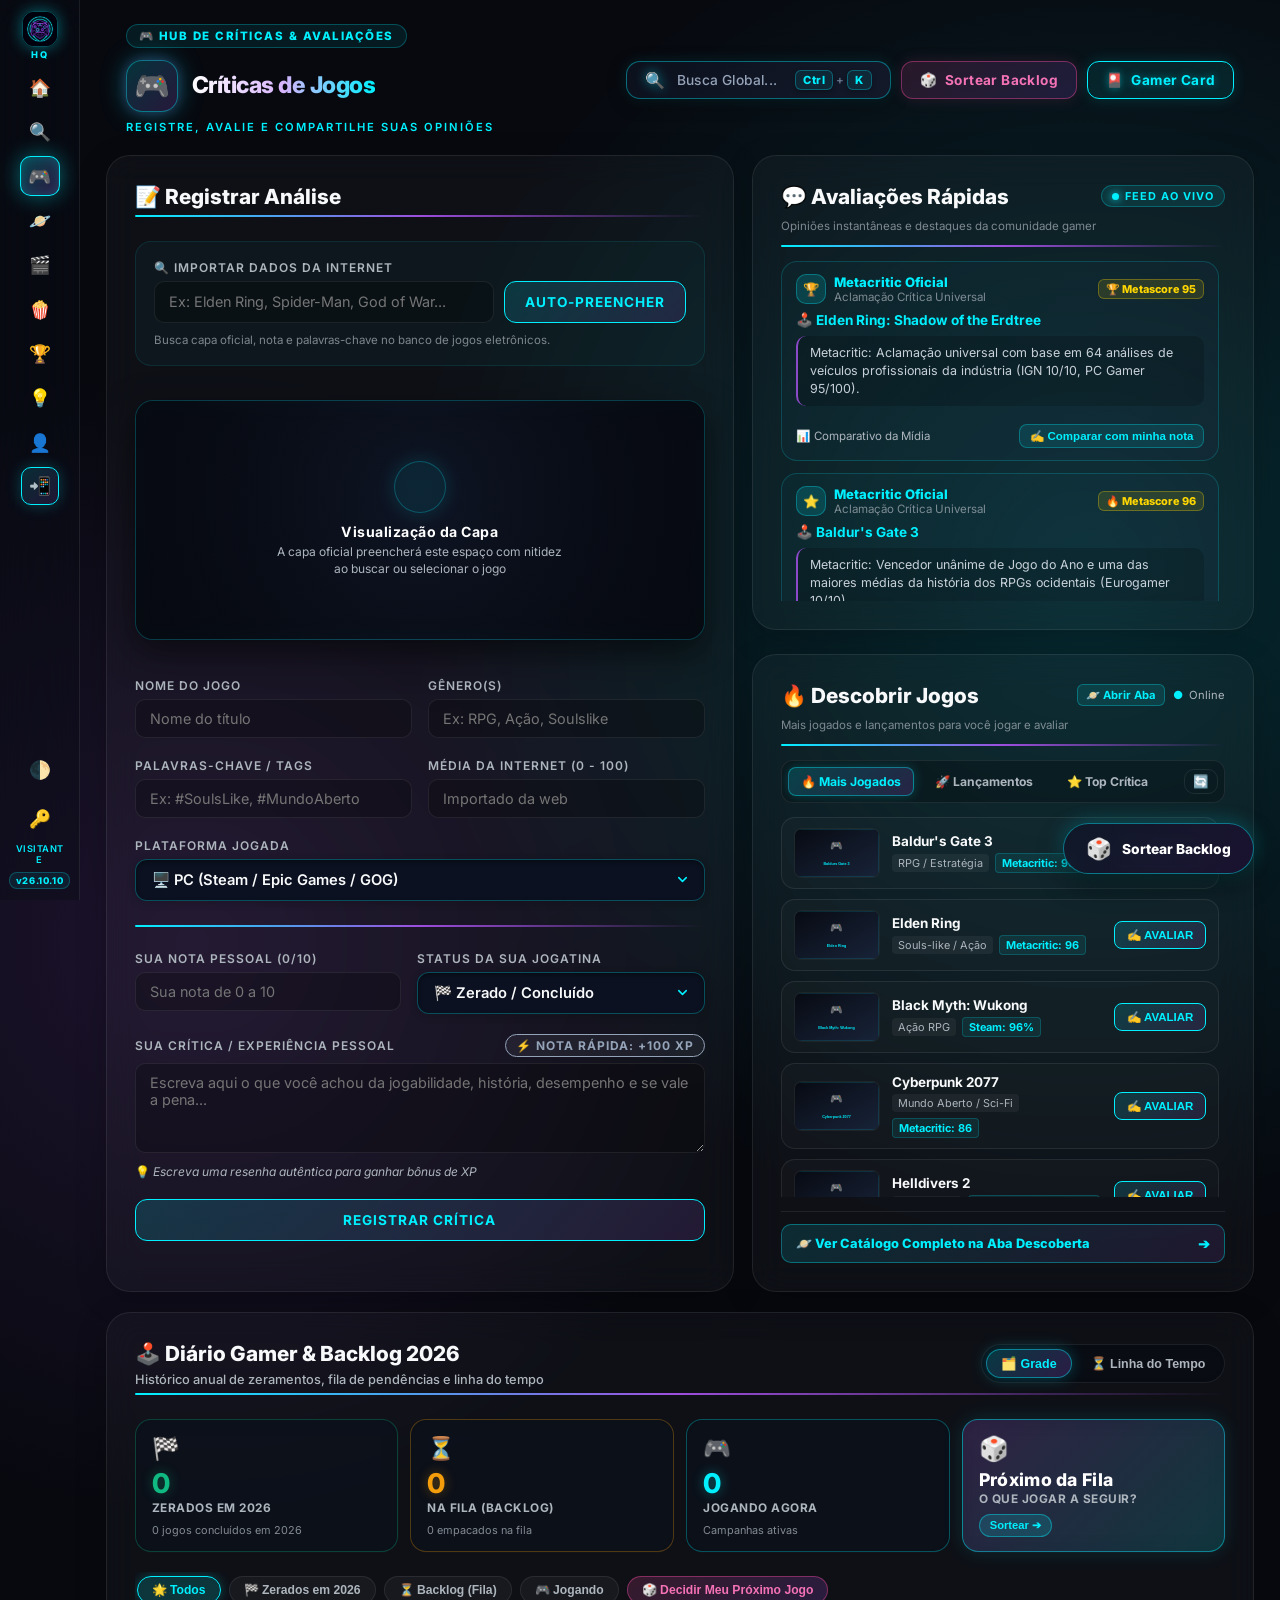
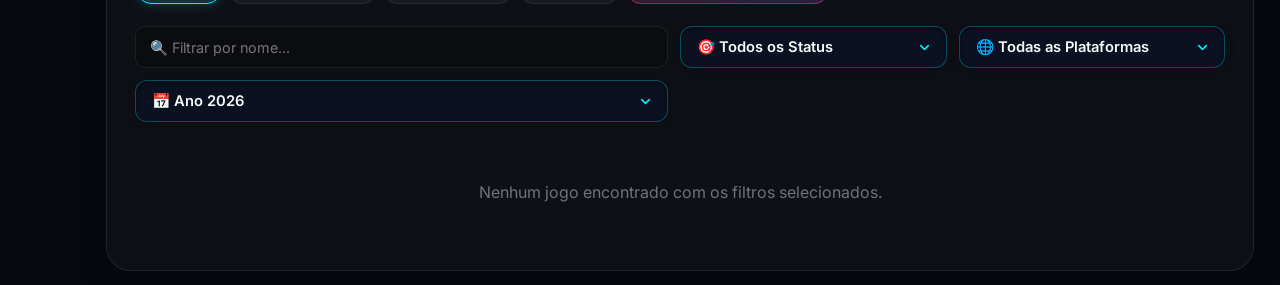
==== adicionar_jogos.html @ ec7324f6 "OC v26.10.10: Patente Exclusiva DEV, Isencao do Ranking, Gamer Card Privativo, Login por Usuario & D" ====
<!DOCTYPE html>
<html lang="pt-BR">
<head>
    <meta charset="UTF-8">
    <meta name="viewport" content="width=device-width, initial-scale=1.0">
    <meta name="color-scheme" content="dark light">
    <meta name="darkreader-lock">
    <meta name="theme-color" content="#07090f">
    <meta name="apple-mobile-web-app-capable" content="yes">
    <meta name="apple-mobile-web-app-status-bar-style" content="black-translucent">
    <meta name="apple-mobile-web-app-title" content="OVERCRITIC">
    <link rel="apple-touch-icon" href="assets/overcritic_icon.png">
    <link rel="manifest" href="manifest.json">
    <title>OVERCRITIC - Críticas de Jogos</title>
    <link rel="icon" type="image/png" href="assets/overcritic_icon.png">
    <link rel="icon" type="image/x-icon" href="assets/favicon.ico">
    <link rel="shortcut icon" href="assets/overcritic_icon.png">
    <link rel="apple-touch-icon" href="assets/overcritic_icon.png">
    <link rel="preconnect" href="https://fonts.googleapis.com">
    <link rel="preconnect" href="https://fonts.gstatic.com" crossorigin>
    <link href="https://fonts.googleapis.com/css2?family=Inter:wght@400;600;800&display=swap" rel="stylesheet">
    <!-- Season Reset v26.10.7: Zeramento Geral Imediato (Preserva Usuários e Sessões) -->
    <script>
        (function() {
            var RESET_KEY = 'overcritic_season_reset_v26_10_7_run_v2';
            if (localStorage.getItem(RESET_KEY) !== 'concluido') {
                var keysParaZerar = [
                    'overcritic_reviews', 'overcritic_jogos', 'overclock_jogos',
                    'OVERCRITIC_MIDIAS', 'overcritic_midias',
                    'overcritic_minhas_platinas', 'overcritic_platinas_feed', 'overcritic_platinas', 'overclock_platinas', 'platinasSalvas',
                    'overcritic_feed', 'overcritic_quick_feed', 'overcritic_avaliacoes_rapidas', 'overcritic_deleted_records', 'overcritic_user_stats'
                ];
                keysParaZerar.forEach(function(k) { localStorage.setItem(k, '[]'); });
                localStorage.setItem(RESET_KEY, 'concluido');
            }
        })();
    </script>
    <!-- Conexão com Supabase e Backend C# -->
    <script src="https://cdn.jsdelivr.net/npm/@supabase/supabase-js@2"></script>
    <script src="supabaseClient.js?v=26.10.10"></script>
    <script src="js/apiClient.js?v=26.10.10"></script>
    <script src="js/gamerProfile.js?v=26.10.10"></script>
    <script src="js/overcriticGamification.js?v=26.10.10"></script>
    <script src="js/overcriticSpotlight.js?v=26.10.10"></script>
    <script src="js/notifications.js?v=26.10.10"></script>
    <script src="js/version.js?v=26.10.10"></script>
    <script src="js/avatarManager.js?v=26.10.10"></script>
    <script src="js/pwaManager.js?v=26.10.10" defer></script>
    <style>
        :root {
            --bg-color: #07090f;
            --accent-cyan: #00f0ff;
            --accent-purple: #9d4edd;
            --glass-bg: rgba(255, 255, 255, 0.03);
            --glass-border: rgba(255, 255, 255, 0.08);
            --text-main: #f8f9fa;
            --text-muted: #adb5bd;
            --sidebar-width: 80px;
            --sidebar-bg: rgba(10, 14, 23, 0.4);
            --card-shadow: rgba(0, 0, 0, 0.2);
            --card-hover-shadow: rgba(0, 0, 0, 0.4);
        }

        /* ═══════════════════════════════════════════════════════════
           TEMA AZUL-PETRÓLEO ARDÓSIA (SLATE PETROL GAMER)
        ═══════════════════════════════════════════════════════════ */
        body.light-mode {
            --bg-color: #8da4b5;
            --accent-cyan: #0891b2; 
            --accent-purple: #6d28d9;
            --glass-bg: rgba(182, 199, 212, 0.90);
            --glass-border: rgba(14, 116, 144, 0.38);
            --text-main: #05101a;
            --text-muted: #223647;
            --sidebar-bg: rgba(132, 153, 170, 0.96);
            --card-shadow: 0 8px 25px rgba(5, 16, 26, 0.18);
            --card-hover-shadow: 0 14px 34px rgba(8, 145, 178, 0.3);
            background: radial-gradient(circle at 15% 40%, rgba(8, 145, 178, 0.2), transparent 45%),
                        radial-gradient(circle at 85% 25%, rgba(109, 40, 217, 0.14), transparent 45%),
                        radial-gradient(circle at 50% 90%, rgba(13, 148, 136, 0.15), transparent 50%),
                        #8da4b5 !important;
            color: #05101a !important;
        }

        body.light-mode input[type="text"],
        body.light-mode input[type="number"],
        body.light-mode textarea {
            background: rgba(210, 224, 235, 0.96);
            border: 1px solid rgba(14, 116, 144, 0.45);
            color: #05101a;
        }
        body.light-mode input[type="text"]:focus,
        body.light-mode input[type="number"]:focus,
        body.light-mode textarea:focus {
            border-color: #0891b2;
            box-shadow: 0 0 14px rgba(8, 145, 178, 0.35);
            background: #c3d7e7;
        }
        body.light-mode select {
            color-scheme: light;
            background-color: rgba(210, 224, 235, 0.96) !important;
            background-image: url("data:image/svg+xml;charset=UTF-8,%3csvg xmlns='http://www.w3.org/2000/svg' viewBox='0 0 24 24' fill='none' stroke='%230891b2' stroke-width='2.5' stroke-linecap='round' stroke-linejoin='round'%3e%3cpolyline points='6 9 12 15 18 9'%3e%3c/polyline%3e%3c/svg%3e") !important;
            background-repeat: no-repeat !important;
            background-position: calc(100% - 14px) center !important;
            background-size: 15px !important;
            padding: 11px 44px 11px 16px !important;
            border: 1px solid rgba(14, 116, 144, 0.45) !important;
            border-radius: 12px !important;
            color: #05101a !important;
            box-shadow: 0 2px 8px rgba(0, 0, 0, 0.08) !important;
        }
        body.light-mode select:hover {
            border-color: #0891b2 !important;
            box-shadow: 0 0 14px rgba(8, 145, 178, 0.3) !important;
        }
        body.light-mode select:focus {
            border-color: #0891b2 !important;
            box-shadow: 0 0 20px rgba(8, 145, 178, 0.4) !important;
            background-color: #c3d7e7 !important;
        }
        body.light-mode select option {
            background-color: #bed2e2 !important;
            color: #05101a !important;
            padding: 12px 16px !important;
            font-size: 0.92rem !important;
        }
        body.light-mode select optgroup {
            background: #a9c1d3;
            color: #0891b2;
        }
        body.light-mode .suggestions-dropdown {
            background: #b6cad9;
            border-color: rgba(14, 116, 144, 0.5);
            box-shadow: 0 12px 36px rgba(5, 16, 26, 0.25);
        }
        body.light-mode .suggestion-item:hover {
            background: rgba(8, 145, 178, 0.2);
        }
        body.light-mode .nav-item:hover,
        body.light-mode .nav-item.active {
            background: rgba(8, 145, 178, 0.22);
            box-shadow: 0 0 12px rgba(8, 145, 178, 0.3);
            color: #05101a;
        }
        body.light-mode .brand-icon img {
            box-shadow: 0 0 15px rgba(8, 145, 178, 0.4);
            border-color: rgba(14, 116, 144, 0.5);
        }
        body.light-mode .brand-icon:hover img {
            box-shadow: 0 0 25px rgba(8, 145, 178, 0.7);
            border-color: #0891b2;
        }
        body.light-mode .btn-primary {
            background: linear-gradient(135deg, #0891b2 0%, #0284c7 100%);
            color: #ffffff;
            box-shadow: 0 4px 18px rgba(8, 145, 178, 0.4);
        }
        body.light-mode .btn-primary:hover {
            box-shadow: 0 6px 22px rgba(8, 145, 178, 0.6);
        }
        body.light-mode .btn-secondary {
            background: #a3b8c7;
            color: #05101a;
            border: 1px solid rgba(14, 116, 144, 0.35);
        }
        body.light-mode .btn-secondary:hover {
            border-color: #0891b2;
            color: #05101a;
            background: rgba(8, 145, 178, 0.2);
        }
        body.light-mode .glass-card,
        body.light-mode .review-card {
            background: rgba(182, 199, 212, 0.92);
            border-color: rgba(14, 116, 144, 0.35);
            box-shadow: 0 8px 24px rgba(5, 16, 26, 0.14);
        }
        body.light-mode .glass-card:hover,
        body.light-mode .review-card:hover {
            border-color: #0891b2;
            box-shadow: 0 14px 34px rgba(8, 145, 178, 0.28);
        }
        body.light-mode .review-text-preview {
            background: rgba(158, 178, 194, 0.75);
            color: #05101a;
            border-left-color: #0891b2;
        }
        body.light-mode .filter-bar {
            background: rgba(165, 184, 199, 0.9);
            border-color: rgba(14, 116, 144, 0.35);
        }
        body.light-mode .quick-rating-item {
            background: rgba(168, 188, 203, 0.85);
            border-color: rgba(14, 116, 144, 0.3);
        }
        body.light-mode .api-game-item {
            background: rgba(168, 188, 203, 0.85);
            border-color: rgba(14, 116, 144, 0.3);
        }
        body.light-mode .api-game-item:hover {
            border-color: #0891b2;
            box-shadow: 0 6px 18px rgba(8, 145, 178, 0.25);
        }
        body.light-mode .api-pill-genre {
            background: #9db2c2;
            color: #05101a;
        }
        body.light-mode .btn-mini-evaluate {
            color: #ffffff;
        }
        body.light-mode .modal-content {
            background: #a2b7c6;
            border-color: rgba(14, 116, 144, 0.5);
            box-shadow: 0 25px 50px rgba(5, 16, 26, 0.35);
            color: #05101a;
        }
        body.light-mode .stat-item {
            background: rgba(168, 188, 203, 0.85);
            border-color: rgba(14, 116, 144, 0.3);
        }
        body.light-mode .badge-status {
            background: rgba(160, 180, 196, 0.95);
        }

        /* ═══════════════════════════════════════════════════════════
           MODAL BACKDROP FIXO & CENTRALIZADO (ZERO SCROLL DESLOCADO)
        ═══════════════════════════════════════════════════════════ */
        .modal-backdrop,
        #modalProximoDaFila {
            position: fixed !important;
            top: 0 !important;
            left: 0 !important;
            right: 0 !important;
            bottom: 0 !important;
            width: 100vw !important;
            height: 100vh !important;
            background: rgba(4, 8, 18, 0.85) !important;
            backdrop-filter: blur(14px) !important;
            -webkit-backdrop-filter: blur(14px) !important;
            display: flex !important;
            align-items: center !important;
            justify-content: center !important;
            z-index: 99999 !important;
            margin: 0 !important;
            padding: 16px !important;
            box-sizing: border-box !important;
        }

        #modalProximoDaFila[style*="display: none"] {
            display: none !important;
        }

        /* ═══════════════════════════════════════════════════════════
           BOTÃO FLUTUANTE RÁPIDO: SORTEAR BACKLOG (FAB GAMER)
        ═══════════════════════════════════════════════════════════ */
        .fab-roulette-trigger {
            position: fixed;
            bottom: 26px;
            right: 26px;
            z-index: 990;
            display: inline-flex;
            align-items: center;
            gap: 10px;
            padding: 12px 22px;
            border-radius: 35px;
            background: linear-gradient(135deg, rgba(16, 24, 40, 0.95), rgba(28, 18, 48, 0.95));
            border: 1px solid rgba(0, 240, 255, 0.45);
            color: #ffffff;
            font-family: inherit;
            font-size: 0.86rem;
            font-weight: 800;
            cursor: pointer;
            box-shadow: 0 10px 25px rgba(0, 0, 0, 0.6), 0 0 20px rgba(0, 240, 255, 0.3);
            backdrop-filter: blur(12px);
            -webkit-backdrop-filter: blur(12px);
            transition: all 0.3s cubic-bezier(0.16, 1, 0.3, 1);
            user-select: none;
            outline: none;
        }

        .fab-roulette-trigger:hover {
            transform: translateY(-4px) scale(1.03);
            border-color: #00f0ff;
            box-shadow: 0 14px 34px rgba(0, 0, 0, 0.7), 0 0 30px rgba(0, 240, 255, 0.5);
            background: linear-gradient(135deg, rgba(20, 30, 52, 0.98), rgba(36, 22, 62, 0.98));
        }

        .fab-roulette-trigger:active {
            transform: translateY(-1px) scale(0.99);
        }

        .fab-roulette-trigger .fab-roulette-icon {
            font-size: 1.3rem;
            display: inline-block;
            transition: transform 0.45s ease;
        }

        .fab-roulette-trigger:hover .fab-roulette-icon {
            transform: rotate(360deg);
        }

        .fab-roulette-badge {
            background: #f59e0b;
            color: #000000;
            font-size: 0.72rem;
            font-weight: 800;
            padding: 2px 7px;
            border-radius: 12px;
            box-shadow: 0 0 10px rgba(245, 158, 11, 0.6);
        }

        body.light-mode .fab-roulette-trigger {
            background: linear-gradient(135deg, rgba(175, 195, 210, 0.98), rgba(158, 180, 196, 0.98));
            border-color: rgba(14, 116, 144, 0.6);
            color: #05101a;
            box-shadow: 0 10px 25px rgba(5, 16, 26, 0.25), 0 0 18px rgba(8, 145, 178, 0.3);
        }

        body.light-mode .fab-roulette-trigger:hover {
            background: linear-gradient(135deg, #c5d9e8, rgba(185, 205, 220, 0.98));
            border-color: #0891b2;
            box-shadow: 0 14px 30px rgba(5, 16, 26, 0.3), 0 0 25px rgba(8, 145, 178, 0.45);
        }

        @media (max-width: 768px) {
            .fab-roulette-trigger {
                bottom: calc(76px + env(safe-area-inset-bottom, 0px)) !important;
                right: 14px !important;
                width: 50px !important;
                height: 50px !important;
                border-radius: 50% !important;
                padding: 0 !important;
                justify-content: center !important;
            }
            .fab-roulette-trigger .fab-roulette-text {
                display: none !important;
            }
            .fab-roulette-badge {
                position: absolute !important;
                top: -4px !important;
                right: -4px !important;
            }
        }

        * { box-sizing: border-box; }

        /* ══════ SPOTLIGHT SEARCH & SCROLL LOCK NATIVOS ══════ */
        html.og-spotlight-scroll-locked,
        body.og-spotlight-scroll-locked {
            overflow: hidden !important;
            height: 100% !important;
            max-height: 100vh !important;
            overscroll-behavior: none !important;
            touch-action: none !important;
        }

        .spotlight-quick-trigger {
            display: inline-flex;
            align-items: center;
            gap: 12px;
            padding: 8px 18px;
            border-radius: 14px;
            background: linear-gradient(135deg, rgba(13, 18, 30, 0.92) 0%, rgba(20, 26, 44, 0.92) 100%);
            border: 1px solid rgba(0, 240, 255, 0.4);
            color: #cbd5e1;
            font-size: 0.86rem;
            font-weight: 600;
            cursor: pointer;
            transition: all 0.25s cubic-bezier(0.16, 1, 0.3, 1);
            box-shadow: 0 4px 18px rgba(0, 0, 0, 0.35), 0 0 14px rgba(0, 240, 255, 0.12);
            font-family: inherit;
            backdrop-filter: blur(12px);
            -webkit-backdrop-filter: blur(12px);
            outline: none;
            user-select: none;
        }
        .spotlight-quick-trigger:hover {
            background: linear-gradient(135deg, rgba(18, 25, 42, 0.96) 0%, rgba(26, 35, 60, 0.96) 100%);
            border-color: #00f0ff;
            color: #ffffff;
            box-shadow: 0 0 22px rgba(0, 240, 255, 0.35), 0 6px 20px rgba(0, 0, 0, 0.5);
            transform: translateY(-1px);
        }
        .spotlight-quick-trigger:active {
            transform: translateY(0);
        }
        .spotlight-quick-trigger .spotlight-quick-icon {
            color: #00f0ff;
            font-size: 1rem;
            display: flex;
            align-items: center;
            filter: drop-shadow(0 0 6px rgba(0, 240, 255, 0.65));
        }
        .spotlight-quick-trigger .spotlight-quick-text {
            color: #94a3b8;
            font-weight: 500;
            letter-spacing: 0.2px;
        }
        .spotlight-quick-trigger:hover .spotlight-quick-text {
            color: #f1f5f9;
        }
        .spotlight-quick-trigger .spotlight-quick-kbd {
            display: inline-flex;
            align-items: center;
            gap: 3px;
            margin-left: 6px;
            font-size: 0.72rem;
            color: #64748b;
        }
        .spotlight-quick-trigger kbd {
            background: rgba(0, 240, 255, 0.08);
            border: 1px solid rgba(0, 240, 255, 0.3);
            padding: 2px 7px;
            border-radius: 6px;
            font-size: 0.7rem;
            font-weight: 800;
            color: #00f0ff;
            letter-spacing: 0.5px;
            box-shadow: 0 2px 5px rgba(0, 0, 0, 0.3);
            font-family: inherit;
        }
        body.light-mode .spotlight-quick-trigger {
            background: #ffffff;
            border-color: #cbd5e1;
            color: #475569;
            box-shadow: 0 2px 10px rgba(0, 0, 0, 0.06);
        }
        body.light-mode .spotlight-quick-trigger:hover {
            background: #f8fafc;
            border-color: #0284c7;
            color: #0f172a;
            box-shadow: 0 4px 14px rgba(2, 132, 199, 0.15);
        }
        body.light-mode .spotlight-quick-trigger .spotlight-quick-icon {
            color: #0284c7;
            filter: none;
        }
        body.light-mode .spotlight-quick-trigger .spotlight-quick-text {
            color: #64748b;
        }
        body.light-mode .spotlight-quick-trigger:hover .spotlight-quick-text {
            color: #0f172a;
        }
        body.light-mode .spotlight-quick-trigger kbd {
            background: #f1f5f9;
            border-color: #cbd5e1;
            color: #0284c7;
            box-shadow: 0 1px 3px rgba(0, 0, 0, 0.05);
        }

        body {
            margin: 0;
            padding: 0;
            background-color: var(--bg-color);
            color: var(--text-main);
            font-family: 'Inter', sans-serif;
            min-height: 100vh;
            display: flex;
            overflow-x: hidden;
            background: radial-gradient(circle at 15% 50%, rgba(157, 78, 221, 0.15), transparent 40%),
                        radial-gradient(circle at 85% 30%, rgba(0, 240, 255, 0.15), transparent 40%),
                        var(--bg-color);
        }

        /* ═══════════════════════════════════
           SIDEBAR (idêntica ao index.html)
        ═══════════════════════════════════ */
        .sidebar {
            width: var(--sidebar-width);
            background: var(--sidebar-bg);
            backdrop-filter: blur(20px);
            -webkit-backdrop-filter: blur(20px);
            border-right: 1px solid var(--glass-border);
            display: flex;
            flex-direction: column;
            align-items: center;
            padding: 30px 0;
            position: fixed;
            height: 100vh;
            z-index: 100;
            transition: all 0.3s ease;
        }

        .brand-icon {
            text-decoration: none;
            margin-bottom: 40px;
            display: flex;
            flex-direction: column;
            align-items: center;
            gap: 6px;
            transition: transform 0.3s cubic-bezier(0.175, 0.885, 0.32, 1.275);
        }
        .brand-icon:hover {
            transform: scale(1.1);
        }
        .brand-icon img {
            width: 46px;
            height: 46px;
            border-radius: 12px;
            box-shadow: 0 0 15px rgba(0, 240, 255, 0.4);
            border: 1px solid rgba(0, 240, 255, 0.3);
            object-fit: cover;
            transition: all 0.3s ease;
        }
        .brand-icon:hover img {
            box-shadow: 0 0 25px rgba(0, 240, 255, 0.8), 0 0 10px rgba(157, 78, 221, 0.6);
            border-color: var(--accent-cyan);
        }
        .brand-icon span { font-size: 10px; font-weight: 800; letter-spacing: 2px; color: var(--accent-cyan); }

        .nav-links {
            display: flex;
            flex-direction: column;
            gap: 25px;
            width: 100%;
            align-items: center;
        }

        .nav-item {
            width: 48px;
            height: 48px;
            border-radius: 12px;
            display: flex;
            justify-content: center;
            align-items: center;
            color: var(--text-muted);
            text-decoration: none;
            font-size: 20px;
            transition: all 0.3s ease;
            position: relative;
            background: transparent;
            border: none;
            cursor: pointer;
        }
        .nav-item:hover, .nav-item.active {
            color: var(--accent-cyan);
            background: rgba(0, 240, 255, 0.12);
            box-shadow: 0 0 16px rgba(0, 240, 255, 0.25);
        }
        .nav-item.active {
            color: #ffffff !important;
            background: linear-gradient(135deg, rgba(0, 240, 255, 0.25), rgba(157, 78, 221, 0.25)) !important;
            border: 1px solid var(--accent-cyan) !important;
            box-shadow: 0 0 20px rgba(0, 240, 255, 0.4), inset 0 0 10px rgba(0, 240, 255, 0.2) !important;
            transform: scale(1.05);
        }
        .nav-item:hover::after {
            content: attr(data-tooltip);
            position: absolute;
            left: 60px;
            background: rgba(0, 0, 0, 0.8);
            color: #fff;
            padding: 6px 12px;
            border-radius: 6px;
            font-size: 12px;
            white-space: nowrap;
            border: 1px solid var(--glass-border);
            backdrop-filter: blur(5px);
            pointer-events: none;
            z-index: 1000;
        }

        .sidebar-bottom {
            margin-top: auto;
            display: flex;
            flex-direction: column;
            align-items: center;
            gap: 12px;
        }
        .sidebar-user {
            font-size: 9px;
            color: var(--accent-cyan);
            text-align: center;
            max-width: 70px;
            word-break: break-all;
            letter-spacing: 1px;
            font-weight: 600;
        }

        /* ═══════════════════════════════════
           MAIN CONTENT
        ═══════════════════════════════════ */
        .main-content {
            margin-left: var(--sidebar-width);
            padding: 40px 40px;
            flex: 1;
            max-width: 1700px;
            width: calc(100% - var(--sidebar-width));
        }

        .header-section { margin-bottom: 28px; }

        .header-top-tag {
            display: inline-flex;
            align-items: center;
            gap: 6px;
            padding: 4px 12px;
            border-radius: 20px;
            font-size: 0.72rem;
            font-weight: 800;
            letter-spacing: 1.5px;
            text-transform: uppercase;
            color: var(--accent-cyan);
            background: rgba(0, 240, 255, 0.08);
            border: 1px solid rgba(0, 240, 255, 0.25);
            margin-bottom: 12px;
        }

        .greeting {
            display: flex;
            align-items: center;
            gap: 14px;
            font-size: 2.2rem;
            font-weight: 800;
            margin: 0;
            letter-spacing: -0.5px;
            line-height: 1.2;
        }

        .greeting-icon-badge {
            display: inline-flex;
            align-items: center;
            justify-content: center;
            width: 52px;
            height: 52px;
            border-radius: 16px;
            background: linear-gradient(135deg, rgba(0, 240, 255, 0.18), rgba(157, 78, 221, 0.22));
            border: 1px solid rgba(0, 240, 255, 0.4);
            box-shadow: 0 0 24px rgba(0, 240, 255, 0.35), 0 0 12px rgba(157, 78, 221, 0.25);
            font-size: 1.8rem;
            -webkit-text-fill-color: initial !important;
            color: initial !important;
            flex-shrink: 0;
            transition: transform 0.3s ease, box-shadow 0.3s ease;
        }
        .greeting:hover .greeting-icon-badge {
            transform: scale(1.08) rotate(-4deg);
            box-shadow: 0 0 30px rgba(0, 240, 255, 0.6), 0 0 15px rgba(157, 78, 221, 0.4);
        }

        .greeting-text {
            background: linear-gradient(90deg, #ffffff 0%, #d8b4fe 50%, #00f0ff 100%);
            -webkit-background-clip: text;
            background-clip: text;
            -webkit-text-fill-color: transparent;
        }

        .subtitle {
            color: var(--accent-cyan);
            font-size: 0.9rem;
            margin-top: 8px;
            font-weight: 600;
            text-transform: uppercase;
            letter-spacing: 2px;
        }

        body.light-mode .header-top-tag {
            color: #0284c7;
            background: rgba(2, 132, 199, 0.08);
            border-color: rgba(2, 132, 199, 0.3);
        }
        body.light-mode .greeting-icon-badge {
            background: linear-gradient(135deg, rgba(2, 132, 199, 0.12), rgba(124, 58, 237, 0.15));
            border-color: rgba(2, 132, 199, 0.35);
            box-shadow: 0 4px 16px rgba(2, 132, 199, 0.15);
        }
        body.light-mode .greeting-text {
            background: linear-gradient(90deg, #0f172a 0%, #4338ca 60%, #0284c7 100%);
            -webkit-background-clip: text;
            background-clip: text;
            -webkit-text-fill-color: transparent;
        }

        /* ═══════════════════════════════════
           GLASS CARD (base reutilizável)
        ═══════════════════════════════════ */
        .glass-card {
            background: var(--glass-bg);
            backdrop-filter: blur(16px);
            -webkit-backdrop-filter: blur(16px);
            border: 1px solid var(--glass-border);
            border-radius: 24px;
            padding: 28px;
            box-shadow: 0 8px 32px var(--card-shadow);
            transition: transform 0.3s cubic-bezier(0.175, 0.885, 0.32, 1.275), border-color 0.3s ease, box-shadow 0.3s ease;
        }
        .glass-card:hover {
            border-color: rgba(0, 240, 255, 0.15);
        }

        .section-title {
            font-size: 1.3rem;
            font-weight: 800;
            margin: 0 0 6px 0;
            display: flex;
            align-items: center;
            gap: 10px;
        }

        .section-divider {
            height: 2px;
            background: linear-gradient(90deg, var(--accent-cyan), var(--accent-purple), transparent);
            margin-bottom: 24px;
            border-radius: 2px;
        }

        /* ═══════════════════════════════════
           FORM STYLES
        ═══════════════════════════════════ */
        .form-card {
            display: flex;
            flex-direction: column;
            gap: 20px;
        }

        .search-box {
            background: rgba(0, 240, 255, 0.03);
            border: 1px solid rgba(0, 240, 255, 0.1);
            border-radius: 16px;
            padding: 18px;
            position: relative;
        }

        .suggestions-dropdown {
            position: absolute;
            top: 100%;
            left: 0;
            right: 0;
            background: rgba(7, 9, 15, 0.95);
            backdrop-filter: blur(20px);
            border: 1px solid var(--glass-border);
            border-top: none;
            border-radius: 0 0 16px 16px;
            max-height: 250px;
            overflow-y: auto;
            z-index: 100;
            box-shadow: 0 8px 32px rgba(0,0,0,0.6);
            display: none;
        }
        .suggestion-item {
            padding: 12px 18px;
            cursor: pointer;
            display: flex;
            align-items: center;
            gap: 12px;
            border-bottom: 1px solid rgba(255,255,255,0.04);
            transition: background 0.2s;
            color: var(--text-muted);
            font-size: 0.9rem;
        }
        .suggestion-item:hover {
            background: rgba(0, 240, 255, 0.08);
            color: var(--accent-cyan);
        }
        .suggestion-item img {
            width: 40px;
            height: 22px;
            object-fit: cover;
            border-radius: 4px;
            border: 1px solid var(--glass-border);
        }

        .form-row {
            display: grid;
            grid-template-columns: 1fr 1fr;
            gap: 16px;
        }

        .form-group {
            display: flex;
            flex-direction: column;
            gap: 6px;
        }

        label {
            font-size: 0.75rem;
            font-weight: 600;
            letter-spacing: 1px;
            text-transform: uppercase;
            color: var(--text-muted);
        }

        input, textarea {
            background: rgba(0, 0, 0, 0.25);
            border: 1px solid var(--glass-border);
            border-radius: 10px;
            color: var(--text-main);
            padding: 10px 14px;
            font-family: 'Inter', sans-serif;
            font-size: 0.9rem;
            outline: none;
            transition: border-color 0.3s, box-shadow 0.3s, background-color 0.3s;
        }
        input:focus, textarea:focus {
            border-color: var(--accent-cyan);
            box-shadow: 0 0 14px rgba(0, 240, 255, 0.25);
            background-color: rgba(0, 0, 0, 0.4);
        }

        /* ── SELECT GAMER ULTRA-ESTILIZADO (DARK THEME) ── */
        select {
            appearance: none;
            -webkit-appearance: none;
            -moz-appearance: none;
            color-scheme: dark;
            background-color: #0b1120 !important;
            background-image: url("data:image/svg+xml;charset=UTF-8,%3csvg xmlns='http://www.w3.org/2000/svg' viewBox='0 0 24 24' fill='none' stroke='%2300f0ff' stroke-width='2.5' stroke-linecap='round' stroke-linejoin='round'%3e%3cpolyline points='6 9 12 15 18 9'%3e%3c/polyline%3e%3c/svg%3e") !important;
            background-repeat: no-repeat !important;
            background-position: calc(100% - 14px) center !important;
            background-size: 15px !important;
            padding: 11px 44px 11px 16px !important;
            border: 1px solid rgba(0, 240, 255, 0.28) !important;
            border-radius: 12px !important;
            color: #f8f9fa !important;
            font-family: 'Inter', sans-serif !important;
            font-size: 0.92rem !important;
            font-weight: 600 !important;
            cursor: pointer;
            box-shadow: inset 0 2px 4px rgba(0, 0, 0, 0.35), 0 2px 8px rgba(0, 0, 0, 0.2);
            transition: all 0.25s ease;
        }
        select:hover {
            border-color: rgba(0, 240, 255, 0.6) !important;
            box-shadow: 0 0 16px rgba(0, 240, 255, 0.25), inset 0 2px 4px rgba(0, 0, 0, 0.35) !important;
            background-color: #0f172a !important;
        }
        select:focus {
            border-color: var(--accent-cyan) !important;
            box-shadow: 0 0 22px rgba(0, 240, 255, 0.4), inset 0 2px 4px rgba(0, 0, 0, 0.25) !important;
            background-color: #0f172a !important;
            outline: none !important;
        }
        select option {
            background-color: #0b1120 !important;
            color: #f8f9fa !important;
            padding: 14px 18px !important;
            font-size: 0.92rem !important;
            font-weight: 600 !important;
            line-height: 1.8;
        }

        .btn-primary {
            background: linear-gradient(135deg, rgba(0, 240, 255, 0.15), rgba(157, 78, 221, 0.15));
            border: 1px solid var(--accent-cyan);
            border-radius: 12px;
            color: var(--accent-cyan);
            padding: 12px 20px;
            font-family: 'Inter', sans-serif;
            font-weight: 700;
            font-size: 0.85rem;
            cursor: pointer;
            transition: all 0.3s ease;
            letter-spacing: 1px;
        }
        .btn-primary:hover {
            background: var(--accent-cyan);
            color: #000;
            box-shadow: 0 0 20px rgba(0, 240, 255, 0.35);
            transform: translateY(-2px);
        }

        .btn-danger {
            background: rgba(255, 0, 85, 0.1);
            border: 1px solid #ff0055;
            border-radius: 12px;
            color: #ff0055;
            padding: 12px 20px;
            font-family: 'Inter', sans-serif;
            font-weight: 700;
            font-size: 0.85rem;
            cursor: pointer;
            transition: all 0.3s ease;
        }
        .btn-danger:hover {
            background: #ff0055;
            color: #fff;
            box-shadow: 0 0 15px rgba(255, 0, 85, 0.4);
        }

        .btn-ghost {
            background: transparent;
            border: 1px solid var(--glass-border);
            border-radius: 10px;
            color: var(--text-muted);
            padding: 6px 12px;
            font-family: 'Inter', sans-serif;
            font-weight: 600;
            font-size: 0.78rem;
            cursor: pointer;
            transition: all 0.3s ease;
        }
        .btn-ghost:hover {
            border-color: var(--accent-cyan);
            color: var(--accent-cyan);
            background: rgba(0, 240, 255, 0.06);
        }

        /* ═══════════════════════════════════════════════════════════
           SHOWCASE DE CAPA RESPONSIVA (GAMING CINEMATIC PREVIEW)
        ═══════════════════════════════════════════════════════════ */
        .game-cover-showcase {
            position: relative;
            width: 100%;
            height: 240px;
            margin: 14px 0 18px 0;
            border-radius: 18px;
            overflow: hidden;
            display: flex;
            align-items: center;
            justify-content: center;
            background: radial-gradient(circle at 50% 35%, rgba(18, 25, 44, 0.95), rgba(7, 10, 18, 0.98));
            border: 1px solid rgba(0, 240, 255, 0.22);
            box-shadow: 0 12px 35px rgba(0, 0, 0, 0.55), inset 0 0 25px rgba(0, 240, 255, 0.05);
            transition: border-color 0.3s ease, box-shadow 0.3s ease;
            box-sizing: border-box;
        }

        .game-cover-showcase:hover {
            border-color: rgba(0, 240, 255, 0.45);
            box-shadow: 0 16px 40px rgba(0, 0, 0, 0.7), inset 0 0 35px rgba(0, 240, 255, 0.1);
        }

        /* Fundo dinâmico com desfoque ambiente (Ambient Glow) */
        .cover-backdrop-blur {
            position: absolute;
            top: -30%;
            left: -30%;
            width: 160%;
            height: 160%;
            object-fit: cover;
            filter: blur(32px) brightness(0.38) saturate(1.8);
            opacity: 0;
            transition: opacity 0.5s cubic-bezier(0.16, 1, 0.3, 1);
            pointer-events: none;
            z-index: 1;
        }

        /* Vinheta e gradiente para profundidade */
        .cover-backdrop-overlay {
            position: absolute;
            inset: 0;
            background: radial-gradient(circle at center, rgba(0, 0, 0, 0.1) 0%, rgba(6, 9, 16, 0.75) 100%);
            pointer-events: none;
            z-index: 2;
        }

        /* Imagem principal nítida e responsiva */
        .cover-preview {
            position: relative;
            z-index: 3;
            max-width: 92%;
            max-height: 88%;
            width: auto;
            height: auto;
            object-fit: contain !important;
            border-radius: 12px;
            border: 1px solid rgba(255, 255, 255, 0.2);
            box-shadow: 0 12px 30px rgba(0, 0, 0, 0.85), 0 0 20px rgba(0, 240, 255, 0.25);
            display: none;
            margin: 0 auto;
            transition: transform 0.35s cubic-bezier(0.16, 1, 0.3, 1), box-shadow 0.35s ease;
        }

        .game-cover-showcase:hover .cover-preview {
            transform: scale(1.02);
            box-shadow: 0 16px 36px rgba(0, 0, 0, 0.9), 0 0 28px rgba(0, 240, 255, 0.4);
        }

        /* Badge flutuante de Capa Oficial */
        .cover-badge-tag {
            position: absolute;
            top: 12px;
            right: 12px;
            z-index: 4;
            display: inline-flex;
            align-items: center;
            gap: 6px;
            padding: 4px 10px;
            border-radius: 20px;
            background: rgba(8, 12, 22, 0.82);
            backdrop-filter: blur(8px);
            border: 1px solid rgba(0, 240, 255, 0.4);
            font-size: 0.68rem;
            font-weight: 700;
            letter-spacing: 0.8px;
            color: var(--accent-cyan);
            box-shadow: 0 4px 15px rgba(0, 0, 0, 0.5);
            text-transform: uppercase;
            pointer-events: none;
        }

        .cover-badge-tag .badge-icon {
            font-size: 0.75rem;
        }

        /* Placeholder para estado vazio */
        .cover-placeholder-box {
            position: relative;
            z-index: 3;
            width: 100%;
            height: 100%;
            display: flex;
            flex-direction: column;
            align-items: center;
            justify-content: center;
            padding: 20px;
            text-align: center;
            box-sizing: border-box;
            cursor: default;
        }

        .cover-placeholder-box .placeholder-icon-wrap {
            width: 52px;
            height: 52px;
            border-radius: 50%;
            background: rgba(0, 240, 255, 0.08);
            border: 1px solid rgba(0, 240, 255, 0.25);
            display: flex;
            align-items: center;
            justify-content: center;
            margin-bottom: 10px;
            color: var(--accent-cyan);
            font-size: 1.4rem;
            box-shadow: 0 0 20px rgba(0, 240, 255, 0.15);
            animation: placeholderCoverPulse 3s ease-in-out infinite;
        }

        @keyframes placeholderCoverPulse {
            0%, 100% { transform: scale(1); box-shadow: 0 0 15px rgba(0, 240, 255, 0.15); }
            50% { transform: scale(1.05); box-shadow: 0 0 25px rgba(0, 240, 255, 0.35); }
        }

        .cover-placeholder-box .placeholder-title {
            font-size: 0.88rem;
            font-weight: 700;
            color: var(--text-primary, #ffffff);
            margin-bottom: 4px;
            letter-spacing: 0.5px;
        }

        .cover-placeholder-box .placeholder-subtitle {
            font-size: 0.75rem;
            color: var(--text-muted, #8b9bb4);
            max-width: 290px;
            line-height: 1.4;
        }

        /* Adaptações para Modo Claro (Light Mode) */
        body.light-mode .game-cover-showcase {
            background: radial-gradient(circle at 50% 35%, rgba(240, 244, 250, 0.95), rgba(220, 228, 240, 0.98));
            border-color: rgba(0, 163, 196, 0.3);
            box-shadow: 0 10px 25px rgba(0, 0, 0, 0.08), inset 0 0 20px rgba(0, 163, 196, 0.05);
        }

        body.light-mode .cover-backdrop-blur {
            filter: blur(28px) brightness(0.9) saturate(1.5);
        }

        body.light-mode .cover-backdrop-overlay {
            background: radial-gradient(circle at center, rgba(255, 255, 255, 0.1) 0%, rgba(230, 238, 248, 0.75) 100%);
        }

        body.light-mode .game-cover-showcase .cover-preview {
            box-shadow: 0 10px 25px rgba(0, 0, 0, 0.18), 0 0 15px rgba(0, 163, 196, 0.2);
            border-color: rgba(255, 255, 255, 0.8);
        }

        body.light-mode .cover-badge-tag {
            background: rgba(255, 255, 255, 0.9);
            border-color: rgba(0, 163, 196, 0.4);
            color: #008ba3;
            box-shadow: 0 4px 12px rgba(0, 0, 0, 0.08);
        }

        body.light-mode .cover-placeholder-box .placeholder-icon-wrap {
            background: rgba(0, 163, 196, 0.1);
            border-color: rgba(0, 163, 196, 0.3);
            color: #008ba3;
            box-shadow: 0 0 15px rgba(0, 163, 196, 0.15);
        }

        body.light-mode .cover-placeholder-box .placeholder-title {
            color: #1a233a;
        }

        body.light-mode .cover-placeholder-box .placeholder-subtitle {
            color: #5d6d88;
        }

        .hint-text {
            font-size: 0.72rem;
            color: var(--text-muted);
            margin-top: 4px;
            opacity: 0.7;
        }

        /* ═══════════════════════════════════
           FILTER BAR
        ═══════════════════════════════════ */
        .filter-bar {
            display: grid;
            grid-template-columns: 2fr 1fr 1fr;
            gap: 12px;
            margin-bottom: 20px;
        }

        /* ═══════════════════════════════════
           REVIEWS GRID
        ═══════════════════════════════════ */
        .reviews-grid {
            display: grid;
            grid-template-columns: repeat(auto-fill, minmax(270px, 1fr));
            gap: 20px;
            margin-top: 20px;
        }

        .review-card {
            background: var(--glass-bg);
            backdrop-filter: blur(12px);
            border: 1px solid var(--glass-border);
            border-radius: 20px;
            padding: 16px;
            display: flex;
            flex-direction: column;
            gap: 10px;
            transition: transform 0.3s cubic-bezier(0.175, 0.885, 0.32, 1.275), border-color 0.3s ease, box-shadow 0.3s ease;
        }
        .review-card:hover {
            transform: translateY(-4px) scale(1.01);
            border-color: rgba(0, 240, 255, 0.25);
            box-shadow: 0 12px 36px var(--card-hover-shadow), 0 0 16px rgba(0, 240, 255, 0.08);
        }

        .review-card img {
            width: 100%;
            height: 140px;
            object-fit: cover;
            border-radius: 12px;
            border: 1px solid var(--glass-border);
            background: rgba(0,0,0,0.3);
        }

        .review-card-title {
            font-size: 1rem;
            font-weight: 800;
            color: var(--text-main);
            margin: 0;
        }

        .review-author {
            font-size: 0.72rem;
            color: var(--accent-purple);
            font-weight: 600;
        }

        .review-meta {
            font-size: 0.78rem;
            color: var(--text-muted);
            display: flex;
            justify-content: space-between;
        }

        .review-text-preview {
            font-size: 0.82rem;
            color: var(--text-muted);
            background: rgba(0, 0, 0, 0.2);
            padding: 10px 12px;
            border-radius: 10px;
            border-left: 3px solid var(--accent-purple);
            max-height: 80px;
            overflow-y: auto;
            white-space: pre-wrap;
            line-height: 1.5;
        }

        .card-actions {
            display: flex;
            gap: 6px;
            margin-top: auto;
            flex-wrap: wrap;
        }

        /* ═══════════════════════════════════
           LIKE BUTTON
        ═══════════════════════════════════ */
        .like-btn {
            background: transparent;
            border: 1px solid var(--glass-border);
            border-radius: 10px;
            color: var(--text-muted);
            cursor: pointer;
            display: inline-flex;
            align-items: center;
            gap: 5px;
            padding: 6px 12px;
            font-family: 'Inter', sans-serif;
            font-size: 0.78rem;
            font-weight: 600;
            transition: all 0.3s ease;
        }
        .like-btn:hover {
            border-color: #ff5e5e;
            color: #ff5e5e;
            background: rgba(255, 94, 94, 0.08);
        }
        .like-btn.liked {
            color: #ff5e5e;
            border-color: #ff5e5e;
            background: rgba(255, 94, 94, 0.12);
        }

        /* ═══════════════════════════════════
           COMMENT SECTION
        ═══════════════════════════════════ */
        .comment-section {
            margin-top: 8px;
            padding-top: 10px;
            border-top: 1px solid rgba(255,255,255,0.05);
            display: flex;
            flex-direction: column;
            gap: 8px;
        }
        .comment-input-row {
            display: flex;
            gap: 8px;
        }
        .comment-input-row input {
            flex: 1;
            padding: 8px 12px;
            font-size: 0.82rem;
            border-radius: 10px;
        }
        .comment-input-row button {
            padding: 8px 14px;
            font-size: 0.78rem;
            border-radius: 10px;
        }

        .comment-item {
            padding: 8px 12px;
            background: rgba(0, 0, 0, 0.15);
            border-radius: 8px;
            border-left: 2px solid var(--accent-purple);
            font-size: 0.8rem;
            color: var(--text-muted);
            line-height: 1.4;
        }
        .comment-item strong {
            color: var(--accent-cyan);
            font-weight: 600;
        }
        .no-comments {
            font-size: 0.78rem;
            color: var(--text-muted);
            font-style: italic;
            opacity: 0.6;
        }

        /* ═══════════════════════════════════
           DASHBOARD TOP GRID (2 COLUNAS)
        ═══════════════════════════════════ */
        .dashboard-top-grid {
            display: grid;
            grid-template-columns: 1.12fr 0.98fr;
            gap: 28px;
            align-items: stretch;
            margin-bottom: 35px;
        }

        .side-panels-column {
            display: flex;
            flex-direction: column;
            gap: 24px;
        }

        .form-column-card {
            display: flex;
            flex-direction: column;
        }

        /* ═══════════════════════════════════
           PAINEL 1: AVALIAÇÕES RÁPIDAS
        ═══════════════════════════════════ */
        .quick-reviews-card {
            display: flex;
            flex-direction: column;
            position: relative;
        }

        .panel-header-badge {
            display: flex;
            align-items: center;
            justify-content: space-between;
            margin-bottom: 6px;
        }

        .live-tag {
            display: inline-flex;
            align-items: center;
            gap: 6px;
            background: rgba(0, 240, 255, 0.1);
            color: var(--accent-cyan);
            border: 1px solid rgba(0, 240, 255, 0.25);
            padding: 3px 10px;
            border-radius: 20px;
            font-size: 0.68rem;
            font-weight: 700;
            letter-spacing: 1px;
            text-transform: uppercase;
        }

        .live-dot {
            width: 7px;
            height: 7px;
            border-radius: 50%;
            background: var(--accent-cyan);
            box-shadow: 0 0 8px var(--accent-cyan);
            animation: pulseDot 1.8s infinite;
        }

        @keyframes pulseDot {
            0%, 100% { opacity: 1; transform: scale(1); }
            50% { opacity: 0.4; transform: scale(0.7); }
        }

        .quick-feed-container {
            max-height: 340px;
            overflow-y: auto;
            padding-right: 6px;
            display: flex;
            flex-direction: column;
            gap: 12px;
        }

        .quick-feed-container::-webkit-scrollbar,
        .api-games-list::-webkit-scrollbar {
            width: 6px;
        }
        .quick-feed-container::-webkit-scrollbar-track,
        .api-games-list::-webkit-scrollbar-track {
            background: rgba(0, 0, 0, 0.2);
            border-radius: 4px;
        }
        .quick-feed-container::-webkit-scrollbar-thumb,
        .api-games-list::-webkit-scrollbar-thumb {
            background: rgba(0, 240, 255, 0.3);
            border-radius: 4px;
        }
        .quick-feed-container::-webkit-scrollbar-thumb:hover,
        .api-games-list::-webkit-scrollbar-thumb:hover {
            background: var(--accent-cyan);
        }

        .quick-feed-item {
            background: rgba(255, 255, 255, 0.02);
            border: 1px solid var(--glass-border);
            border-radius: 16px;
            padding: 12px 14px;
            transition: all 0.25s cubic-bezier(0.175, 0.885, 0.32, 1.275);
            display: flex;
            flex-direction: column;
            gap: 8px;
        }
        .quick-feed-item:hover {
            background: rgba(255, 255, 255, 0.04);
            border-color: rgba(0, 240, 255, 0.3);
            transform: translateY(-2px);
            box-shadow: 0 8px 24px rgba(0, 0, 0, 0.35);
        }

        .qf-top {
            display: flex;
            align-items: center;
            justify-content: space-between;
            gap: 10px;
        }

        .qf-user-info {
            display: flex;
            align-items: center;
            gap: 8px;
        }

        .qf-avatar {
            width: 30px;
            height: 30px;
            border-radius: 10px;
            background: linear-gradient(135deg, rgba(0, 240, 255, 0.25), rgba(157, 78, 221, 0.25));
            border: 1px solid rgba(0, 240, 255, 0.3);
            display: flex;
            align-items: center;
            justify-content: center;
            font-size: 0.82rem;
            font-weight: 700;
            color: #fff;
            flex-shrink: 0;
            overflow: hidden;
        }

        .qf-meta {
            display: flex;
            flex-direction: column;
        }

        .qf-name {
            font-size: 0.82rem;
            font-weight: 700;
            color: var(--text-main);
        }

        .qf-time {
            font-size: 0.68rem;
            color: var(--text-muted);
            opacity: 0.7;
        }

        .qf-badge-group {
            display: flex;
            align-items: center;
            gap: 6px;
        }

        .qf-rating {
            background: rgba(0, 240, 255, 0.12);
            color: var(--accent-cyan);
            border: 1px solid rgba(0, 240, 255, 0.3);
            font-size: 0.75rem;
            font-weight: 800;
            border-radius: 8px;
            padding: 3px 8px;
            display: inline-flex;
            align-items: center;
            gap: 3px;
        }

        .qf-tag {
            background: rgba(157, 78, 221, 0.15);
            color: #d896ff;
            border: 1px solid rgba(157, 78, 221, 0.3);
            font-size: 0.68rem;
            font-weight: 700;
            border-radius: 6px;
            padding: 2px 7px;
            white-space: nowrap;
        }

        .qf-game-title {
            font-size: 0.85rem;
            font-weight: 700;
            color: var(--accent-cyan);
            display: flex;
            align-items: center;
            gap: 6px;
        }

        .qf-comment {
            font-size: 0.82rem;
            color: #e2e8f0;
            line-height: 1.45;
            background: rgba(0, 0, 0, 0.2);
            padding: 8px 12px;
            border-radius: 10px;
            border-left: 2px solid var(--accent-purple);
        }

        .qf-footer {
            display: flex;
            align-items: center;
            justify-content: space-between;
            margin-top: 2px;
        }

        .qf-like-btn {
            background: transparent;
            border: 1px solid var(--glass-border);
            border-radius: 8px;
            color: var(--text-muted);
            cursor: pointer;
            display: inline-flex;
            align-items: center;
            gap: 5px;
            padding: 4px 10px;
            font-size: 0.72rem;
            font-weight: 600;
            transition: all 0.25s ease;
        }
        .qf-like-btn:hover {
            border-color: #ff5e5e;
            color: #ff5e5e;
            background: rgba(255, 94, 94, 0.08);
        }
        .qf-like-btn.liked {
            color: #ff5e5e;
            border-color: #ff5e5e;
            background: rgba(255, 94, 94, 0.15);
        }

        .qf-rate-btn {
            background: transparent;
            border: 1px solid rgba(0, 240, 255, 0.2);
            color: var(--accent-cyan);
            border-radius: 8px;
            padding: 4px 10px;
            font-size: 0.72rem;
            font-weight: 600;
            cursor: pointer;
            transition: all 0.25s ease;
        }
        .qf-rate-btn:hover {
            background: rgba(0, 240, 255, 0.1);
            box-shadow: 0 0 10px rgba(0, 240, 255, 0.2);
        }

        /* ═══════════════════════════════════
           PAINEL 2: JOGOS EM ALTA & LANÇAMENTOS (API)
        ═══════════════════════════════════ */
        .api-games-card {
            display: flex;
            flex-direction: column;
            position: relative;
        }

        .api-tabs-bar {
            display: flex;
            align-items: center;
            gap: 8px;
            background: rgba(0, 0, 0, 0.25);
            padding: 6px;
            border-radius: 12px;
            border: 1px solid var(--glass-border);
            margin-bottom: 14px;
            overflow-x: auto;
            flex-wrap: nowrap;
            -webkit-overflow-scrolling: touch;
            scrollbar-width: none;
        }
        .api-tabs-bar::-webkit-scrollbar {
            display: none;
        }

        .api-tab-btn {
            background: transparent;
            border: 1px solid transparent;
            border-radius: 8px;
            color: var(--text-muted);
            padding: 6px 12px;
            font-family: 'Inter', sans-serif;
            font-size: 0.76rem;
            font-weight: 700;
            cursor: pointer;
            transition: all 0.25s ease;
            white-space: nowrap;
            flex-shrink: 0;
        }
        .api-tab-btn:hover {
            color: var(--text-main);
            background: rgba(255, 255, 255, 0.04);
        }
        .api-tab-btn.active {
            background: linear-gradient(135deg, rgba(0, 240, 255, 0.2), rgba(157, 78, 221, 0.2));
            color: var(--accent-cyan);
            border-color: rgba(0, 240, 255, 0.4);
            box-shadow: 0 0 12px rgba(0, 240, 255, 0.2);
        }

        .api-status-badge {
            margin-left: auto;
            font-size: 0.7rem;
            color: var(--text-muted);
            display: flex;
            align-items: center;
            gap: 6px;
        }

        .api-games-list {
            max-height: 380px;
            overflow-y: auto;
            display: flex;
            flex-direction: column;
            gap: 10px;
            padding-right: 6px;
        }

        .api-game-item {
            background: rgba(255, 255, 255, 0.02);
            border: 1px solid var(--glass-border);
            border-radius: 14px;
            padding: 10px 12px;
            display: flex;
            align-items: center;
            gap: 12px;
            transition: all 0.25s cubic-bezier(0.175, 0.885, 0.32, 1.275);
        }
        .api-game-item:hover {
            background: rgba(255, 255, 255, 0.05);
            border-color: rgba(0, 240, 255, 0.3);
            transform: translateX(4px);
            box-shadow: 0 6px 20px rgba(0, 0, 0, 0.3);
        }

        .api-game-thumb {
            width: 86px;
            height: 50px;
            object-fit: cover;
            border-radius: 8px;
            border: 1px solid var(--glass-border);
            flex-shrink: 0;
            background: rgba(0,0,0,0.3);
        }

        .api-game-info {
            flex: 1;
            min-width: 0;
            display: flex;
            flex-direction: column;
            gap: 4px;
        }

        .api-game-title {
            font-size: 0.84rem;
            font-weight: 700;
            color: var(--text-main);
            white-space: nowrap;
            overflow: hidden;
            text-overflow: ellipsis;
        }

        .api-game-sub {
            display: flex;
            align-items: center;
            gap: 6px;
            flex-wrap: wrap;
        }

        .api-pill-genre {
            font-size: 0.68rem;
            color: var(--text-muted);
            background: rgba(255, 255, 255, 0.05);
            padding: 2px 6px;
            border-radius: 4px;
        }

        .api-pill-score {
            font-size: 0.68rem;
            font-weight: 700;
            color: var(--accent-cyan);
            background: rgba(0, 240, 255, 0.08);
            border: 1px solid rgba(0, 240, 255, 0.2);
            padding: 2px 6px;
            border-radius: 4px;
        }

        .btn-mini-evaluate {
            background: linear-gradient(135deg, rgba(0, 240, 255, 0.15), rgba(157, 78, 221, 0.15));
            border: 1px solid var(--accent-cyan);
            color: var(--accent-cyan);
            border-radius: 8px;
            padding: 6px 12px;
            font-size: 0.72rem;
            font-weight: 700;
            cursor: pointer;
            transition: all 0.25s ease;
            white-space: nowrap;
            flex-shrink: 0;
        }
        .btn-mini-evaluate:hover {
            background: var(--accent-cyan);
            color: #000;
            box-shadow: 0 0 12px rgba(0, 240, 255, 0.4);
            transform: scale(1.05);
        }

        /* Form flash effect when auto-selecting game */
        .form-highlight-pulse {
            animation: highlightGlow 1.4s ease-out;
        }
        @keyframes highlightGlow {
            0% { box-shadow: 0 0 35px rgba(0, 240, 255, 0.6); border-color: var(--accent-cyan); }
            100% { box-shadow: 0 8px 32px var(--card-shadow); border-color: var(--glass-border); }
        }

        /* Loading skeleton */
        .api-skeleton-loader {
            display: flex;
            flex-direction: column;
            gap: 10px;
            padding: 6px 0;
        }
        .skeleton-row {
            height: 52px;
            border-radius: 12px;
            background: linear-gradient(90deg, rgba(255,255,255,0.02) 25%, rgba(255,255,255,0.06) 50%, rgba(255,255,255,0.02) 75%);
            background-size: 200% 100%;
            animation: skeletonLoading 1.5s infinite;
        }
        @keyframes skeletonLoading {
            0% { background-position: 200% 0; }
            100% { background-position: -200% 0; }
        }

        /* ═══════════════════════════════════
           CENTRAL DE DESCOBERTA GAMER (MODAL & EXPANSÃO)
        ═══════════════════════════════════ */
        .btn-expand-discovery {
            background: rgba(0, 240, 255, 0.1);
            border: 1px solid rgba(0, 240, 255, 0.3);
            color: var(--accent-cyan);
            border-radius: 6px;
            font-size: 0.7rem;
            font-weight: 700;
            padding: 3px 8px;
            cursor: pointer;
            transition: all 0.2s ease;
        }
        .btn-expand-discovery:hover {
            background: var(--accent-cyan);
            color: #000;
            box-shadow: 0 0 10px rgba(0, 240, 255, 0.4);
        }
        body.light-mode .btn-expand-discovery {
            background: rgba(197, 27, 41, 0.1);
            border-color: rgba(197, 27, 41, 0.3);
            color: var(--accent-cyan);
        }
        body.light-mode .btn-expand-discovery:hover {
            background: var(--accent-cyan);
            color: #fff;
            box-shadow: 0 0 10px rgba(197, 27, 41, 0.3);
        }

        .discovery-footer-action {
            margin-top: 14px;
            padding-top: 12px;
            border-top: 1px solid var(--glass-border);
        }
        .btn-open-explorer {
            width: 100%;
            display: flex;
            align-items: center;
            justify-content: space-between;
            background: linear-gradient(135deg, rgba(0, 240, 255, 0.12), rgba(157, 78, 221, 0.12));
            border: 1px solid rgba(0, 240, 255, 0.35);
            color: var(--accent-cyan);
            padding: 10px 14px;
            border-radius: 10px;
            font-family: 'Inter', sans-serif;
            font-size: 0.8rem;
            font-weight: 800;
            cursor: pointer;
            transition: all 0.25s ease;
        }
        .btn-open-explorer:hover {
            background: linear-gradient(135deg, rgba(0, 240, 255, 0.25), rgba(157, 78, 221, 0.25));
            border-color: var(--accent-cyan);
            box-shadow: 0 4px 20px rgba(0, 240, 255, 0.25);
            transform: translateY(-2px);
        }
        .btn-open-arrow {
            transition: transform 0.25s ease;
            font-size: 0.9rem;
        }
        .btn-open-explorer:hover .btn-open-arrow {
            transform: translateX(4px);
        }
        body.light-mode .btn-open-explorer {
            background: #d8dde6;
            border-color: rgba(197, 27, 41, 0.3);
            color: var(--accent-cyan);
        }
        body.light-mode .btn-open-explorer:hover {
            background: #cbd2dc;
            border-color: var(--accent-cyan);
            box-shadow: 0 4px 15px rgba(197, 27, 41, 0.2);
        }

        /* Modal Overlay & Container */
        .modal-overlay {
            position: fixed;
            inset: 0;
            background: rgba(7, 10, 18, 0.85);
            backdrop-filter: blur(16px);
            z-index: 1000;
            display: flex;
            align-items: center;
            justify-content: center;
            padding: 20px;
            opacity: 0;
            pointer-events: none;
            transition: opacity 0.3s cubic-bezier(0.16, 1, 0.3, 1);
        }
        .modal-overlay.active {
            opacity: 1;
            pointer-events: auto;
        }
        .modal-content.explorer-modal-content {
            background: #0d121f;
            border: 1px solid var(--glass-border);
            border-radius: 24px;
            max-width: 1200px;
            width: 100%;
            max-height: 90vh;
            overflow-y: auto;
            position: relative;
            box-shadow: 0 25px 70px rgba(0, 0, 0, 0.8), 0 0 35px rgba(0, 240, 255, 0.15);
            padding: 30px;
            display: flex;
            flex-direction: column;
            gap: 20px;
        }
        body.light-mode .modal-content.explorer-modal-content {
            background: #dce1eb;
            border-color: rgba(0, 0, 0, 0.14);
            box-shadow: 0 25px 70px rgba(0, 0, 0, 0.25), 0 0 25px rgba(197, 27, 41, 0.15);
        }
        .modal-close-btn {
            position: absolute;
            top: 22px;
            right: 22px;
            width: 38px;
            height: 38px;
            border-radius: 50%;
            background: rgba(255, 255, 255, 0.08);
            border: 1px solid rgba(255, 255, 255, 0.15);
            color: #fff;
            display: flex;
            align-items: center;
            justify-content: center;
            cursor: pointer;
            z-index: 10;
            font-size: 1.2rem;
            transition: all 0.2s ease;
        }
        .modal-close-btn:hover {
            background: rgba(255, 68, 68, 0.4);
            border-color: #ff4444;
            transform: scale(1.1);
        }
        body.light-mode .modal-close-btn {
            background: #eaedf4;
            color: #0e121a;
            border-color: rgba(0, 0, 0, 0.2);
        }
        body.light-mode .modal-close-btn:hover {
            background: var(--accent-cyan);
            color: #fff;
            border-color: var(--accent-cyan);
        }

        /* Explorer Header & Search */
        .explorer-header {
            display: flex;
            justify-content: space-between;
            align-items: flex-start;
            gap: 20px;
            flex-wrap: wrap;
            padding-right: 50px;
        }
        .explorer-badge-tag {
            display: inline-block;
            background: rgba(0, 240, 255, 0.12);
            border: 1px solid rgba(0, 240, 255, 0.3);
            color: var(--accent-cyan);
            font-size: 0.7rem;
            font-weight: 800;
            letter-spacing: 1.5px;
            padding: 3px 10px;
            border-radius: 20px;
            margin-bottom: 8px;
        }
        body.light-mode .explorer-badge-tag {
            background: rgba(197, 27, 41, 0.1);
            border-color: rgba(197, 27, 41, 0.3);
            color: var(--accent-cyan);
        }
        .explorer-title {
            font-size: 1.8rem;
            font-weight: 800;
            margin: 0 0 6px 0;
            color: var(--text-main);
        }
        .explorer-subtitle {
            font-size: 0.88rem;
            color: var(--text-muted);
            max-width: 650px;
            line-height: 1.5;
        }
        .explorer-search-wrapper {
            flex: 1;
            min-width: 260px;
            max-width: 380px;
        }
        .explorer-search-wrapper input {
            width: 100%;
            padding: 12px 16px;
            font-size: 0.9rem;
            background: rgba(0, 0, 0, 0.3);
            border: 1px solid var(--glass-border);
            border-radius: 12px;
            color: var(--text-main);
            outline: none;
            transition: all 0.25s ease;
        }
        .explorer-search-wrapper input:focus {
            border-color: var(--accent-cyan);
            box-shadow: 0 0 15px rgba(0, 240, 255, 0.25);
        }
        body.light-mode .explorer-search-wrapper input {
            background: #eaedf4;
            border-color: rgba(0, 0, 0, 0.16);
            color: #0e121a;
        }

        /* Explorer Navigation Bar */
        .explorer-nav-bar {
            display: flex;
            justify-content: space-between;
            align-items: center;
            gap: 15px;
            flex-wrap: wrap;
            border-bottom: 1px solid var(--glass-border);
            padding-bottom: 15px;
        }
        .explorer-tabs {
            display: flex;
            gap: 8px;
            overflow-x: auto;
            flex-wrap: nowrap;
            -webkit-overflow-scrolling: touch;
            scrollbar-width: none;
            max-width: 100%;
        }
        .explorer-tabs::-webkit-scrollbar {
            display: none;
        }
        .explorer-tab-btn {
            background: rgba(255, 255, 255, 0.03);
            border: 1px solid var(--glass-border);
            color: var(--text-muted);
            padding: 8px 16px;
            border-radius: 10px;
            font-family: 'Inter', sans-serif;
            font-size: 0.8rem;
            font-weight: 700;
            cursor: pointer;
            transition: all 0.25s ease;
            white-space: nowrap;
            flex-shrink: 0;
        }
        .explorer-tab-btn:hover {
            color: var(--text-main);
            background: rgba(255, 255, 255, 0.07);
        }
        .explorer-tab-btn.active {
            background: linear-gradient(135deg, rgba(0, 240, 255, 0.2), rgba(157, 78, 221, 0.2));
            color: var(--accent-cyan);
            border-color: rgba(0, 240, 255, 0.5);
            box-shadow: 0 0 15px rgba(0, 240, 255, 0.2);
        }
        body.light-mode .explorer-tab-btn {
            background: #eaedf4;
            border-color: rgba(0, 0, 0, 0.1);
            color: var(--text-muted);
        }
        body.light-mode .explorer-tab-btn:hover {
            background: #f0f3f8;
            color: var(--text-main);
        }
        body.light-mode .explorer-tab-btn.active {
            background: rgba(197, 27, 41, 0.12);
            color: var(--accent-cyan);
            border-color: var(--accent-cyan);
            box-shadow: 0 0 12px rgba(197, 27, 41, 0.2);
        }
        .explorer-count-badge {
            font-size: 0.78rem;
            font-weight: 700;
            color: var(--text-muted);
            padding: 4px 10px;
            border-radius: 6px;
            background: rgba(255, 255, 255, 0.04);
            border: 1px solid var(--glass-border);
        }

        /* Explorer Cards Grid */
        .explorer-grid {
            display: grid;
            grid-template-columns: repeat(auto-fill, minmax(260px, 1fr));
            gap: 20px;
            min-height: 250px;
        }
        .explorer-card {
            background: rgba(255, 255, 255, 0.02);
            border: 1px solid var(--glass-border);
            border-radius: 16px;
            overflow: hidden;
            display: flex;
            flex-direction: column;
            transition: all 0.3s cubic-bezier(0.16, 1, 0.3, 1);
            position: relative;
        }
        .explorer-card:hover {
            transform: translateY(-5px);
            border-color: rgba(0, 240, 255, 0.4);
            box-shadow: 0 12px 30px rgba(0, 0, 0, 0.5), 0 0 20px rgba(0, 240, 255, 0.15);
        }
        body.light-mode .explorer-card {
            background: #e8ecf4;
            border-color: rgba(0, 0, 0, 0.12);
        }
        body.light-mode .explorer-card:hover {
            transform: translateY(-5px);
            border-color: var(--accent-cyan);
            box-shadow: 0 12px 30px rgba(0, 0, 0, 0.12), 0 0 15px rgba(197, 27, 41, 0.15);
        }
        .explorer-card-media {
            position: relative;
            width: 100%;
            height: 145px;
            background: #000;
            overflow: hidden;
        }
        .explorer-card-img {
            width: 100%;
            height: 100%;
            object-fit: cover;
            transition: transform 0.4s ease;
        }
        .explorer-card:hover .explorer-card-img {
            transform: scale(1.08);
        }
        .explorer-badge-deal {
            position: absolute;
            top: 10px;
            left: 10px;
            background: linear-gradient(135deg, #00f0ff, #7000ff);
            color: #000;
            font-size: 0.72rem;
            font-weight: 900;
            padding: 3px 8px;
            border-radius: 6px;
            box-shadow: 0 2px 8px rgba(0, 0, 0, 0.6);
        }
        body.light-mode .explorer-badge-deal {
            background: linear-gradient(135deg, #c51b29, #800f1c);
            color: #fff;
        }
        .explorer-badge-score {
            position: absolute;
            top: 10px;
            right: 10px;
            background: rgba(0, 0, 0, 0.75);
            backdrop-filter: blur(4px);
            color: #ffd166;
            font-size: 0.72rem;
            font-weight: 800;
            padding: 3px 8px;
            border-radius: 6px;
            border: 1px solid rgba(255, 209, 102, 0.3);
        }
        .explorer-card-body {
            padding: 14px;
            display: flex;
            flex-direction: column;
            gap: 10px;
            flex: 1;
        }
        .explorer-card-title {
            font-size: 0.95rem;
            font-weight: 800;
            color: var(--text-main);
            margin: 0;
            line-height: 1.35;
            display: -webkit-box;
            -webkit-line-clamp: 2;
            line-clamp: 2;
            -webkit-box-orient: vertical;
            overflow: hidden;
            height: 2.7em;
        }
        .explorer-card-meta {
            display: flex;
            align-items: center;
            justify-content: space-between;
            font-size: 0.75rem;
            color: var(--text-muted);
            margin-top: auto;
        }
        .explorer-card-genre {
            background: rgba(255, 255, 255, 0.05);
            padding: 2px 7px;
            border-radius: 5px;
            font-size: 0.7rem;
            border: 1px solid var(--glass-border);
        }
        body.light-mode .explorer-card-genre {
            background: #d8dde6;
        }
        .explorer-card-actions {
            display: flex;
            gap: 8px;
            margin-top: 8px;
            padding-top: 10px;
            border-top: 1px solid var(--glass-border);
        }
        .btn-card-eval {
            flex: 1;
            background: linear-gradient(135deg, rgba(0, 240, 255, 0.18), rgba(157, 78, 221, 0.18));
            border: 1px solid var(--accent-cyan);
            color: var(--accent-cyan);
            padding: 7px 10px;
            border-radius: 8px;
            font-size: 0.75rem;
            font-weight: 800;
            cursor: pointer;
            transition: all 0.2s ease;
            text-align: center;
        }
        .btn-card-eval:hover {
            background: var(--accent-cyan);
            color: #000;
            box-shadow: 0 0 10px rgba(0, 240, 255, 0.4);
        }
        body.light-mode .btn-card-eval:hover {
            color: #fff;
        }
        .btn-card-store {
            background: rgba(255, 255, 255, 0.05);
            border: 1px solid var(--glass-border);
            color: var(--text-muted);
            padding: 7px 10px;
            border-radius: 8px;
            font-size: 0.75rem;
            font-weight: 700;
            cursor: pointer;
            text-decoration: none;
            transition: all 0.2s ease;
            display: flex;
            align-items: center;
            justify-content: center;
        }
        .btn-card-store:hover {
            color: var(--text-main);
            background: rgba(255, 255, 255, 0.12);
            border-color: rgba(255, 255, 255, 0.25);
        }
        body.light-mode .btn-card-store {
            background: #d8dde6;
            border-color: rgba(0, 0, 0, 0.12);
            color: var(--text-main);
        }

        .explorer-footer {
            display: flex;
            justify-content: center;
            padding: 10px 0;
            margin-top: 10px;
        }

        /* Toast Notification */
        .toast {
            position: fixed;
            bottom: 30px;
            right: 30px;
            background: rgba(13, 17, 27, 0.95);
            border: 1px solid var(--accent-cyan);
            box-shadow: 0 10px 30px rgba(0, 240, 255, 0.25);
            border-radius: 12px;
            padding: 12px 20px;
            display: flex;
            align-items: center;
            gap: 12px;
            z-index: 2000;
            transform: translateY(100px);
            opacity: 0;
            transition: all 0.3s cubic-bezier(0.16, 1, 0.3, 1);
            pointer-events: none;
            color: var(--text-main);
        }
        .toast.show {
            transform: translateY(0);
            opacity: 1;
        }
        body.light-mode .toast {
            background: #e0e4ec;
            border-color: var(--accent-cyan);
            box-shadow: 0 10px 30px rgba(197, 27, 41, 0.25);
        }

        /* ═══════════════════════════════════
           RESPONSIVE
        ═══════════════════════════════════ */
        @media (max-width: 1200px) {
            .dashboard-top-grid {
                grid-template-columns: 1fr;
            }
        }
        @media (max-width: 900px) {
            .explorer-header {
                flex-direction: column;
                align-items: stretch;
                padding-right: 40px;
            }
            .explorer-search-wrapper {
                max-width: 100%;
                width: 100%;
            }
        }
        @media (max-width: 768px) {
            /* Sidebar desktop e barra inferior ocultadas no celular em prol do Mobile Drawer */
            .sidebar, .mobile-bottom-nav, .sidebar-bottom, .theme-toggle-container {
                display: none !important;
            }

            .main-content {
                margin-left: 0 !important;
                margin-bottom: 0 !important;
                padding: 66px 12px 35px 12px !important;
                width: 100% !important;
                max-width: 100% !important;
            }

            .glass-card {
                padding: 16px 14px !important;
                border-radius: 16px !important;
                max-width: 100% !important;
            }
            .form-row { grid-template-columns: 1fr !important; gap: 12px !important; }

            /* Busca de Jogos */
            .search-box {
                padding: 14px !important;
                border-radius: 14px !important;
                max-width: 100% !important;
            }
            .search-box > .form-group > div[style*="display: flex"],
            .search-box div[style*="display: flex"] {
                display: flex !important;
                gap: 8px !important;
                width: 100% !important;
            }
            .search-box input {
                flex: 1 1 auto !important;
                min-width: 0 !important;
                width: 100% !important;
            }
            .search-box button {
                flex-shrink: 0 !important;
                padding: 10px 14px !important;
                font-size: 0.8rem !important;
                white-space: nowrap !important;
            }

            .filter-bar {
                display: flex !important;
                flex-direction: column !important;
                gap: 8px !important;
                width: 100% !important;
            }
            .filter-bar input, .filter-bar select {
                width: 100% !important;
                min-width: 100% !important;
            }
            .reviews-grid { grid-template-columns: 1fr !important; }
            .dashboard-top-grid { grid-template-columns: 1fr !important; }

            /* Modal do Explorador de Jogos Adaptado */
            .modal-content.explorer-modal-content {
                padding: 18px 12px !important;
                width: 95vw !important;
                max-width: 95vw !important;
                max-height: 92vh !important;
                border-radius: 16px !important;
                gap: 14px !important;
            }
            .modal-close-btn {
                top: 12px !important;
                right: 12px !important;
                width: 32px !important;
                height: 32px !important;
                font-size: 1rem !important;
            }
            .explorer-header {
                padding-right: 36px;
                gap: 10px;
            }
            .explorer-title {
                font-size: 1.35rem;
            }
            .explorer-subtitle {
                font-size: 0.78rem;
            }
            .explorer-nav-bar {
                flex-direction: column;
                align-items: stretch;
                gap: 10px;
                padding-bottom: 10px;
            }
            .explorer-tabs {
                width: 100%;
                padding-bottom: 6px;
            }
            .explorer-count-badge {
                align-self: flex-start;
            }
            .explorer-grid {
                grid-template-columns: repeat(auto-fill, minmax(140px, 1fr)) !important;
                gap: 10px !important;
            }
            .explorer-card-media {
                height: 105px !important;
            }
            .explorer-card-body {
                padding: 10px 8px !important;
                gap: 6px !important;
            }
            .explorer-card-title {
                font-size: 0.82rem !important;
                height: 2.4em !important;
            }
            .explorer-card-meta {
                font-size: 0.7rem !important;
            }
            .explorer-card-actions {
                flex-direction: column !important;
                gap: 6px !important;
            }
            .btn-card-eval, .btn-card-store {
                padding: 7px 6px !important;
                font-size: 0.72rem !important;
                width: 100% !important;
            }
        }
        @media (max-width: 480px) {
            .main-content {
                padding: 10px 8px calc(76px + env(safe-area-inset-bottom, 0px)) 8px !important;
            }
            .explorer-grid {
                grid-template-columns: repeat(2, 1fr) !important;
                gap: 8px !important;
            }
            .explorer-title {
                font-size: 1.2rem;
            }
            .section-title {
                font-size: 1.15rem;
            }
            .search-box > .form-group > div[style*="display: flex"],
            .search-box div[style*="display: flex"] {
                flex-direction: column !important;
                gap: 8px !important;
            }
            .search-box button {
                width: 100% !important;
            }
        }

        /* ═══════════════════════════════════════════════════════════
           DIÁRIO GAMER & BACKLOG INTELIGENTE 2026
        ═══════════════════════════════════════════════════════════ */
        .reviews-header-wrap {
            display: flex;
            justify-content: space-between;
            align-items: center;
            flex-wrap: wrap;
            gap: 14px;
            margin-bottom: 6px;
        }

        .reviews-header-titles {
            flex: 1;
            min-width: 250px;
        }

        .section-subtitle-text {
            font-size: 0.8rem;
            color: var(--text-muted);
            margin-top: 3px;
            font-weight: 500;
        }

        /* Toggle de Modo de Visualização (Grade vs Linha do Tempo) */
        .view-mode-toggle {
            display: inline-flex;
            align-items: center;
            background: rgba(4, 8, 16, 0.6);
            padding: 4px;
            border-radius: 30px;
            border: 1px solid var(--glass-border);
            gap: 4px;
            backdrop-filter: blur(10px);
        }

        .view-toggle-btn {
            display: inline-flex;
            align-items: center;
            gap: 6px;
            padding: 6px 14px;
            border-radius: 20px;
            border: 1px solid transparent;
            background: transparent;
            color: var(--text-muted);
            font-size: 0.78rem;
            font-weight: 700;
            cursor: pointer;
            transition: all 0.25s cubic-bezier(0.16, 1, 0.3, 1);
        }

        .view-toggle-btn:hover {
            color: #ffffff;
            background: rgba(255, 255, 255, 0.05);
        }

        .view-toggle-btn.active {
            background: linear-gradient(135deg, rgba(0, 240, 255, 0.2), rgba(168, 85, 247, 0.22));
            color: var(--accent-cyan);
            border-color: rgba(0, 240, 255, 0.45);
            box-shadow: 0 0 16px rgba(0, 240, 255, 0.25);
        }

        /* Painel de Resumo Gamer 2026 */
        .backlog-diary-summary-panel {
            display: grid;
            grid-template-columns: repeat(4, 1fr);
            gap: 12px;
            margin: 16px 0 20px 0;
        }

        .diary-stat-card {
            position: relative;
            overflow: hidden;
            background: rgba(9, 14, 26, 0.65);
            backdrop-filter: blur(12px);
            border: 1px solid rgba(255, 255, 255, 0.08);
            border-radius: 16px;
            padding: 14px 16px;
            display: flex;
            flex-direction: column;
            justify-content: space-between;
            gap: 8px;
            cursor: pointer;
            transition: transform 0.25s ease, border-color 0.25s ease, box-shadow 0.25s ease;
            box-sizing: border-box;
        }

        .diary-stat-card:hover {
            transform: translateY(-3px);
            box-shadow: 0 10px 25px rgba(0, 0, 0, 0.5);
        }

        .diary-stat-card.stat-zerados {
            border-color: rgba(16, 185, 129, 0.3);
        }
        .diary-stat-card.stat-zerados:hover {
            border-color: rgba(16, 185, 129, 0.6);
            box-shadow: 0 10px 25px rgba(16, 185, 129, 0.2);
        }
        .diary-stat-card.stat-zerados .diary-stat-val {
            color: #10b981;
            text-shadow: 0 0 12px rgba(16, 185, 129, 0.4);
        }

        .diary-stat-card.stat-backlog {
            border-color: rgba(245, 158, 11, 0.3);
        }
        .diary-stat-card.stat-backlog:hover {
            border-color: rgba(245, 158, 11, 0.6);
            box-shadow: 0 10px 25px rgba(245, 158, 11, 0.2);
        }
        .diary-stat-card.stat-backlog .diary-stat-val {
            color: #f59e0b;
            text-shadow: 0 0 12px rgba(245, 158, 11, 0.4);
        }

        .diary-stat-card.stat-jogando {
            border-color: rgba(0, 240, 255, 0.3);
        }
        .diary-stat-card.stat-jogando:hover {
            border-color: rgba(0, 240, 255, 0.6);
            box-shadow: 0 10px 25px rgba(0, 240, 255, 0.25);
        }
        .diary-stat-card.stat-jogando .diary-stat-val {
            color: #00f0ff;
            text-shadow: 0 0 12px rgba(0, 240, 255, 0.4);
        }

        .diary-stat-card.stat-next-hero {
            background: linear-gradient(135deg, rgba(168, 85, 247, 0.18), rgba(0, 240, 255, 0.15));
            border-color: rgba(0, 240, 255, 0.45);
            box-shadow: 0 0 20px rgba(0, 240, 255, 0.12);
        }
        .diary-stat-card.stat-next-hero:hover {
            border-color: var(--accent-cyan);
            box-shadow: 0 10px 30px rgba(0, 240, 255, 0.3);
            transform: translateY(-4px) scale(1.02);
        }
        .diary-stat-card.stat-next-hero .next-queue-btn-text {
            color: #ffffff;
            font-size: 1.1rem;
            letter-spacing: 0.3px;
        }

        .diary-stat-icon {
            font-size: 1.4rem;
        }

        .diary-stat-icon-spin {
            font-size: 1.5rem;
            display: inline-block;
            transition: transform 0.4s ease;
        }
        .diary-stat-card.stat-next-hero:hover .diary-stat-icon-spin {
            transform: rotate(360deg);
        }

        .diary-stat-val {
            font-size: 1.7rem;
            font-weight: 800;
            line-height: 1;
            display: block;
            margin-bottom: 4px;
        }

        .diary-stat-label {
            font-size: 0.74rem;
            font-weight: 700;
            color: var(--text-muted);
            text-transform: uppercase;
            letter-spacing: 0.5px;
            display: block;
        }

        .diary-stat-sub {
            font-size: 0.68rem;
            color: var(--text-muted);
            opacity: 0.75;
        }

        .btn-spin-next {
            align-self: flex-start;
            padding: 4px 10px;
            border-radius: 12px;
            background: rgba(0, 240, 255, 0.15);
            border: 1px solid rgba(0, 240, 255, 0.4);
            color: var(--accent-cyan);
            font-size: 0.7rem;
            font-weight: 700;
            cursor: pointer;
            pointer-events: none;
            transition: all 0.2s;
        }

        /* Chips de Filtro Rápido */
        .quick-filter-chips-bar {
            display: flex;
            align-items: center;
            gap: 8px;
            overflow-x: auto;
            padding: 4px 2px 10px 2px;
            margin-bottom: 12px;
            scrollbar-width: none;
        }
        .quick-filter-chips-bar::-webkit-scrollbar {
            display: none;
        }

        .chip-filter {
            display: inline-flex;
            align-items: center;
            gap: 6px;
            white-space: nowrap;
            padding: 6px 14px;
            border-radius: 20px;
            font-size: 0.76rem;
            font-weight: 600;
            background: rgba(255, 255, 255, 0.04);
            border: 1px solid var(--glass-border);
            color: var(--text-muted);
            cursor: pointer;
            transition: all 0.2s cubic-bezier(0.16, 1, 0.3, 1);
            flex-shrink: 0;
        }

        .chip-filter:hover {
            color: #ffffff;
            border-color: rgba(0, 240, 255, 0.35);
            background: rgba(0, 240, 255, 0.06);
        }

        .chip-filter.active {
            background: rgba(0, 240, 255, 0.16);
            border-color: var(--accent-cyan);
            color: var(--accent-cyan);
            box-shadow: 0 0 12px rgba(0, 240, 255, 0.25);
        }

        .chip-filter.chip-filter-roulette {
            background: linear-gradient(135deg, rgba(236, 72, 153, 0.18), rgba(168, 85, 247, 0.18));
            border-color: rgba(236, 72, 153, 0.45);
            color: #f472b6;
        }
        .chip-filter.chip-filter-roulette:hover {
            border-color: #f472b6;
            box-shadow: 0 0 14px rgba(244, 114, 182, 0.3);
        }

        /* ═══════════════════════════════════════════════════════════
           LINHA DO TEMPO (GAMER TIMELINE 2026)
        ═══════════════════════════════════════════════════════════ */
        .gamer-timeline-container {
            position: relative;
            padding: 20px 0 20px 32px;
            margin-top: 14px;
        }

        .gamer-timeline-container::before {
            content: '';
            position: absolute;
            top: 10px;
            bottom: 10px;
            left: 12px;
            width: 3px;
            background: linear-gradient(to bottom, #00f0ff, #a855f7 50%, #ec4899);
            border-radius: 3px;
            box-shadow: 0 0 10px rgba(0, 240, 255, 0.35);
        }

        .timeline-month-divider {
            position: relative;
            display: inline-flex;
            align-items: center;
            gap: 8px;
            padding: 5px 14px;
            border-radius: 20px;
            background: rgba(0, 240, 255, 0.12);
            border: 1px solid rgba(0, 240, 255, 0.35);
            color: var(--accent-cyan);
            font-size: 0.76rem;
            font-weight: 800;
            letter-spacing: 0.8px;
            text-transform: uppercase;
            margin: 20px 0 14px -22px;
            box-shadow: 0 0 15px rgba(0, 240, 255, 0.15);
            z-index: 2;
        }

        .timeline-month-divider:first-child {
            margin-top: 0;
        }

        .timeline-item {
            position: relative;
            margin-bottom: 24px;
            transition: transform 0.25s ease;
        }

        .timeline-item:hover {
            transform: translateX(4px);
        }

        .timeline-marker {
            position: absolute;
            left: -28px;
            top: 16px;
            width: 18px;
            height: 18px;
            border-radius: 50%;
            background: #0b1120;
            border: 2px solid var(--accent-cyan);
            box-shadow: 0 0 10px rgba(0, 240, 255, 0.5);
            display: flex;
            align-items: center;
            justify-content: center;
            font-size: 0.65rem;
            z-index: 2;
        }

        .timeline-marker.status-zerado {
            border-color: #10b981;
            box-shadow: 0 0 10px rgba(16, 185, 129, 0.6);
        }
        .timeline-marker.status-platinado {
            border-color: #ffd700;
            box-shadow: 0 0 12px rgba(255, 215, 0, 0.6);
        }
        .timeline-marker.status-na-fila {
            border-color: #f59e0b;
            box-shadow: 0 0 10px rgba(245, 158, 11, 0.6);
        }
        .timeline-marker.status-jogando {
            border-color: #00f0ff;
            box-shadow: 0 0 12px rgba(0, 240, 255, 0.6);
            animation: pulseMarker 2s infinite ease-in-out;
        }

        @keyframes pulseMarker {
            0%, 100% { transform: scale(1); box-shadow: 0 0 10px rgba(0, 240, 255, 0.6); }
            50% { transform: scale(1.2); box-shadow: 0 0 18px rgba(0, 240, 255, 0.9); }
        }

        .timeline-card {
            background: var(--glass-bg);
            backdrop-filter: blur(12px);
            border: 1px solid var(--glass-border);
            border-radius: 18px;
            padding: 16px;
            display: flex;
            gap: 16px;
            transition: all 0.3s ease;
        }

        .timeline-card:hover {
            border-color: rgba(0, 240, 255, 0.3);
            box-shadow: 0 10px 30px rgba(0, 0, 0, 0.6);
        }

        .timeline-cover-wrap {
            width: 110px;
            height: 140px;
            flex-shrink: 0;
            border-radius: 12px;
            overflow: hidden;
            position: relative;
            background: rgba(0, 0, 0, 0.4);
            border: 1px solid rgba(255, 255, 255, 0.1);
        }

        .timeline-cover-img {
            width: 100%;
            height: 100%;
            object-fit: cover;
            border-radius: 12px;
        }

        .timeline-content {
            flex: 1;
            display: flex;
            flex-direction: column;
            gap: 8px;
            min-width: 0;
        }

        .timeline-top-row {
            display: flex;
            align-items: center;
            justify-content: space-between;
            gap: 10px;
            flex-wrap: wrap;
        }

        .timeline-date-tag {
            font-size: 0.72rem;
            font-weight: 700;
            color: var(--text-muted);
            letter-spacing: 0.4px;
        }

        .timeline-badge-status {
            padding: 3px 9px;
            border-radius: 12px;
            font-size: 0.68rem;
            font-weight: 700;
            text-transform: uppercase;
            letter-spacing: 0.4px;
        }

        .badge-status-zerado { background: rgba(16, 185, 129, 0.16); color: #10b981; border: 1px solid rgba(16, 185, 129, 0.4); }
        .badge-status-platinado { background: rgba(255, 215, 0, 0.16); color: #ffd700; border: 1px solid rgba(255, 215, 0, 0.4); }
        .badge-status-na-fila { background: rgba(245, 158, 11, 0.16); color: #f59e0b; border: 1px solid rgba(245, 158, 11, 0.4); }
        .badge-status-jogando { background: rgba(0, 240, 255, 0.16); color: #00f0ff; border: 1px solid rgba(0, 240, 255, 0.4); }
        .badge-status-abandonado { background: rgba(239, 68, 68, 0.16); color: #ef4444; border: 1px solid rgba(239, 68, 68, 0.4); }

        .timeline-title {
            font-size: 1.05rem;
            font-weight: 800;
            color: #ffffff;
            margin: 0;
            line-height: 1.3;
        }

        .timeline-meta-row {
            display: flex;
            align-items: center;
            gap: 12px;
            flex-wrap: wrap;
            font-size: 0.78rem;
            color: var(--text-muted);
        }

        .timeline-review-text {
            font-size: 0.82rem;
            color: var(--text-muted);
            background: rgba(0, 0, 0, 0.22);
            padding: 8px 12px;
            border-radius: 8px;
            border-left: 3px solid var(--accent-purple);
            line-height: 1.45;
            max-height: 70px;
            overflow-y: auto;
        }

        .timeline-actions-row {
            display: flex;
            align-items: center;
            gap: 8px;
            margin-top: auto;
            flex-wrap: wrap;
        }

        /* ═══════════════════════════════════════════════════════════
           MODAL SORTEADOR / DECIDIR PRÓXIMO DA FILA
        ═══════════════════════════════════════════════════════════ */
        .proximo-fila-modal-content {
            max-width: 480px;
            text-align: center;
            padding: 24px;
            border-radius: 24px;
            background: radial-gradient(circle at 50% 20%, rgba(18, 26, 46, 0.98), rgba(7, 10, 18, 0.98));
            border: 1px solid rgba(0, 240, 255, 0.35);
            box-shadow: 0 20px 50px rgba(0, 0, 0, 0.8), 0 0 35px rgba(0, 240, 255, 0.2);
        }

        .modal-header-roulette {
            display: flex;
            justify-content: space-between;
            align-items: center;
            margin-bottom: 12px;
        }

        .roulette-badge {
            display: inline-flex;
            align-items: center;
            gap: 6px;
            padding: 4px 12px;
            border-radius: 20px;
            background: rgba(0, 240, 255, 0.12);
            border: 1px solid rgba(0, 240, 255, 0.35);
            color: var(--accent-cyan);
            font-size: 0.7rem;
            font-weight: 800;
            letter-spacing: 0.8px;
        }

        .modal-roulette-title {
            font-size: 1.35rem;
            font-weight: 800;
            color: #ffffff;
            margin: 0 0 6px 0;
        }

        .modal-roulette-sub {
            font-size: 0.82rem;
            color: var(--text-muted);
            margin: 0 0 18px 0;
        }

        .roulette-display-area {
            min-height: 230px;
            display: flex;
            flex-direction: column;
            align-items: center;
            justify-content: center;
            padding: 14px;
            border-radius: 18px;
            background: rgba(0, 0, 0, 0.35);
            border: 1px dashed rgba(0, 240, 255, 0.3);
            margin-bottom: 18px;
            position: relative;
            overflow: hidden;
        }

        .roulette-spinning-box {
            display: flex;
            flex-direction: column;
            align-items: center;
            gap: 12px;
        }

        .roulette-spinning-icon {
            font-size: 2.8rem;
            animation: spinRoulette 0.8s linear infinite;
        }

        @keyframes spinRoulette {
            0% { transform: rotate(0deg); }
            100% { transform: rotate(360deg); }
        }

        .roulette-picked-card {
            width: 100%;
            display: flex;
            flex-direction: column;
            align-items: center;
            gap: 10px;
            animation: pickedPop 0.4s cubic-bezier(0.175, 0.885, 0.32, 1.275);
        }

        @keyframes pickedPop {
            0% { transform: scale(0.85); opacity: 0; }
            100% { transform: scale(1); opacity: 1; }
        }

        .roulette-picked-img {
            max-width: 180px;
            max-height: 150px;
            object-fit: contain;
            border-radius: 12px;
            box-shadow: 0 10px 25px rgba(0,0,0,0.8), 0 0 15px rgba(0, 240, 255, 0.4);
            border: 1px solid rgba(255, 255, 255, 0.2);
        }

        .roulette-picked-title {
            font-size: 1.15rem;
            font-weight: 800;
            color: #ffffff;
            margin: 0;
        }

        .roulette-picked-meta {
            font-size: 0.78rem;
            color: var(--accent-cyan);
            font-weight: 600;
        }

        .roulette-actions-row {
            display: flex;
            gap: 10px;
            justify-content: center;
            flex-wrap: wrap;
        }

        /* Adaptações para Modo Claro (Light Mode) */
        body.light-mode .view-mode-toggle {
            background: rgba(220, 228, 240, 0.8);
            border-color: rgba(0, 163, 196, 0.25);
        }
        body.light-mode .view-toggle-btn.active {
            background: #ffffff;
            color: #008ba3;
            border-color: rgba(0, 163, 196, 0.4);
            box-shadow: 0 2px 10px rgba(0, 0, 0, 0.08);
        }
        body.light-mode .diary-stat-card {
            background: rgba(182, 199, 212, 0.92);
            border-color: rgba(14, 116, 144, 0.35);
            box-shadow: 0 8px 24px rgba(5, 16, 26, 0.14);
        }
        body.light-mode .diary-stat-card.stat-next-hero {
            background: linear-gradient(135deg, rgba(165, 187, 205, 0.95), rgba(150, 174, 194, 0.95));
            border-color: rgba(14, 116, 144, 0.6);
        }
        body.light-mode .diary-stat-card.stat-next-hero .next-queue-btn-text {
            color: #05101a;
        }
        body.light-mode .diary-stat-val {
            color: #05101a;
        }
        body.light-mode .timeline-card {
            background: rgba(182, 199, 212, 0.92);
            border-color: rgba(14, 116, 144, 0.35);
            box-shadow: 0 8px 24px rgba(5, 16, 26, 0.14);
        }
        body.light-mode .timeline-title {
            color: #05101a;
        }
        body.light-mode .timeline-review-text {
            background: rgba(158, 178, 194, 0.7);
            color: #0f2438;
        }
        body.light-mode .proximo-fila-modal-content {
            background: #a2b7c6;
            border-color: rgba(14, 116, 144, 0.5);
            box-shadow: 0 25px 60px rgba(5, 16, 26, 0.4);
        }
        body.light-mode .modal-roulette-title {
            color: #05101a;
        }
        body.light-mode .roulette-picked-title {
            color: #05101a;
        }
        body.light-mode .roulette-display-area {
            background: rgba(165, 185, 200, 0.7);
            border-color: rgba(14, 116, 144, 0.45);
        }

        /* Responsividade Mobile para Diário & Backlog */
        @media (max-width: 768px) {
            .backlog-diary-summary-panel {
                grid-template-columns: repeat(2, 1fr) !important;
                gap: 8px !important;
            }
            .diary-stat-card {
                padding: 12px 10px !important;
            }
            .diary-stat-val {
                font-size: 1.4rem !important;
            }
            .diary-stat-label {
                font-size: 0.68rem !important;
            }
            .timeline-card {
                flex-direction: column !important;
                gap: 12px !important;
            }
            .timeline-cover-wrap {
                width: 100% !important;
                height: 140px !important;
            }
            .timeline-cover-img {
                object-fit: cover !important;
            }
            .gamer-timeline-container {
                padding-left: 24px !important;
            }
            .gamer-timeline-container::before {
                left: 6px !important;
            }
            .timeline-marker {
                left: -24px !important;
            }
            .timeline-month-divider {
                margin-left: -16px !important;
            }
        }
    </style>
    <link rel="stylesheet" href="css/responsive-global.css">
</head>
<body>
    <script>
        if (localStorage.getItem('overcritic_theme') === 'light') {
            document.body.classList.add('light-mode');
        }
    </script>

    <!-- ══════ SIDEBAR (idêntica ao index) ══════ -->
    <aside class="sidebar">
        <a href="conta_login.html" class="brand-icon" title="Minha Conta / Perfil">
            <img src="assets/overcritic_icon.png" alt="Overcritic Logo">
            <span>HQ</span>
        </a>
        <nav class="nav-links">
            <a href="index.html" class="nav-item" data-tooltip="Início">🏠</a>
            <button type="button" class="nav-item btn-spotlight-nav" id="btnOpenSpotlightNav" data-tooltip="Busca Global (Ctrl + K)" title="Busca Global (Ctrl + K)" onclick="if(window.OvercriticSpotlight) window.OvercriticSpotlight.abrir();">🔍</button>
            <a href="adicionar_jogos.html" class="nav-item active" data-tooltip="Críticas de Jogos">🎮</a>
            <a href="descobrir_jogos.html" class="nav-item" data-tooltip="Descobrir Jogos">🪐</a>
            <a href="adicionar_midias.html" class="nav-item" data-tooltip="Mídias (Filmes/Séries)">🎬</a>
            <a href="descobrir_titulos.html" class="nav-item" data-tooltip="Descobrir Títulos">🍿</a>
            <a href="adicionar_platinas.html" class="nav-item" data-tooltip="Platinas & Troféus">🏆</a>
            <a href="suporte_overcritic.html" class="nav-item" data-tooltip="Suporte & Sugestões">💡</a>
            <a href="conta_login.html" class="nav-item" data-tooltip="Minha Conta / Perfil">👤</a>
        </nav>

        <div class="sidebar-bottom">
            <button id="themeToggleBtn" class="nav-item" data-tooltip="Modo Claro/Escuro" style="margin-bottom: 8px;">🌓</button>
            <button id="loginBtn" class="nav-item" data-tooltip="Fazer Login / Criar Conta">🔑</button>
            <button id="logoutBtn" class="nav-item" data-tooltip="Sair" style="display:none;">🚪</button>
            <div class="sidebar-user" id="currentUser" style="cursor: pointer;" title="Acessar Perfil" onclick="window.location.href='conta_login.html?tab=perfil'">VISITANTE</div>
        </div>
    </aside>

    <!-- ══════ MAIN CONTENT ══════ -->
    <main class="main-content">
        <header class="header-section" style="display: flex; justify-content: space-between; align-items: center; flex-wrap: wrap; gap: 14px;">
            <div>
                <div class="header-top-tag">🎮 HUB DE CRÍTICAS & AVALIAÇÕES</div>
                <h1 class="greeting">
                    <span class="greeting-icon-badge">🎮</span>
                    <span class="greeting-text">Críticas de Jogos</span>
                </h1>
                <div class="subtitle">Registre, avalie e compartilhe suas opiniões</div>
            </div>
            <div style="display: flex; align-items: center; gap: 10px; flex-wrap: wrap;">
                <button type="button" class="spotlight-quick-trigger" onclick="if(window.OvercriticSpotlight) window.OvercriticSpotlight.abrir();" title="Busca Global Instantânea (Ctrl + K)">
                    <span class="spotlight-quick-icon">🔍</span>
                    <span class="spotlight-quick-text">Busca Global...</span>
                    <span class="spotlight-quick-kbd"><kbd>Ctrl</kbd> + <kbd>K</kbd></span>
                </button>
                <button type="button" class="og-btn-action" onclick="sortearProximoDaFila()" style="padding: 10px 18px; border-radius: 12px; font-weight: 700; font-size: 0.85rem; cursor: pointer; display: inline-flex; align-items: center; gap: 8px; background: linear-gradient(135deg, rgba(236, 72, 153, 0.15), rgba(168, 85, 247, 0.15)); border: 1px solid rgba(236, 72, 153, 0.45); color: #f472b6; box-shadow: 0 0 15px rgba(236, 72, 153, 0.15); transition: all 0.25s ease;" title="Sortear próximo jogo do Backlog para jogar agora">
                    <span>🎲</span> <span>Sortear Backlog</span>
                    <span id="headerBacklogBadge" class="fab-roulette-badge" style="display: none;">0</span>
                </button>
                <button type="button" class="og-btn-action og-btn-card" onclick="if(window.abrirGamerCardModal) window.abrirGamerCardModal();" style="padding: 10px 18px; border-radius: 12px; font-weight: 700; font-size: 0.85rem; cursor: pointer; display: inline-flex; align-items: center; gap: 8px; background: rgba(0, 240, 255, 0.08); border: 1px solid var(--accent-cyan); color: var(--accent-cyan); box-shadow: 0 0 15px rgba(0, 240, 255, 0.15); transition: all 0.25s ease;" title="Visualizar e exportar meu Gamer Card oficial para redes sociais">
                    <span>🎴</span> <span>Gamer Card</span>
                </button>
            </div>
        </header>

        <!-- ABAS DE NAVEGAÇÃO MOBILE (CADASTRO / CRÍTICAS / EM ALTA) -->
        <div class="mobile-section-tabs" id="mobileGameTabs">
            <button type="button" class="mobile-section-tab active" id="mTabBtnCadastrar" onclick="alternarSecaoMobile('cadastrar')">
                <span>📝</span> Cadastrar
            </button>
            <button type="button" class="mobile-section-tab" id="mTabBtnCriticas" onclick="alternarSecaoMobile('criticas')">
                <span>📚</span> Críticas
            </button>
            <button type="button" class="mobile-section-tab" id="mTabBtnApi" onclick="alternarSecaoMobile('api')">
                <span>🔥</span> Em Alta
            </button>
        </div>

        <!-- ══════ GRADE PRINCIPAL DO TOPO (2 COLUNAS) ══════ -->
        <div class="dashboard-top-grid">

            <!-- COLUNA ESQUERDA: FORMULÁRIO DE ANÁLISE -->
            <div class="glass-card form-column-card" id="formCardContainer">
                <h2 class="section-title">📝 Registrar Análise</h2>
                <div class="section-divider"></div>

                <form class="form-card" id="gameForm" onsubmit="salvarAnalise(event)">
                    <input type="hidden" id="editingId" value="">

                    <!-- BUSCA AUTOMÁTICA -->
                    <div class="search-box">
                        <div class="form-group" style="position: relative;">
                            <label>🔍 Importar dados da internet</label>
                            <div style="display: flex; gap: 10px;">
                                <input type="text" id="apiSearchInput" placeholder="Ex: Elden Ring, Spider-Man, God of War..." style="flex: 1;" autocomplete="off">
                                <button type="button" class="btn-primary" id="btnAutoPreencher" onclick="buscarDadosInternet()">AUTO-PREENCHER</button>
                            </div>
                            <div id="suggestionsDropdown" class="suggestions-dropdown"></div>
                            <div class="hint-text">Busca capa oficial, nota e palavras-chave no banco de jogos eletrônicos.</div>
                        </div>
                    </div>

                    <!-- CAPA PREVIEW SHOWCASE -->
                    <div class="game-cover-showcase poster-box-wrapper" id="gameCoverPreviewWrapper">
                        <!-- Fundo dinâmico com desfoque ambiente (Ambient Glow) -->
                        <img id="coverPreviewBg" class="cover-backdrop-blur" src="" alt="" aria-hidden="true" referrerpolicy="no-referrer">
                        <div class="cover-backdrop-overlay"></div>

                        <!-- Capa oficial nítida e responsiva -->
                        <img id="coverPreview" class="cover-preview" src="" alt="Capa Oficial do Jogo" style="display: none;" referrerpolicy="no-referrer">

                        <!-- Tag flutuante de Capa Oficial -->
                        <div id="coverBadgeTag" class="cover-badge-tag" style="display: none;">
                            <span class="badge-icon">🎮</span>
                            <span class="badge-text">CAPA OFICIAL</span>
                        </div>

                        <!-- Placeholder amigável quando ainda não há capa -->
                        <div id="coverPlaceholder" class="cover-placeholder-box">
                            <div class="placeholder-icon-wrap">
                                <i class="fas fa-gamepad"></i>
                            </div>
                            <div class="placeholder-title">Visualização da Capa</div>
                            <div class="placeholder-subtitle">A capa oficial preencherá este espaço com nitidez ao buscar ou selecionar o jogo</div>
                        </div>
                    </div>
                    <input type="hidden" id="gameCoverUrl">

                    <!-- INFORMAÇÕES -->
                    <div class="form-row">
                        <div class="form-group">
                            <label>Nome do jogo</label>
                            <input type="text" id="gameTitle" required placeholder="Nome do título">
                        </div>
                        <div class="form-group">
                            <label>Gênero(s)</label>
                            <input type="text" id="gameGenres" placeholder="Ex: RPG, Ação, Soulslike">
                        </div>
                    </div>

                    <div class="form-row">
                        <div class="form-group">
                            <label>Palavras-chave / Tags</label>
                            <input type="text" id="gameKeywords" placeholder="Ex: #SoulsLike, #MundoAberto">
                        </div>
                        <div class="form-group">
                            <label>Média da internet (0 - 100)</label>
                            <input type="text" id="internetRating" readonly placeholder="Importado da web" style="color: var(--accent-cyan);">
                        </div>
                    </div>

                    <div class="form-group">
                        <label>Plataforma jogada</label>
                        <select id="gamePlatform">
                            <option value="PC">🖥️ PC (Steam / Epic Games / GOG)</option>
                            <option value="PlayStation 5">🎮 PlayStation 5</option>
                            <option value="PlayStation 4">🎮 PlayStation 4</option>
                            <option value="Xbox Series X/S">🟩 Xbox Series X | S</option>
                            <option value="Xbox One">🟩 Xbox One</option>
                            <option value="Nintendo Switch">🔴 Nintendo Switch</option>
                            <option value="Mobile">📱 Mobile (Android / iOS)</option>
                            <option value="Outro">🕹️ Outra Plataforma</option>
                        </select>
                    </div>

                    <div class="section-divider" style="margin: 4px 0;"></div>

                    <div class="form-row">
                        <div class="form-group">
                            <label>Sua nota pessoal (0/10)</label>
                            <input type="number" id="myRating" min="0" max="10" step="0.5" required placeholder="Sua nota de 0 a 10">
                        </div>
                        <div class="form-group">
                            <label>Status da sua jogatina</label>
                            <select id="gameStatus">
                                <option value="Zerado">🏁 Zerado / Concluído</option>
                                <option value="Platinado">🏆 Platinado (100% Conquistas)</option>
                                <option value="Jogando">🎮 Jogando Atualmente</option>
                                <option value="Abandonado">⏸️ Abandonado / Dropado</option>
                                <option value="Na Fila">⏳ Na Fila (Backlog)</option>
                            </select>
                        </div>
                    </div>

                    <div class="form-group">
                        <label style="display: flex; justify-content: space-between; align-items: center;">
                            <span>Sua crítica / experiência pessoal</span>
                            <span id="gameReviewQualityBadge" style="font-size: 0.75rem; font-weight: 700; padding: 3px 10px; border-radius: 12px; background: rgba(148, 163, 184, 0.15); color: #94a3b8; border: 1px solid rgba(148, 163, 184, 0.3); transition: all 0.25s ease;">⚡ Nota Rápida: +100 XP</span>
                        </label>
                        <textarea id="myReview" rows="4" placeholder="Escreva aqui o que você achou da jogabilidade, história, desempenho e se vale a pena..."></textarea>
                        <div id="gameReviewQualityHint" style="font-size: 0.75rem; color: var(--text-muted); margin-top: 5px;">
                            💡 <em>Dica: Escreva uma resenha autêntica para ganhar até +100 XP extras.</em>
                        </div>
                    </div>

                    <div style="display: flex; gap: 10px;">
                        <button type="submit" id="btnSubmitForm" class="btn-primary" style="flex: 1;">REGISTRAR CRÍTICA</button>
                        <button type="button" id="btnCancelarEdicao" class="btn-danger" style="display: none;" onclick="limparFormulario()">CANCELAR</button>
                    </div>
                </form>
            </div>

            <!-- COLUNA DIREITA: AVALIAÇÕES RÁPIDAS (SUPERIOR) & JOGOS DA API (INFERIOR) -->
            <div class="side-panels-column">
                
                <!-- PAINEL DIREITA SUPERIOR: AVALIAÇÕES RÁPIDAS DOS PLAYERS -->
                <div class="glass-card quick-reviews-card">
                    <div class="panel-header-badge">
                        <h2 class="section-title" style="margin: 0;">💬 Avaliações Rápidas</h2>
                        <div class="live-tag">
                            <span class="live-dot"></span> FEED AO VIVO
                        </div>
                    </div>
                    <div class="hint-text" style="margin-bottom: 12px;">Opiniões instantâneas e destaques da comunidade gamer</div>
                    <div class="section-divider" style="margin-bottom: 14px;"></div>

                    <div id="quickFeedContainer" class="quick-feed-container">
                        <!-- Itens renderizados dinamicamente via JS -->
                    </div>
                </div>

                <!-- PAINEL DIREITA INFERIOR: JOGOS MAIS JOGADOS & LANÇAMENTOS (API) -->
                <div class="glass-card api-games-card" id="apiGamesCardContainer">
                    <div class="panel-header-badge">
                        <h2 class="section-title" style="margin: 0;">🔥 Descobrir Jogos</h2>
                        <div style="display: flex; align-items: center; gap: 8px;">
                            <a href="descobrir_jogos.html" class="btn-expand-discovery" title="Abrir Aba de Descoberta Completa" style="text-decoration: none; display: inline-flex; align-items: center; gap: 4px;">🪐 Abrir Aba</a>
                            <div class="api-status-badge" id="apiStatusBadge">
                                <span style="color:#00f0ff;">●</span> Online
                            </div>
                        </div>
                    </div>
                    <div class="hint-text" style="margin-bottom: 12px;">Mais jogados e lançamentos para você jogar e avaliar</div>
                    <div class="section-divider" style="margin-bottom: 14px;"></div>

                    <!-- ABAS DE NAVEGAÇÃO DA API -->
                    <div class="api-tabs-bar">
                        <button class="api-tab-btn active" id="tabTrending" onclick="mudarAbaJogos('trending')">🔥 Mais Jogados</button>
                        <button class="api-tab-btn" id="tabReleases" onclick="mudarAbaJogos('releases')">🚀 Lançamentos</button>
                        <button class="api-tab-btn" id="tabMetacritic" onclick="mudarAbaJogos('metacritic')">⭐ Top Crítica</button>
                        <button class="btn-ghost" style="margin-left: auto; padding: 4px 8px;" title="Recarregar Jogos" onclick="recarregarJogosApi()">🔄</button>
                    </div>

                    <!-- LISTA DE JOGOS CARREGADOS VIA API -->
                    <div id="apiGamesList" class="api-games-list">
                        <!-- Carregamento via Skeleton / JS -->
                    </div>

                    <!-- BOTÃO PROMINENTE PARA EXPLORAR O CATÁLOGO COMPLETO -->
                    <div class="discovery-footer-action">
                        <a href="descobrir_jogos.html" class="btn-open-explorer" style="text-decoration: none;">
                            <span>🪐 Ver Catálogo Completo na Aba Descoberta</span>
                            <span class="btn-open-arrow">➔</span>
                        </a>
                    </div>
                </div>

            </div>
        </div>

        <!-- ══════ DIÁRIO GAMER & BACKLOG INTELIGENTE 2026 ══════ -->
        <div class="glass-card" id="reviewsCardContainer">
            <div class="reviews-header-wrap">
                <div class="reviews-header-titles">
                    <h2 class="section-title">🕹️ Diário Gamer & Backlog 2026</h2>
                    <div class="section-subtitle-text">Histórico anual de zeramentos, fila de pendências e linha do tempo</div>
                </div>

                <!-- Seletor de Modo de Visualização: Grade vs Linha do Tempo -->
                <div class="view-mode-toggle" id="viewModeToggleGroup">
                    <button type="button" class="view-toggle-btn active" id="btnViewGrid" onclick="alternarModoVisualizacao('grid')" title="Visualização em Grade">
                        <span>🗂️ Grade</span>
                    </button>
                    <button type="button" class="view-toggle-btn" id="btnViewTimeline" onclick="alternarModoVisualizacao('timeline')" title="Visualização em Linha do Tempo">
                        <span>⏳ Linha do Tempo</span>
                    </button>
                </div>
            </div>
            <div class="section-divider"></div>

            <!-- PAINEL DE RESUMO DO ANO 2026 & BACKLOG -->
            <div class="backlog-diary-summary-panel">
                <!-- Card 1: Zerados em 2026 -->
                <div class="diary-stat-card stat-zerados" onclick="filtrarPorMetricaStatus('ZeradosAno')" title="Filtrar jogos zerados ou platinados em 2026">
                    <div class="diary-stat-icon">🏁</div>
                    <div class="diary-stat-info">
                        <span class="diary-stat-val" id="countZeradosAno">0</span>
                        <span class="diary-stat-label">Zerados em 2026</span>
                    </div>
                    <div class="diary-stat-sub" id="subZeradosAno">Concluídos este ano</div>
                </div>

                <!-- Card 2: Backlog (Na Fila) -->
                <div class="diary-stat-card stat-backlog" onclick="filtrarPorMetricaStatus('Na Fila')" title="Filtrar jogos empacados na fila do Backlog">
                    <div class="diary-stat-icon">⏳</div>
                    <div class="diary-stat-info">
                        <span class="diary-stat-val" id="countBacklog">0</span>
                        <span class="diary-stat-label">Na Fila (Backlog)</span>
                    </div>
                    <div class="diary-stat-sub" id="subBacklog">Empacados na fila</div>
                </div>

                <!-- Card 3: Jogando Agora -->
                <div class="diary-stat-card stat-jogando" onclick="filtrarPorMetricaStatus('Jogando')" title="Filtrar jogos que você está jogando agora">
                    <div class="diary-stat-icon">🎮</div>
                    <div class="diary-stat-info">
                        <span class="diary-stat-val" id="countJogando">0</span>
                        <span class="diary-stat-label">Jogando Agora</span>
                    </div>
                    <div class="diary-stat-sub">Campanhas ativas</div>
                </div>

                <!-- Card 4: Sorteador Hero "Próximo da Fila" -->
                <div class="diary-stat-card stat-next-hero" onclick="sortearProximoDaFila()" title="Sortear o próximo jogo da sua fila para jogar!">
                    <div class="diary-stat-icon-spin">🎲</div>
                    <div class="diary-stat-info">
                        <span class="diary-stat-val next-queue-btn-text">Próximo da Fila</span>
                        <span class="diary-stat-label">O que jogar a seguir?</span>
                    </div>
                    <button type="button" class="btn-spin-next" tabindex="-1">Sortear ➔</button>
                </div>
            </div>

            <!-- CHIPS DE FILTRO RÁPIDO -->
            <div class="quick-filter-chips-bar" id="quickFilterChipsBar">
                <button type="button" class="chip-filter active" id="chipFilterAll" onclick="aplicarChipFiltro('')">
                    <span>🌟 Todos</span>
                </button>
                <button type="button" class="chip-filter" id="chipFilterZerados" onclick="aplicarChipFiltro('ZeradosAno')">
                    <span>🏁 Zerados em 2026</span>
                </button>
                <button type="button" class="chip-filter" id="chipFilterBacklog" onclick="aplicarChipFiltro('Na Fila')">
                    <span>⏳ Backlog (Fila)</span>
                </button>
                <button type="button" class="chip-filter" id="chipFilterJogando" onclick="aplicarChipFiltro('Jogando')">
                    <span>🎮 Jogando</span>
                </button>
                <button type="button" class="chip-filter chip-filter-roulette" onclick="sortearProximoDaFila()">
                    <span>🎲 Decidir Meu Próximo Jogo</span>
                </button>
            </div>

            <div class="filter-bar">
                <input type="text" id="searchFilter" placeholder="🔍 Filtrar por nome..." oninput="renderizarCriticas()">
                <select id="statusFilter" onchange="renderizarCriticas()">
                    <option value="">🎯 Todos os Status</option>
                    <option value="Zerado">🏁 Zerado / Concluído</option>
                    <option value="Platinado">🏆 Platinado (100%)</option>
                    <option value="Jogando">🎮 Jogando Atualmente</option>
                    <option value="Na Fila">⏳ Na Fila (Backlog)</option>
                    <option value="Abandonado">⏸️ Abandonado / Dropado</option>
                </select>
                <select id="platformFilter" onchange="renderizarCriticas()">
                    <option value="">🌐 Todas as Plataformas</option>
                    <option value="PC">🖥️ PC (Steam / Epic)</option>
                    <option value="PlayStation 5">🎮 PlayStation 5</option>
                    <option value="PlayStation 4">🎮 PlayStation 4</option>
                    <option value="Xbox Series X/S">🟩 Xbox Series X/S</option>
                    <option value="Nintendo Switch">🔴 Nintendo Switch</option>
                </select>
                <select id="yearFilter" onchange="renderizarCriticas()">
                    <option value="">📅 Todos os Anos</option>
                    <option value="2026" selected>📅 Ano 2026</option>
                    <option value="2025">📅 Ano 2025</option>
                </select>
            </div>

            <!-- CONTAINER 1: MODO GRADE -->
            <div id="reviewsGrid" class="reviews-grid"></div>

            <!-- CONTAINER 2: MODO LINHA DO TEMPO (TIMELINE DIÁRIO 2026) -->
            <div id="timelineContainer" class="gamer-timeline-container" style="display: none;"></div>
        </div>
    </main>

    <!-- ══════ MODAL SORTEADOR / DECIDIR PRÓXIMO DA FILA ══════ -->
    <div id="modalProximoDaFila" class="modal-backdrop" style="display: none;" onclick="if(event.target===this) fecharModalProximoDaFila()">
        <div class="modal-content proximo-fila-modal-content">
            <div class="modal-header-roulette">
                <div class="roulette-badge">🎲 BACKLOG INTELIGENTE</div>
                <button type="button" class="modal-close-btn" onclick="fecharModalProximoDaFila()">✕</button>
            </div>
            
            <h3 class="modal-roulette-title" id="rouletteTitle">Sorteando Seu Próximo Jogo...</h3>
            <p class="modal-roulette-sub" id="rouletteSub">O algoritmo do Overcritic está selecionando a melhor escolha do seu backlog!</p>

            <div class="roulette-display-area" id="rouletteDisplayArea">
                <!-- Conteúdo animado da roleta e card sorteado -->
            </div>

            <div class="roulette-actions-row" id="rouletteActionsRow">
                <button type="button" class="btn-primary" id="btnIniciarJogoSorteado" style="display: none;" onclick="iniciarJogoSorteado()">🎮 COMEÇAR A JOGAR</button>
                <button type="button" class="btn-ghost" id="btnGirarNovamente" style="display: none;" onclick="executarSorteioRoleta()">🔄 Sortear Outro</button>
                <button type="button" class="btn-ghost" onclick="fecharModalProximoDaFila()">Fechar</button>
            </div>
        </div>
    </div>

    <!-- TOAST DE NOTIFICAÇÃO -->
    <div id="toast" class="toast">
        <span id="toastIcon">🎮</span>
        <span id="toastMsg">Jogo selecionado</span>
    </div>

    <script>
        let debounceTimer;

        /* ═══════════════════════════════════
           CONTROLE DE ABAS MOBILE
        ═══════════════════════════════════ */
        function alternarSecaoMobile(secao) {
            document.body.setAttribute('data-mobile-game-tab', secao);
            document.querySelectorAll('#mobileGameTabs .mobile-section-tab').forEach(b => b.classList.remove('active'));
            const btnMap = {
                'cadastrar': 'mTabBtnCadastrar',
                'criticas': 'mTabBtnCriticas',
                'api': 'mTabBtnApi'
            };
            const target = document.getElementById(btnMap[secao]);
            if (target) target.classList.add('active');
            window.scrollTo({ top: 0, behavior: 'smooth' });
        }
        document.body.setAttribute('data-mobile-game-tab', 'cadastrar');

        /* ═══════════════════════════════════
           AUTENTICAÇÃO SIMPLES
        ═══════════════════════════════════ */
        function getCurrentUser() {
            return localStorage.getItem('overcritic_currentUser') || null;
        }

        function setCurrentUser(username) {
            if (username) {
                localStorage.setItem('overcritic_currentUser', username);
                migrarAnalisesAnonimasParaUsuario();
            } else {
                localStorage.removeItem('overcritic_currentUser');
            }
            updateAuthUI();
            renderizarCriticas();
        }

        function updateAuthUI() {
            const user = getCurrentUser();
            document.getElementById('currentUser').textContent = user ? user.toUpperCase() : 'VISITANTE';
            document.getElementById('loginBtn').style.display = user ? 'none' : 'flex';
            document.getElementById('logoutBtn').style.display = user ? 'flex' : 'none';
        }

        document.getElementById('loginBtn').addEventListener('click', () => {
            window.location.href = 'conta_login.html?tab=login';
        });
        document.getElementById('logoutBtn').addEventListener('click', async () => {
            const sair = await showConfirm('Deseja realmente sair da sua conta?', {
                title: 'Encerrar Sessão',
                confirmText: 'Sair da Conta',
                cancelText: 'Permanecer',
                isDanger: true
            });
            if (sair) {
                if (window.sbClient) {
                    try { await window.sbClient.auth.signOut(); } catch(e) {}
                }
                setCurrentUser(null);
                showToast.info('Você saiu da sua conta.');
            }
        });

        /* ═══════════════════════════════════
           PERSISTÊNCIA (localStorage) & ISOLAMENTO POR USUÁRIO
        ═══════════════════════════════════ */
        const STORAGE_KEY = 'overcritic_reviews';

        function obterUsuarioAtualLogado() {
            return (localStorage.getItem('overcritic_currentUser') || '').trim();
        }

        function obterJogosSalvos() {
            const currentUser = obterUsuarioAtualLogado().toLowerCase();
            const currentUid = localStorage.getItem('overcritic_user_id') || '';
            const isLogged = currentUser && currentUser !== 'visitante';
            const email = (localStorage.getItem('overcritic_user_email') || '').toLowerCase();
            const isAdmin = (typeof isAdminUser === 'function' && isAdminUser())
                || email === 'mesquitagabriel255@gmail.com'
                || currentUser === 'pontug'
                || currentUser === 'admin'
                || localStorage.getItem('overcritic_is_admin') === 'true';

            let combinados = [];
            ['overcritic_reviews', 'overcritic_jogos', 'overclock_jogos'].forEach(key => {
                try {
                    const raw = localStorage.getItem(key);
                    if (raw) {
                        const parsed = JSON.parse(raw);
                        if (Array.isArray(parsed)) combinados.push(...parsed);
                    }
                } catch(e) {}
            });

            const mapa = new Map();
            combinados.forEach(j => {
                if (!j || !j.titulo) return;
                const idNum = Number(j.id);
                // Exclui seeds falsos (101 a 105 ou feed_seed_)
                if (idNum >= 101 && idNum <= 105) return;
                if (String(j.id).startsWith('feed_seed_')) return;
                // Exclui os 3 IDs antigos falsos/deletados
                if (idNum === 1789741152346 || idNum === 1789742639992 || idNum === 1789743477104) return;

                if (!isLogged) {
                    const dono = (j.autor || '').toLowerCase();
                    if (dono === 'visitante' || dono === 'anônimo' || dono === 'anonimo') {
                        mapa.set(j.id || j.titulo, j);
                    }
                    return;
                }

                const dono = (j.autor || '').toLowerCase();
                const uid = j.userId || j.user_id;
                const eDoUsuario = (uid && uid === currentUid)
                    || (dono && dono === currentUser)
                    || (isAdmin && ['admin', 'administrador', 'adm', 'pontug'].includes(dono));

                if (eDoUsuario) {
                    const k = j.id ? String(j.id) : j.titulo.trim().toLowerCase();
                    if (!mapa.has(k)) mapa.set(k, j);
                }
            });

            return Array.from(mapa.values());
        }

        function salvarJogos(lista) {
            localStorage.setItem(STORAGE_KEY, JSON.stringify(lista));
            localStorage.setItem('overcritic_jogos', JSON.stringify(lista));
            if (window.OvercriticInsignias && typeof window.OvercriticInsignias.verificarConquistas === 'function') {
                setTimeout(() => window.OvercriticInsignias.verificarConquistas({ notificar: true }), 300);
            }
        }

        /* ═══════════════════════════════════
           INTEGRAÇÃO COM O SUPABASE
        ═══════════════════════════════════ */
        function mapJogoParaSupabase(j) {
            let currentUid = localStorage.getItem('overcritic_user_id') || null;
            const autor = (j.autor || localStorage.getItem('overcritic_currentUser') || '').trim();
            const isAdmin = (typeof isAdminUser === 'function' && isAdminUser())
                || autor.toLowerCase() === 'pontug'
                || autor.toLowerCase() === 'admin'
                || localStorage.getItem('overcritic_is_admin') === 'true';

            if (!currentUid && isAdmin) {
                currentUid = '958a1b5f-4151-42c7-97f2-caf0e59fbb86';
            }

            return {
                id: Number(j.id),
                user_id: j.userId || j.user_id || currentUid,
                autor: autor || 'Anônimo',
                titulo: j.titulo || 'Sem título',
                generos: j.generos || '',
                palavras_chave: j.palavrasChave || '',
                media_internet: j.mediaInternet || '',
                plataforma: j.plataforma || 'PC',
                minha_nota: parseFloat(j.minhaNota) || 0,
                status: j.status || 'Concluído',
                review: j.review || '',
                capa_url: j.capaUrl || '',
                data_registro: j.dataRegistro || new Date().toLocaleDateString('pt-BR'),
                likes: Array.isArray(j.likes) ? j.likes : [],
                comments: Array.isArray(j.comments) ? j.comments : []
            };
        }

        function mapSupabaseParaJogo(row) {
            return {
                id: Number(row.id),
                userId: row.user_id,
                autor: row.autor,
                titulo: row.titulo,
                generos: row.generos,
                palavrasChave: row.palavras_chave,
                mediaInternet: row.media_internet,
                plataforma: row.plataforma,
                minhaNota: row.minha_nota,
                status: row.status,
                review: row.review,
                capaUrl: row.capa_url,
                dataRegistro: row.data_registro,
                likes: Array.isArray(row.likes) ? row.likes : [],
                comments: Array.isArray(row.comments) ? row.comments : []
            };
        }

        async function sincronizarJogosSupabase() {
            if (!window.sbClient) return;

            const currentUser = obterUsuarioAtualLogado();
            let currentUid = localStorage.getItem('overcritic_user_id') || '';
            const isAdmin = (typeof isAdminUser === 'function' && isAdminUser())
                || currentUser.toLowerCase() === 'pontug'
                || currentUser.toLowerCase() === 'admin'
                || localStorage.getItem('overcritic_is_admin') === 'true';

            if (!currentUid && isAdmin) {
                currentUid = '958a1b5f-4151-42c7-97f2-caf0e59fbb86';
            }

            const isLogged = currentUser && currentUser.toLowerCase() !== 'visitante';

            if (!isLogged) {
                renderizarCriticas();
                return;
            }

            try {
                // Busca no Supabase EXCLUSIVAMENTE as análises pertencentes ao usuário logado
                let query = window.sbClient.from('reviews_jogos').select('*');
                if (currentUid) {
                    query = query.or(`user_id.eq.${currentUid},autor.ilike.${currentUser}`);
                } else {
                    query = query.ilike('autor', currentUser);
                }

                const { data, error } = await query.order('created_at', { ascending: false });

                if (error) {
                    console.info('ℹ️ [Supabase]', error.message);
                    return;
                }

                if (data) {
                    const jogosNuvem = data
                        .filter(j => {
                            if (!j || !j.titulo) return false;
                            const idNum = Number(j.id);
                            if (idNum >= 101 && idNum <= 105) return false;
                            if (idNum === 1789741152346 || idNum === 1789742639992 || idNum === 1789743477104) return false;
                            return true;
                        })
                        .map(mapSupabaseParaJogo);

                    const mapa = new Map();
                    // Nuvem primeiro (garante dados reais do banco)
                    jogosNuvem.forEach(j => {
                        const chave = (j.titulo || '').trim().toLowerCase();
                        if (chave) mapa.set(chave, j);
                    });

                    // Mescla apenas com análises locais que sejam do mesmo usuário e não estejam excluídas
                    const locais = obterJogosSalvos();
                    locais.forEach(j => {
                        const chave = (j.titulo || '').trim().toLowerCase();
                        if (chave && !mapa.has(chave)) mapa.set(chave, j);
                    });

                    const listaConsolidada = Array.from(mapa.values());
                    salvarJogos(listaConsolidada);
                    renderizarCriticas();
                    console.log('⚡ [Supabase] ' + listaConsolidada.length + ' análises pessoais sincronizadas!');
                }
            } catch (err) {
                console.warn('Erro ao conectar com Supabase:', err);
            }
        }

        async function salvarJogoNoSupabase(jogo, isEdicao = false) {
            if (!window.sbClient) return;
            try {
                const payload = mapJogoParaSupabase(jogo);
                let error = null;

                if (isEdicao && payload.id) {
                    const resUpdate = await window.sbClient
                        .from('reviews_jogos')
                        .update(payload)
                        .eq('id', payload.id);
                    if (resUpdate.error) {
                        console.warn('⚠️ [Supabase] Falha no update direto de jogo, tentando upsert:', resUpdate.error.message);
                        const resUpsert = await window.sbClient
                            .from('reviews_jogos')
                            .upsert(payload, { onConflict: 'id' });
                        error = resUpsert.error;
                    }
                } else {
                    const resUpsert = await window.sbClient
                        .from('reviews_jogos')
                        .upsert(payload, { onConflict: 'id' });
                    error = resUpsert.error;
                }

                if (error) {
                    console.warn('⚠️ [Supabase] Aviso ao salvar/alterar análise na nuvem:', error.message);
                } else {
                    console.log(`☁️ [Supabase] Análise (${isEdicao ? 'ALTERAÇÃO' : 'CADASTRO'}) sincronizada no banco com sucesso! ID:`, payload.id);
                }
            } catch (err) {
                console.warn('Erro na requisição Supabase:', err);
            }
        }

        async function excluirJogoDoSupabase(id) {
            if (!window.sbClient) return;
            try {
                const { error } = await window.sbClient
                    .from('reviews_jogos')
                    .delete()
                    .eq('id', Number(id));
                if (!error) {
                    console.log('🗑️ [Supabase] Análise removida da nuvem!');
                }
            } catch (err) {
                console.warn('Erro ao excluir no Supabase:', err);
            }
        }

        // Se o usuário estiver logado, associa automaticamente à sua autoria análises que eram anônimas ou legadas
        function migrarAnalisesAnonimasParaUsuario() {
            const currentUser = getCurrentUser();
            if (!currentUser) return;

            if (window.OvercriticGamification && typeof window.OvercriticGamification.vincularDadosLegadosUsuario === 'function') {
                window.OvercriticGamification.vincularDadosLegadosUsuario(currentUser);
            }

            try {
                const raw = localStorage.getItem(STORAGE_KEY) || '[]';
                const jogos = JSON.parse(raw);
                if (Array.isArray(jogos)) {
                    let alterou = false;
                    jogos.forEach(j => {
                        if (!j.autor || j.autor === 'Anônimo' || j.autor === 'Visitante') {
                            j.autor = currentUser;
                            alterou = true;
                        }
                    });
                    if (alterou) {
                        salvarJogos(jogos);
                    }
                }
            } catch(e) {}
        }

        /* ═══════════════════════════════════
           RECONHECIMENTO DE GRANDES FRANQUIAS & SIGLAS
        ═══════════════════════════════════ */
        const MAPA_SIGLAS_JOGOS = {
            'gta': 'Grand Theft Auto',
            'gta 5': 'Grand Theft Auto V',
            'gta5': 'Grand Theft Auto V',
            'gta v': 'Grand Theft Auto V',
            'gtav': 'Grand Theft Auto V',
            'gta 4': 'Grand Theft Auto IV',
            'gta4': 'Grand Theft Auto IV',
            'gta iv': 'Grand Theft Auto IV',
            'gtaiv': 'Grand Theft Auto IV',
            'gta sa': 'Grand Theft Auto: San Andreas',
            'gta san andreas': 'Grand Theft Auto: San Andreas',
            'san andreas': 'Grand Theft Auto: San Andreas',
            'gta vc': 'Grand Theft Auto: Vice City',
            'gta vice city': 'Grand Theft Auto: Vice City',
            'vice city': 'Grand Theft Auto: Vice City',
            'gta 3': 'Grand Theft Auto III',
            'gta3': 'Grand Theft Auto III',
            'gta iii': 'Grand Theft Auto III',
            'gta 6': 'Grand Theft Auto VI',
            'gta6': 'Grand Theft Auto VI',
            'gta vi': 'Grand Theft Auto VI',
            'rdr': 'Red Dead Redemption',
            'rdr2': 'Red Dead Redemption 2',
            'rdr 2': 'Red Dead Redemption 2',
            'gow': 'God of War',
            'gow ragnarok': 'God of War Ragnarök',
            'gowr': 'God of War Ragnarök',
            'cod': 'Call of Duty',
            'mw': 'Call of Duty: Modern Warfare',
            'mw2': 'Call of Duty: Modern Warfare II',
            'mw3': 'Call of Duty: Modern Warfare III',
            'warzone': 'Call of Duty: Warzone',
            'tlou': 'The Last of Us',
            'tlou 1': 'The Last of Us Part I',
            'tlou1': 'The Last of Us Part I',
            'tlou 2': 'The Last of Us Part II',
            'tlou2': 'The Last of Us Part II',
            're': 'Resident Evil',
            're4': 'Resident Evil 4',
            're 4': 'Resident Evil 4',
            're2': 'Resident Evil 2',
            're 2': 'Resident Evil 2',
            're3': 'Resident Evil 3',
            're7': 'Resident Evil 7: Biohazard',
            're8': 'Resident Evil Village',
            'village': 'Resident Evil Village',
            'cp2077': 'Cyberpunk 2077',
            'cyberpunk': 'Cyberpunk 2077',
            'bg3': "Baldur's Gate 3",
            'er': 'Elden Ring',
            'elden': 'Elden Ring',
            'ds': 'Dark Souls',
            'ds1': 'Dark Souls',
            'ds2': 'Dark Souls II',
            'ds3': 'Dark Souls III',
            'bb': 'Bloodborne',
            'sekiro': 'Sekiro: Shadows Die Twice',
            'ac': "Assassin's Creed",
            'ac shadows': "Assassin's Creed Shadows",
            'ac valhalla': "Assassin's Creed Valhalla",
            'ac odyssey': "Assassin's Creed Odyssey",
            'ac origins': "Assassin's Creed Origins",
            'ac black flag': "Assassin's Creed IV: Black Flag",
            'ff': 'Final Fantasy',
            'ff7': 'Final Fantasy VII',
            'ffvii': 'Final Fantasy VII',
            'ff16': 'Final Fantasy XVI',
            'ffxvi': 'Final Fantasy XVI',
            'zelda': 'The Legend of Zelda',
            'botw': 'The Legend of Zelda: Breath of the Wild',
            'totk': 'The Legend of Zelda: Tears of the Kingdom',
            'cs': 'Counter-Strike',
            'cs2': 'Counter-Strike 2',
            'csgo': 'Counter-Strike: Global Offensive',
            'mk': 'Mortal Kombat',
            'mk1': 'Mortal Kombat 1',
            'mk11': 'Mortal Kombat 11',
            'sf': 'Street Fighter',
            'sf6': 'Street Fighter 6',
            'nfs': 'Need for Speed',
            'bmw': 'Black Myth: Wukong',
            'wukong': 'Black Myth: Wukong',
            'sm': "Marvel's Spider-Man",
            'sm2': "Marvel's Spider-Man 2",
            'spiderman': "Marvel's Spider-Man",
            'spider-man': "Marvel's Spider-Man",
            'hl': 'Half-Life',
            'hl2': 'Half-Life 2',
            'mgs': 'Metal Gear Solid',
            'tw3': 'The Witcher 3: Wild Hunt',
            'witcher': 'The Witcher 3: Wild Hunt',
            'skyrim': 'The Elder Scrolls V: Skyrim',
            'tes': 'The Elder Scrolls',
            'fifa': 'EA SPORTS FC 25',
            'fc25': 'EA SPORTS FC 25',
            'fc24': 'EA SPORTS FC 24',
            'hd2': 'Helldivers 2',
            'astro': 'Astro Bot',
            'astro bot': 'Astro Bot',
            'astrobot': 'Astro Bot',
            'artro': 'Astro Bot',
            'artro bot': 'Astro Bot',
            'astro playroom': "Astro's Playroom",
            'astros playroom': "Astro's Playroom",
            'bb': 'Bloodborne',
            'bloodborne': 'Bloodborne',
            'gt7': 'Gran Turismo 7',
            'gt': 'Gran Turismo 7',
            'demons souls': "Demon's Souls",
            'demon souls': "Demon's Souls",
            'totk': 'The Legend of Zelda: Tears of the Kingdom',
            'botw': 'The Legend of Zelda: Breath of the Wild'
        };

        const CATALOGO_TOP_FRANQUIAS = [
            {
                titulo: 'Astro Bot',
                capa: 'https://upload.wikimedia.org/wikipedia/en/a/a9/Astro_Bot_cover_art.jpg',
                generos: 'Plataforma 3D, Ação, Aventura',
                tags: '#AstroBot, #TeamAsobi, #PlayStation5, #Goty, #Plataforma',
                media: '94 / 100',
                plataforma: 'PlayStation 5',
                franquia: 'PlayStation / Team Asobi',
                aliases: ['astro bot', 'astro', 'astrobot', 'astro bot ps5', 'artro bot', 'artro', 'astro playroom', "astro's playroom"]
            },
            {
                titulo: "Astro's Playroom",
                capa: 'https://upload.wikimedia.org/wikipedia/en/c/c6/Astro%27s_Playroom.jpg',
                generos: 'Plataforma 3D, Ação, Aventura',
                tags: '#AstrosPlayroom, #DualSense, #PlayStation5, #Plataforma',
                media: '83 / 100',
                plataforma: 'PlayStation 5',
                franquia: 'PlayStation / Team Asobi',
                aliases: ["astro's playroom", 'astros playroom', 'astro playroom', 'astro playroom ps5']
            },
            {
                titulo: 'Bloodborne',
                capa: 'https://upload.wikimedia.org/wikipedia/en/6/68/Bloodborne_Cover_Wallpaper.jpg',
                generos: 'Ação, RPG, Soulslike, Terror Cósmico',
                tags: '#Bloodborne, #FromSoftware, #PlayStation4, #SoulsLike, #ObraPrima',
                media: '92 / 100',
                plataforma: 'PlayStation 4',
                franquia: 'PlayStation / FromSoftware',
                aliases: ['bloodborne', 'blood borne', 'bb', 'fromsoftware bloodborne']
            },
            {
                titulo: "Demon's Souls",
                capa: 'https://upload.wikimedia.org/wikipedia/en/a/ad/Demon%27s_Souls_%282020%29_cover_art.jpg',
                generos: 'Ação, RPG, Soulslike, Fantasia Sombria',
                tags: '#DemonsSouls, #Bluepoint, #PlayStation5, #SoulsLike',
                media: '92 / 100',
                plataforma: 'PlayStation 5',
                franquia: 'PlayStation / Bluepoint',
                aliases: ["demon's souls", 'demons souls', 'demon souls', 'demons souls remake']
            },
            {
                titulo: 'Gran Turismo 7',
                capa: 'https://upload.wikimedia.org/wikipedia/en/1/14/Gran_Turismo_7_cover_art.jpg',
                generos: 'Corrida, Simulador, Automobilismo',
                tags: '#GranTurismo, #GT7, #PlayStation5, #Simulacao, #Corrida',
                media: '87 / 100',
                plataforma: 'PlayStation 5',
                franquia: 'PlayStation / Polyphony Digital',
                aliases: ['gran turismo 7', 'gt7', 'gran turismo', 'gt 7', 'gt']
            },
            {
                titulo: 'The Legend of Zelda: Tears of the Kingdom',
                capa: 'https://upload.wikimedia.org/wikipedia/en/f/fb/The_Legend_of_Zelda_Tears_of_the_Kingdom_cover.jpg',
                generos: 'Ação, Aventura, Mundo Aberto, Fantasia',
                tags: '#Zelda, #TotK, #NintendoSwitch, #Goty, #MundoAberto',
                media: '96 / 100',
                plataforma: 'Nintendo Switch',
                franquia: 'The Legend of Zelda',
                aliases: ['zelda totk', 'tears of the kingdom', 'zelda tears of the kingdom', 'zelda', 'totk']
            },
            {
                titulo: 'The Legend of Zelda: Breath of the Wild',
                capa: 'https://upload.wikimedia.org/wikipedia/en/c/c6/The_Legend_of_Zelda_Breath_of_the_Wild.jpg',
                generos: 'Ação, Aventura, Mundo Aberto, Exploração',
                tags: '#Zelda, #BotW, #NintendoSwitch, #Goty, #ObraPrima',
                media: '97 / 100',
                plataforma: 'Nintendo Switch',
                franquia: 'The Legend of Zelda',
                aliases: ['zelda botw', 'breath of the wild', 'zelda breath of the wild', 'botw']
            },
            {
                titulo: 'Super Mario Odyssey',
                capa: 'https://upload.wikimedia.org/wikipedia/en/8/8d/Super_Mario_Odyssey.jpg',
                generos: 'Plataforma 3D, Ação, Aventura',
                tags: '#Mario, #NintendoSwitch, #Goty, #ObraPrima',
                media: '97 / 100',
                plataforma: 'Nintendo Switch',
                franquia: 'Super Mario',
                aliases: ['super mario odyssey', 'mario odyssey', 'mario', 'odyssey']
            },
            {
                titulo: 'Grand Theft Auto V',
                capa: 'https://cdn.akamai.steamstatic.com/steam/apps/271590/header.jpg',
                generos: 'Ação, Aventura, Mundo Aberto',
                tags: '#MundoAberto, #Ação, #Crime, #Multiplayer',
                media: '96 / 100',
                steamAppID: '271590',
                franquia: 'Grand Theft Auto',
                aliases: ['gta', 'gta 5', 'gta5', 'gta v', 'gtav', 'grand theft auto', 'grand theft auto 5', 'grand theft auto v']
            },
            {
                titulo: 'Grand Theft Auto: San Andreas',
                capa: 'https://cdn.akamai.steamstatic.com/steam/apps/1546990/header.jpg',
                generos: 'Ação, Aventura, Mundo Aberto',
                tags: '#Classico, #MundoAberto, #Nostalgia, #CJ',
                media: '93 / 100',
                steamAppID: '1546990',
                franquia: 'Grand Theft Auto',
                aliases: ['gta sa', 'gta san andreas', 'san andreas', 'gta', 'grand theft auto san andreas']
            },
            {
                titulo: 'Grand Theft Auto IV: The Complete Edition',
                capa: 'https://cdn.akamai.steamstatic.com/steam/apps/12210/header.jpg',
                generos: 'Ação, Aventura, Mundo Aberto',
                tags: '#FisicaRealista, #Historia, #MundoAberto, #NikoBellic',
                media: '98 / 100',
                steamAppID: '12210',
                franquia: 'Grand Theft Auto',
                aliases: ['gta 4', 'gta iv', 'gtaiv', 'gta', 'grand theft auto 4', 'grand theft auto iv']
            },
            {
                titulo: 'Grand Theft Auto: Vice City',
                capa: 'https://cdn.akamai.steamstatic.com/steam/apps/1546970/header.jpg',
                generos: 'Ação, Aventura, Anos 80',
                tags: '#Anos80, #TrilhaSonora, #Classico, #TommyVercetti',
                media: '95 / 100',
                steamAppID: '1546970',
                franquia: 'Grand Theft Auto',
                aliases: ['gta vc', 'gta vice city', 'vice city', 'gta', 'grand theft auto vice city']
            },
            {
                titulo: 'Grand Theft Auto VI',
                capa: 'https://shared.fastly.steamstatic.com/store_item_assets/steam/apps/271590/header.jpg',
                generos: 'Ação, Aventura, Mundo Aberto',
                tags: '#GTA6, #NovaGeracao, #MundoAberto, #ViceCity',
                media: '99 / 100',
                steamAppID: null,
                franquia: 'Grand Theft Auto',
                aliases: ['gta 6', 'gta vi', 'gtavi', 'grand theft auto 6', 'grand theft auto vi', 'gta']
            },
            {
                titulo: 'Grand Theft Auto: The Trilogy - The Definitive Edition',
                capa: 'https://cdn.akamai.steamstatic.com/steam/apps/1546970/header.jpg',
                generos: 'Ação, Aventura, Mundo Aberto',
                tags: '#Trilogia, #Remaster, #MundoAberto',
                media: '80 / 100',
                steamAppID: '1546970',
                franquia: 'Grand Theft Auto',
                aliases: ['gta trilogy', 'gta trilogia', 'grand theft auto trilogy', 'gta']
            },
            {
                titulo: 'Red Dead Redemption 2',
                capa: 'https://cdn.akamai.steamstatic.com/steam/apps/1174180/header.jpg',
                generos: 'Ação, Aventura, Mundo Aberto, Velho Oeste',
                tags: '#ObraPrima, #MundoAberto, #Historia, #Faroeste',
                media: '97 / 100',
                steamAppID: '1174180',
                franquia: 'Red Dead',
                aliases: ['rdr2', 'rdr 2', 'rdr', 'red dead', 'red dead redemption 2', 'arthur morgan']
            },
            {
                titulo: 'God of War Ragnarök',
                capa: 'https://cdn.akamai.steamstatic.com/steam/apps/2322010/header.jpg',
                generos: 'Ação, Aventura, Mitologia Nórdica',
                tags: '#Ragnarok, #Kratos, #Atreus, #Epico',
                media: '94 / 100',
                steamAppID: '2322010',
                franquia: 'God of War',
                aliases: ['gow ragnarok', 'gowr', 'gow ragnarök', 'god of war ragnarok', 'gow']
            },
            {
                titulo: 'God of War',
                capa: 'https://cdn.akamai.steamstatic.com/steam/apps/1593500/header.jpg',
                generos: 'Ação, Aventura, Mitologia Nórdica',
                tags: '#Kratos, #Historia, #Mitologia, #Acao',
                media: '94 / 100',
                steamAppID: '1593500',
                franquia: 'God of War',
                aliases: ['gow', 'gow 2018', 'god of war', 'kratos']
            },
            {
                titulo: 'The Last of Us Part I',
                capa: 'https://cdn.akamai.steamstatic.com/steam/apps/1888930/header.jpg',
                generos: 'Ação, Aventura, Pós-Apocalíptico',
                tags: '#Historia, #Joel, #Ellie, #Emocionante',
                media: '89 / 100',
                steamAppID: '1888930',
                franquia: 'The Last of Us',
                aliases: ['tlou', 'tlou 1', 'the last of us', 'the last of us part 1']
            },
            {
                titulo: 'Elden Ring',
                capa: 'https://cdn.akamai.steamstatic.com/steam/apps/1245620/header.jpg',
                generos: 'Ação, RPG, Soulslike, Mundo Aberto',
                tags: '#SoulsLike, #Desafio, #Goty, #FantasiaSombria',
                media: '96 / 100',
                steamAppID: '1245620',
                franquia: 'Elden Ring',
                aliases: ['er', 'elden', 'elden ring', 'fromsoftware', 'shadow of the erdtree']
            },
            {
                titulo: 'Cyberpunk 2077',
                capa: 'https://cdn.akamai.steamstatic.com/steam/apps/1091500/header.jpg',
                generos: 'RPG, Ação, Cyberpunk, Mundo Aberto',
                tags: '#Cyberpunk, #NightCity, #MundoAberto, #RPG',
                media: '88 / 100',
                steamAppID: '1091500',
                franquia: 'Cyberpunk',
                aliases: ['cp2077', 'cyberpunk', 'cyberpunk 2077', 'phantom liberty']
            },
            {
                titulo: "Baldur's Gate 3",
                capa: 'https://cdn.akamai.steamstatic.com/steam/apps/1086940/header.jpg',
                generos: 'RPG, Estratégia, Fantasia, Turno',
                tags: '#Goty, #RPG, #D&D, #Liberdade',
                media: '96 / 100',
                steamAppID: '1086940',
                franquia: "Baldur's Gate",
                aliases: ['bg3', "baldur's gate 3", 'baldurs gate', 'larian']
            },
            {
                titulo: 'The Witcher 3: Wild Hunt',
                capa: 'https://cdn.akamai.steamstatic.com/steam/apps/292030/header.jpg',
                generos: 'RPG, Ação, Fantasia, Mundo Aberto',
                tags: '#Geralt, #MundoAberto, #ObraPrima, #RPG',
                media: '93 / 100',
                steamAppID: '292030',
                franquia: 'The Witcher',
                aliases: ['tw3', 'witcher', 'witcher 3', 'the witcher 3', 'the witcher']
            },
            {
                titulo: "Marvel's Spider-Man Remastered",
                capa: 'https://cdn.akamai.steamstatic.com/steam/apps/1817070/header.jpg',
                generos: 'Ação, Aventura, Super-Herói, Mundo Aberto',
                tags: '#SpiderMan, #MundoAberto, #SuperHeroi, #Acao',
                media: '87 / 100',
                steamAppID: '1817070',
                franquia: 'Spider-Man',
                aliases: ['sm', 'spiderman', 'spider-man', 'spider man', 'spider']
            },
            {
                titulo: 'Resident Evil 4 (Remake)',
                capa: 'https://cdn.akamai.steamstatic.com/steam/apps/2050650/header.jpg',
                generos: 'Ação, Terror, Sobrevivência',
                tags: '#Terror, #SurvivalHorror, #Leon, #Capcom',
                media: '93 / 100',
                steamAppID: '2050650',
                franquia: 'Resident Evil',
                aliases: ['re4', 're 4', 're4 remake', 'resident evil 4', 're']
            }
        ];

        /* ═══════════════════════════════════════════════════════════
           GERENCIAMENTO DO PREVIEW RESPONSIVO DE CAPA DE JOGO
        ═══════════════════════════════════════════════════════════ */
        function atualizarPreviewCapaJogo(url) {
            const wrapper = document.getElementById('gameCoverPreviewWrapper');
            const imgPreview = document.getElementById('coverPreview');
            const imgBg = document.getElementById('coverPreviewBg');
            const badge = document.getElementById('coverBadgeTag');
            const placeholder = document.getElementById('coverPlaceholder');
            const hiddenInput = document.getElementById('gameCoverUrl');

            if (url && typeof url === 'string' && url.trim().length > 0) {
                const cleanUrl = url.trim();
                if (hiddenInput) hiddenInput.value = cleanUrl;
                if (imgPreview) {
                    imgPreview.src = cleanUrl;
                    imgPreview.style.display = 'block';
                }
                if (imgBg) {
                    imgBg.src = cleanUrl;
                    imgBg.style.opacity = '0.85';
                }
                if (badge) badge.style.display = 'inline-flex';
                if (placeholder) placeholder.style.display = 'none';
                if (wrapper) wrapper.classList.add('has-cover');
            } else {
                if (hiddenInput) hiddenInput.value = '';
                if (imgPreview) {
                    imgPreview.src = '';
                    imgPreview.style.display = 'none';
                }
                if (imgBg) {
                    imgBg.src = '';
                    imgBg.style.opacity = '0';
                }
                if (badge) badge.style.display = 'none';
                if (placeholder) placeholder.style.display = 'flex';
                if (wrapper) wrapper.classList.remove('has-cover');
            }
        }
        window.atualizarPreviewCapaJogo = atualizarPreviewCapaJogo;

        document.addEventListener('DOMContentLoaded', () => {
            const imgPreview = document.getElementById('coverPreview');
            if (imgPreview) {
                imgPreview.addEventListener('load', function() {
                    if (this.src && !this.src.endsWith('#') && this.style.display !== 'none') {
                        const imgBg = document.getElementById('coverPreviewBg');
                        const badge = document.getElementById('coverBadgeTag');
                        const placeholder = document.getElementById('coverPlaceholder');
                        const wrapper = document.getElementById('gameCoverPreviewWrapper');
                        if (imgBg && imgBg.src !== this.src) {
                            imgBg.src = this.src;
                            imgBg.style.opacity = '0.85';
                        }
                        if (badge) badge.style.display = 'inline-flex';
                        if (placeholder) placeholder.style.display = 'none';
                        if (wrapper) wrapper.classList.add('has-cover');
                    }
                });
                imgPreview.addEventListener('error', function() {
                    const imgBg = document.getElementById('coverPreviewBg');
                    if (imgBg) imgBg.style.opacity = '0';
                });
            }
        });

        function preencherCamposDiretoDoCatalogo(meta) {
            document.getElementById('gameTitle').value = meta.titulo;
            document.getElementById('gameGenres').value = meta.generos;
            document.getElementById('gameKeywords').value = meta.tags;
            document.getElementById('internetRating').value = meta.media;

            if (meta.plataforma && document.getElementById('gamePlatform')) {
                const platformInput = document.getElementById('gamePlatform');
                const p = meta.plataforma.toLowerCase();
                for (let opt of platformInput.options) {
                    const val = opt.value.toLowerCase();
                    if (val.includes(p) || p.includes(val) || (p.includes('ps5') && val.includes('playstation 5')) || (p.includes('ps4') && val.includes('playstation 4')) || (p.includes('switch') && val.includes('switch'))) {
                        platformInput.value = opt.value;
                        break;
                    }
                }
            }

            if (meta.capa) {
                atualizarPreviewCapaJogo(meta.capa);
            }

            showToast.success(`🏆 "${meta.titulo}" carregado com sucesso!`);
        }

        /* ═══════════════════════════════════
           BUSCA & AUTO-PREENCHER INTELIGENTE
        ═══════════════════════════════════ */
        async function buscarSugestões(query) {
            const dropdown = document.getElementById('suggestionsDropdown');
            if (!query || query.trim().length < 2) {
                dropdown.style.display = 'none';
                return;
            }

            const qLimpo = query.trim().toLowerCase();
            const termoExpandido = MAPA_SIGLAS_JOGOS[qLimpo] || null;

            // 1. Coleta sugestões prioritárias do catálogo de grandes franquias (Console + PC)
            let itensSugestao = [];
            const titulosVistos = new Set();

            CATALOGO_TOP_FRANQUIAS.forEach(jogo => {
                const titLower = jogo.titulo.toLowerCase();
                const matchAlias = jogo.aliases.some(al => al === qLimpo || qLimpo.startsWith(al) || al.startsWith(qLimpo) || (qLimpo.length >= 3 && al.includes(qLimpo)) || (qLimpo.length >= 4 && titLower.startsWith(qLimpo)));
                const matchTit = titLower.includes(qLimpo) || (termoExpandido && titLower.includes(termoExpandido.toLowerCase()));

                if (matchAlias || matchTit) {
                    const chave = jogo.titulo.toLowerCase().replace(/[^a-z0-9]/g, '');
                    if (!titulosVistos.has(chave)) {
                        titulosVistos.add(chave);
                        itensSugestao.push({
                            title: jogo.titulo,
                            thumb: jogo.capa,
                            isTopFranchise: true,
                            franquia: jogo.franquia,
                            meta: jogo
                        });
                    }
                }
            });

            // 2. Consulta API de Jogos PC (CheapShark) usando o termo expandido ou a query
            try {
                const buscaTermo = termoExpandido || query;
                const searchUrl = `https://www.cheapshark.com/api/1.0/games?title=${encodeURIComponent(buscaTermo)}&limit=12`;
                const response = await fetch(searchUrl);
                if (response.ok) {
                    const data = await response.json();
                    if (Array.isArray(data)) {
                        data.forEach(item => {
                            const itLower = item.external.toLowerCase();

                            // FILTRO ANTI-RUÍDO CRÍTICO:
                            // Não aceita jogos onde a query é apenas pedaço avulso sem relação
                            const contemPalavraExata = new RegExp(`\\b${qLimpo}\\b`, 'i').test(itLower);
                            const comecaComTermo = itLower.startsWith(qLimpo);
                            const contemExpandido = termoExpandido && itLower.includes(termoExpandido.toLowerCase());
                            const ehBuscaLonga = qLimpo.length >= 4 && itLower.includes(qLimpo);

                            if (!contemPalavraExata && !comecaComTermo && !contemExpandido && !ehBuscaLonga) {
                                return;
                            }

                            const chave = itLower.replace(/[^a-z0-9]/g, '');
                            if (titulosVistos.has(chave)) return;
                            titulosVistos.add(chave);

                            let thumb = item.thumb || '';
                            if (item.steamAppID && item.steamAppID !== '0') {
                                thumb = `https://cdn.akamai.steamstatic.com/steam/apps/${item.steamAppID}/header.jpg`;
                            }

                            itensSugestao.push({
                                title: item.external,
                                thumb: thumb,
                                steamAppID: item.steamAppID,
                                isTopFranchise: false
                            });
                        });
                    }
                }
            } catch (err) {
                console.warn('Erro ao consultar CheapShark:', err);
            }

            // 3. Consulta Base Global (Wikipedia OpenSearch) para jogos de console (PlayStation, Nintendo, etc.)
            if (itensSugestao.length < 5) {
                try {
                    const buscaTermo = termoExpandido || query;
                    const wikiUrl = `https://en.wikipedia.org/w/api.php?action=opensearch&search=${encodeURIComponent(buscaTermo)}&limit=4&namespace=0&format=json&origin=*`;
                    const wRes = await fetch(wikiUrl);
                    if (wRes.ok) {
                        const wData = await wRes.json();
                        const titulos = wData[1] || [];
                        for (const tit of titulos) {
                            const chave = tit.toLowerCase().replace(/[^a-z0-9]/g, '');
                            if (titulosVistos.has(chave)) continue;
                            const titLow = tit.toLowerCase();
                            if (titLow.includes('soundtrack') || titLow.includes('film') || titLow.includes('discography') || titLow.includes('botany') || titLow.includes('technology company')) continue;
                            titulosVistos.add(chave);
                            itensSugestao.push({
                                title: tit,
                                thumb: '',
                                isConsoleGame: true
                            });
                        }
                    }
                } catch (wErr) {
                    console.warn('Wikipedia OpenSearch indisponível:', wErr);
                }
            }

            if (itensSugestao.length === 0) {
                dropdown.style.display = 'none';
                return;
            }

            // Limita a 6 melhores opções
            const exibiveis = itensSugestao.slice(0, 6);

            dropdown.innerHTML = '';
            exibiveis.forEach(item => {
                const div = document.createElement('div');
                div.className = 'suggestion-item';
                const thumbSrc = item.thumb || 'assets/placeholder_game.png';
                div.innerHTML = `
                    <img src="${thumbSrc}" alt="thumb" onerror="this.src='assets/placeholder_game.png';" referrerpolicy="no-referrer">
                    <div style="display: flex; flex-direction: column; gap: 2px; overflow: hidden; flex: 1;">
                        <span style="font-weight: 700; white-space: nowrap; overflow: hidden; text-overflow: ellipsis;">${item.title}</span>
                        ${item.isTopFranchise ? `
                            <span style="font-size: 0.68rem; color: #ffd700; font-weight: 800; display: flex; align-items: center; gap: 4px;">
                                👑 <span>Franquia Consagrada (${item.franquia})</span>
                            </span>
                        ` : (item.isConsoleGame ? `
                            <span style="font-size: 0.68rem; color: var(--accent-cyan); font-weight: 800; display: flex; align-items: center; gap: 4px;">
                                🎮 <span>Console / Base Global</span>
                            </span>
                        ` : '')}
                    </div>
                `;
                div.onclick = () => {
                    document.getElementById('apiSearchInput').value = item.title;
                    dropdown.style.display = 'none';
                    if (item.meta) {
                        preencherCamposDiretoDoCatalogo(item.meta);
                    } else {
                        buscarDadosInternet();
                    }
                };
                dropdown.appendChild(div);
            });
            dropdown.style.display = 'block';
        }

        const cacheCapasAlternativas = {};
        async function buscarCapaAlternativa(titulo) {
            if (!titulo) return null;
            const limpo = titulo.trim();
            if (cacheCapasAlternativas[limpo]) return cacheCapasAlternativas[limpo];

            try {
                const salvo = localStorage.getItem(`oc_cover_${limpo.toLowerCase()}`);
                if (salvo) {
                    cacheCapasAlternativas[limpo] = salvo;
                    return salvo;
                }
            } catch(e) {}

            const slug = limpo.replace(/\s+/g, '_');
            try {
                const res = await fetch(`https://en.wikipedia.org/api/rest_v1/page/summary/${encodeURIComponent(slug)}`);
                if (res.ok) {
                    const data = await res.json();
                    const url = (data.originalimage && data.originalimage.source) || (data.thumbnail && data.thumbnail.source);
                    if (url) {
                        cacheCapasAlternativas[limpo] = url;
                        try { localStorage.setItem(`oc_cover_${limpo.toLowerCase()}`, url); } catch(e) {}
                        return url;
                    }
                }
            } catch(e) {}

            try {
                const termos = [`${limpo} video game`, `${limpo} game`, limpo];
                for (const termo of termos) {
                    const searchRes = await fetch(`https://en.wikipedia.org/w/api.php?action=opensearch&search=${encodeURIComponent(termo)}&limit=3&namespace=0&format=json&origin=*`);
                    if (searchRes.ok) {
                        const searchData = await searchRes.json();
                        const artigos = searchData[1] || [];
                        for (const art of artigos) {
                            const sumRes = await fetch(`https://en.wikipedia.org/api/rest_v1/page/summary/${encodeURIComponent(art.replace(/\s+/g, '_'))}`);
                            if (sumRes.ok) {
                                const sumData = await sumRes.json();
                                const url = (sumData.originalimage && sumData.originalimage.source) || (sumData.thumbnail && sumData.thumbnail.source);
                                if (url) {
                                    cacheCapasAlternativas[limpo] = url;
                                    try { localStorage.setItem(`oc_cover_${limpo.toLowerCase()}`, url); } catch(e) {}
                                    return url;
                                }
                            }
                        }
                    }
                }
            } catch(e) {}

            return null;
        }

        async function buscarJogoNaWikipedia(titulo) {
            if (!titulo) return null;
            const limpo = titulo.trim();
            const slug = limpo.replace(/\s+/g, '_');

            // 1. Tenta resumo direto
            try {
                const res = await fetch(`https://en.wikipedia.org/api/rest_v1/page/summary/${encodeURIComponent(slug)}`);
                if (res.ok) {
                    const data = await res.json();
                    const desc = (data.description || '').toLowerCase();
                    const ext = (data.extract || '').toLowerCase();
                    if (data.type === 'standard' && (desc.includes('game') || ext.includes('video game') || ext.includes('playstation') || ext.includes('nintendo') || ext.includes('xbox'))) {
                        return {
                            titulo: data.title,
                            capa: (data.originalimage && data.originalimage.source) || (data.thumbnail && data.thumbnail.source) || '',
                            descricao: data.description || '',
                            extrato: data.extract || ''
                        };
                    }
                }
            } catch(e) {}

            // 2. Tenta OpenSearch com "video game"
            try {
                const searchRes = await fetch(`https://en.wikipedia.org/w/api.php?action=opensearch&search=${encodeURIComponent(limpo + ' video game')}&limit=3&namespace=0&format=json&origin=*`);
                if (searchRes.ok) {
                    const searchData = await searchRes.json();
                    const artigos = searchData[1] || [];
                    for (const art of artigos) {
                        const sumRes = await fetch(`https://en.wikipedia.org/api/rest_v1/page/summary/${encodeURIComponent(art.replace(/\s+/g, '_'))}`);
                        if (sumRes.ok) {
                            const sumData = await sumRes.json();
                            return {
                                titulo: sumData.title,
                                capa: (sumData.originalimage && sumData.originalimage.source) || (sumData.thumbnail && sumData.thumbnail.source) || '',
                                descricao: sumData.description || '',
                                extrato: sumData.extract || ''
                            };
                        }
                    }
                }
            } catch(e) {}

            return null;
        }

        async function buscarDadosInternet() {
            const rawQuery = document.getElementById('apiSearchInput').value.trim();
            if (!rawQuery) return showToast.warning('Digite o nome de um jogo para buscar!');

            const qLimpo = rawQuery.toLowerCase();
            const termoExpandido = MAPA_SIGLAS_JOGOS[qLimpo] || null;

            // 1. Resolução Imediata no Catálogo de Grandes Franquias (ex: "Astro Bot", "GTA", etc.)
            const curatedMatch = CATALOGO_TOP_FRANQUIAS.find(j => {
                const titLower = j.titulo.toLowerCase();
                const matchAlias = j.aliases.some(al => al === qLimpo || qLimpo.startsWith(al) || (al.length >= 4 && al.startsWith(qLimpo)) || (qLimpo.length >= 3 && al.includes(qLimpo)) || (qLimpo.length >= 4 && titLower.startsWith(qLimpo)));
                const matchTit = titLower === qLimpo || (termoExpandido && titLower === termoExpandido.toLowerCase());
                return matchAlias || matchTit;
            }) || (qLimpo === 'gta' ? CATALOGO_TOP_FRANQUIAS.find(j => j.titulo === 'Grand Theft Auto V') : null);

            if (curatedMatch) {
                preencherCamposDiretoDoCatalogo(curatedMatch);
                return;
            }

            const btn = document.getElementById('btnAutoPreencher');
            btn.innerText = 'BUSCANDO...';
            btn.disabled = true;

            const termoFinalBusca = termoExpandido || rawQuery;

            try {
                let gameTitle = termoFinalBusca;
                let capaOficial = '';
                let gameItem = null;
                let plataformaDetectada = null;
                let extratoWiki = '';

                // 2. Consulta CheapShark (apenas jogos de PC com correspondência legítima)
                try {
                    const searchUrl = `https://www.cheapshark.com/api/1.0/games?title=${encodeURIComponent(termoFinalBusca)}&limit=10`;
                    const response = await fetch(searchUrl);
                    if (response.ok) {
                        const data = await response.json();
                        if (Array.isArray(data) && data.length > 0) {
                            const matchCheapShark = data.find(it => {
                                const itLow = it.external.toLowerCase();
                                const contemPalavra = new RegExp(`\\b${qLimpo}\\b`, 'i').test(itLow);
                                const comecaCom = itLow.startsWith(qLimpo);
                                const matchExp = termoExpandido && itLow.includes(termoExpandido.toLowerCase());
                                return contemPalavra || comecaCom || matchExp;
                            });

                            if (matchCheapShark) {
                                gameItem = matchCheapShark;
                                gameTitle = matchCheapShark.external;
                                capaOficial = matchCheapShark.thumb || '';
                                if (matchCheapShark.steamAppID && matchCheapShark.steamAppID !== '0') {
                                    capaOficial = `https://cdn.akamai.steamstatic.com/steam/apps/${matchCheapShark.steamAppID}/header.jpg`;
                                }
                            }
                        }
                    }
                } catch (errCheap) {
                    console.warn('CheapShark indisponível:', errCheap);
                }

                // 3. Fallback inteligente para Console / Base Global (PlayStation, Nintendo, etc.)
                if (!gameItem) {
                    const wikiGame = await buscarJogoNaWikipedia(termoFinalBusca);
                    if (wikiGame) {
                        gameTitle = wikiGame.titulo;
                        capaOficial = wikiGame.capa || '';
                        extratoWiki = (wikiGame.extrato || '').toLowerCase();

                        // Detecta plataforma citada no extrato
                        if (extratoWiki.includes('playstation 5') || extratoWiki.includes('ps5')) {
                            plataformaDetectada = 'PlayStation 5';
                        } else if (extratoWiki.includes('playstation 4') || extratoWiki.includes('ps4')) {
                            plataformaDetectada = 'PlayStation 4';
                        } else if (extratoWiki.includes('nintendo switch') || extratoWiki.includes('switch')) {
                            plataformaDetectada = 'Nintendo Switch';
                        } else if (extratoWiki.includes('xbox series') || extratoWiki.includes('xbox one')) {
                            plataformaDetectada = 'Xbox Series X/S';
                        }
                    }
                }

                // Se ainda não tem capa pela API comercial nem resumo, busca via base global
                if (!capaOficial) {
                    capaOficial = await buscarCapaAlternativa(gameTitle) || '';
                }

                if (!gameItem && !capaOficial && !plataformaDetectada) {
                    showToast.error('Jogo não localizado no banco de dados comercial nem na base global.');
                    return;
                }

                document.getElementById('gameTitle').value = gameTitle;

                if (capaOficial) {
                    atualizarPreviewCapaJogo(capaOficial);
                }

                if (plataformaDetectada && document.getElementById('gamePlatform')) {
                    document.getElementById('gamePlatform').value = plataformaDetectada;
                }

                const nomeLower = gameTitle.toLowerCase();
                let generos = [], tags = [];

                if (nomeLower.includes('astro') || extratoWiki.includes('team asobi') || extratoWiki.includes('platform game')) {
                    generos.push('Plataforma 3D', 'Ação', 'Aventura');
                    tags.push('#AstroBot', '#TeamAsobi', '#PlayStation5', '#Goty');
                } else if (nomeLower.includes('grand theft auto') || nomeLower.includes('gta')) {
                    generos.push('Ação', 'Aventura', 'Mundo Aberto');
                    tags.push('#MundoAberto', '#Ação', '#Crime', '#Multiplayer');
                } else if (nomeLower.includes('red dead') || nomeLower.includes('rdr')) {
                    generos.push('Ação', 'Aventura', 'Mundo Aberto', 'Faroeste');
                    tags.push('#MundoAberto', '#Faroeste', '#Historia', '#ObraPrima');
                } else if (nomeLower.includes('god of war') || nomeLower.includes('gow')) {
                    generos.push('Ação', 'Aventura', 'Mitologia');
                    tags.push('#Mitologia', '#Kratos', '#Combate', '#Epico');
                } else if (nomeLower.includes('elden') || nomeLower.includes('souls') || nomeLower.includes('bloodborne') || nomeLower.includes('sekiro')) {
                    generos.push('Ação', 'RPG', 'Soulslike');
                    tags.push('#SoulsLike', '#Desafio', '#FantasiaSombria');
                } else if (nomeLower.includes('spider-man') || nomeLower.includes('batman') || nomeLower.includes('hero')) {
                    generos.push('Ação', 'Aventura', 'Mundo Aberto');
                    tags.push('#SuperHeroi', '#MundoAberto', '#Acao');
                } else if (nomeLower.includes('zelda') || nomeLower.includes('mario')) {
                    generos.push('Ação', 'Aventura', 'Plataforma');
                    tags.push('#NintendoSwitch', '#Goty', '#ObraPrima');
                } else if (nomeLower.includes('duty') || nomeLower.includes('warzone') || nomeLower.includes('counter') || nomeLower.includes('cs')) {
                    generos.push('Tiro (FPS)', 'Ação');
                    tags.push('#FPS', '#Multiplayer', '#Competitivo');
                } else if (nomeLower.includes('resident evil') || nomeLower.includes('silent hill')) {
                    generos.push('Ação', 'Terror', 'Sobrevivência');
                    tags.push('#Terror', '#SurvivalHorror');
                } else {
                    generos.push('Ação', 'Aventura');
                    tags.push('#Gaming', '#Singleplayer');
                }

                document.getElementById('gameGenres').value = generos.join(', ');
                document.getElementById('gameKeywords').value = tags.join(', ');

                const priceNum = gameItem ? (parseFloat(gameItem.cheapest) || 20) : 35;
                const charCodeSum = gameTitle.split('').reduce((acc, char) => acc + char.charCodeAt(0), 0);
                const calculatedScore = 80 + ((charCodeSum + Math.floor(priceNum)) % 19);
                document.getElementById('internetRating').value = `${calculatedScore} / 100`;

                showToast.success(`Dados de "${gameTitle}" carregados com sucesso!`);

            } catch (error) {
                console.error('Erro ao buscar o jogo:', error);
                showToast.error('Erro na conexão ao buscar dados. Tente novamente.');
            } finally {
                btn.innerText = 'AUTO-PREENCHER';
                btn.disabled = false;
            }
        }

        /* ═══════════════════════════════════
           SALVAR / EDITAR / EXCLUIR
        ═══════════════════════════════════ */
        function salvarAnalise(event) {
            event.preventDefault();
            const currentUser = getCurrentUser();
            if (!currentUser) {
                showToast.warning('Você precisa fazer login para registrar uma crítica.');
                return;
            }

            const editingId = document.getElementById('editingId').value;
            let jogosExistentes = obterJogosSalvos();

            const dadosJogo = {
                id: editingId ? parseInt(editingId) : Date.now(),
                autor: currentUser,
                titulo: document.getElementById('gameTitle').value,
                generos: document.getElementById('gameGenres').value,
                palavrasChave: document.getElementById('gameKeywords').value,
                mediaInternet: document.getElementById('internetRating').value,
                plataforma: document.getElementById('gamePlatform').value,
                minhaNota: document.getElementById('myRating').value,
                status: document.getElementById('gameStatus').value,
                review: document.getElementById('myReview').value,
                capaUrl: document.getElementById('gameCoverUrl').value,
                dataRegistro: new Date().toLocaleDateString('pt-BR'),
                likes: [],
                comments: []
            };

            if (window.removerExclusaoGlobal) {
                window.removerExclusaoGlobal('jogo', dadosJogo.id, dadosJogo.titulo, currentUser);
            }

            if (editingId) {
                const original = jogosExistentes.find(j => j.id === parseInt(editingId));
                if (original) {
                    dadosJogo.likes = original.likes || [];
                    dadosJogo.comments = original.comments || [];
                    dadosJogo.autor = original.autor || currentUser;
                    dadosJogo.userId = original.userId || original.user_id;
                    dadosJogo.dataRegistro = original.dataRegistro || dadosJogo.dataRegistro;
                }
                jogosExistentes = jogosExistentes.map(j => j.id === parseInt(editingId) ? dadosJogo : j);
                showToast.success('Análise alterada no Supabase e no seu perfil!');
            } else {
                jogosExistentes.push(dadosJogo);
                salvarJogos(jogosExistentes);
                
                // Sincroniza também no feed de avaliações rápidas
                try {
                    let quickList = obterAvaliacoesRapidas();
                    const userAvatar = typeof window.getUsuarioAvatarAtual === 'function' 
                        ? window.getUsuarioAvatarAtual() 
                        : (localStorage.getItem('overcritic_user_avatar') || '🎮');
                    
                    const novoQuick = {
                        id: Date.now(),
                        autor: currentUser,
                        avatar: userAvatar,
                        titulo: dadosJogo.titulo,
                        nota: dadosJogo.minhaNota,
                        tag: obterTagPorNota(dadosJogo.minhaNota),
                        texto: dadosJogo.review.length > 130 ? dadosJogo.review.substring(0, 127) + '...' : dadosJogo.review,
                        tempo: 'Agora mesmo',
                        likes: 1,
                        curtido: true
                    };
                    quickList.unshift(novoQuick);
                    if (quickList.length > 25) quickList.pop();
                    salvarAvaliacoesRapidas(quickList);
                    renderizarAvaliacoesRapidas();
                } catch (err) {
                    console.error('Erro ao sincronizar feed rápido:', err);
                }

                showToast.success('Análise registrada com sucesso!');
            }

            salvarJogos(jogosExistentes);
            salvarJogoNoSupabase(dadosJogo, !!editingId);

            if (window.OvercriticGamification && typeof window.OvercriticGamification.recalcularEstatisticasGlobais === 'function') {
                window.OvercriticGamification.recalcularEstatisticasGlobais();
            }

            limparFormulario();
            renderizarCriticas();
            if (window.innerWidth <= 768 && typeof alternarSecaoMobile === 'function') {
                alternarSecaoMobile('criticas');
            }
        }

        function editarCritica(id) {
            const currentUser = (getCurrentUser() || '').toLowerCase();
            const isAdmin = (typeof isAdminUser === 'function' && isAdminUser()) || (localStorage.getItem('overcritic_is_admin') === 'true');
            const jogos = obterJogosSalvos();
            const jogo = jogos.find(j => j.id === id);
            if (!jogo) return;

            const isOwner = !currentUser || !jogo.autor || jogo.autor === 'Anônimo' || (jogo.autor.toLowerCase() === currentUser);
            const podeEditar = isOwner || isAdmin;
            if (!podeEditar) {
                showToast.warning('Você só pode editar suas próprias críticas.');
                return;
            }

            document.getElementById('editingId').value = jogo.id;
            document.getElementById('gameTitle').value = jogo.titulo || '';
            document.getElementById('gameGenres').value = jogo.generos || '';
            document.getElementById('gameKeywords').value = jogo.palavrasChave || '';
            document.getElementById('internetRating').value = jogo.mediaInternet || '';
            document.getElementById('gamePlatform').value = jogo.plataforma || 'PC';
            document.getElementById('myRating').value = jogo.minhaNota || '';
            document.getElementById('gameStatus').value = jogo.status || 'Zerado';
            document.getElementById('myReview').value = jogo.review || '';
            atualizarPreviewCapaJogo(jogo.capaUrl || '');

            document.getElementById('btnSubmitForm').innerText = 'SALVAR ALTERAÇÕES';
            document.getElementById('btnCancelarEdicao').style.display = 'block';
            if (window._atualizarBadgeQualidadeJogo) window._atualizarBadgeQualidadeJogo();
            if (typeof alternarSecaoMobile === 'function') {
                alternarSecaoMobile('cadastrar');
            }
            window.scrollTo({ top: 0, behavior: 'smooth' });
        }

        async function excluirCritica(id) {
            const currentUser = getCurrentUser();
            const isAdmin = (typeof isAdminUser === 'function' && isAdminUser()) || (localStorage.getItem('overcritic_is_admin') === 'true');
            const jogos = obterJogosSalvos();
            const jogo = jogos.find(j => j.id === id);
            if (!jogo) return;

            const isOwner = !currentUser || !jogo.autor || jogo.autor === 'Anônimo' || (currentUser && jogo.autor.toLowerCase() === currentUser.toLowerCase());
            const podeExcluir = isAdmin || isOwner;
            if (!podeExcluir) {
                showToast.warning('Você só pode excluir suas próprias críticas.');
                return;
            }

            const modalTitle = isAdmin && !isOwner ? 'Moderação de Conteúdo (Admin)' : 'Excluir Análise';
            const confirmMsg = isAdmin && !isOwner
                ? `[ADMIN] Deseja realmente remover permanentemente a análise de "${jogo.titulo}" de toda a plataforma?`
                : `Tem certeza que deseja excluir a crítica de "${jogo.titulo}"?`;

            const confirmou = await showConfirm(confirmMsg, {
                title: modalTitle,
                confirmText: 'Sim, Excluir',
                cancelText: 'Cancelar',
                isDanger: true
            });
            if (!confirmou) return;

            // Remove e registra exclusão global definitiva
            if (window.registrarExclusaoGlobal) {
                await window.registrarExclusaoGlobal('jogo', id, jogo.titulo, jogo.autor);
            } else {
                const novaLista = jogos.filter(j => j.id !== id);
                salvarJogos(novaLista);
                excluirJogoDoSupabase(id);
            }

            try {
                let quickList = obterAvaliacoesRapidas();
                quickList = quickList.filter(q => q.id !== id && (q.titulo || '').toLowerCase() !== (jogo.titulo || '').toLowerCase());
                salvarAvaliacoesRapidas(quickList);
            } catch(e) {}

            renderizarCriticas();
            renderizarAvaliacoesRapidas();
            showToast.success(`Crítica de "${jogo.titulo}" excluída com sucesso.`);
        }

        function limparFormulario() {
            document.getElementById('editingId').value = '';
            document.getElementById('gameForm').reset();
            atualizarPreviewCapaJogo('');
            document.getElementById('btnSubmitForm').innerText = 'REGISTRAR CRÍTICA';
            document.getElementById('btnCancelarEdicao').style.display = 'none';
            if (window._atualizarBadgeQualidadeJogo) window._atualizarBadgeQualidadeJogo();
        }

        /* ═══════════════════════════════════
           LIKE / COMENTÁRIOS
        ═══════════════════════════════════ */
        function toggleLike(reviewId) {
            const user = getCurrentUser();
            if (!user) { showToast.warning('Faça login para curtir.'); return; }
            const jogos = obterJogosSalvos();
            const review = jogos.find(j => j.id === reviewId);
            if (!review) return;

            if (!review.likes) review.likes = [];
            const idx = review.likes.indexOf(user);
            if (idx >= 0) {
                review.likes.splice(idx, 1);
                showToast.info('Curtida removida.');
            } else {
                review.likes.push(user);
                showToast.success('Você curtiu esta análise! ❤️');
            }

            salvarJogos(jogos);
            salvarJogoNoSupabase(review);
            renderizarCriticas();
        }

        function adicionarComentario(reviewId) {
            const user = getCurrentUser();
            if (!user) { showToast.warning('Faça login para comentar.'); return; }
            const input = document.getElementById(`commentInput-${reviewId}`);
            const text = input.value.trim();
            if (!text) return;

            const jogos = obterJogosSalvos();
            const review = jogos.find(j => j.id === reviewId);
            if (!review) return;

            if (!review.comments) review.comments = [];
            review.comments.push({
                autor: user,
                texto: text,
                data: new Date().toLocaleString('pt-BR')
            });
            salvarJogos(jogos);
            salvarJogoNoSupabase(review);
            renderizarCriticas();
            input.value = '';
            showToast.success('Comentário publicado com sucesso!');
        }

        function toggleCommentSection(reviewId) {
            const sec = document.getElementById(`commentSection-${reviewId}`);
            sec.style.display = sec.style.display === 'none' ? 'flex' : 'none';
        }

        /* ═══════════════════════════════════
           RENDERIZAR CARDS
        ═══════════════════════════════════ */
        /* ═══════════════════════════════════════════════════════════
           DIÁRIO GAMER 2026, BACKLOG & LINHA DO TEMPO
        ═══════════════════════════════════════════════════════════ */
        let modoVisualizacaoAtual = localStorage.getItem('overcritic_diary_view_mode') || 'grid';
        let jogoSorteadoAtual = null;
        let filtroRapidoAtivo = '';

        function extrairAnoJogo(jogo) {
            if (jogo.ano) return String(jogo.ano);
            if (jogo.dataRegistro) {
                const match = jogo.dataRegistro.match(/\b(202\d)\b/);
                if (match) return match[1];
            }
            if (jogo.id && Number(jogo.id) > 1700000000000) {
                try {
                    return String(new Date(Number(jogo.id)).getFullYear());
                } catch(e) {}
            }
            return '2026';
        }

        function extrairDataFormatada(jogo) {
            if (jogo.dataRegistro && jogo.dataRegistro.includes('/')) {
                const partes = jogo.dataRegistro.split('/');
                if (partes.length === 3) {
                    const meses = ['Jan', 'Fev', 'Mar', 'Abr', 'Mai', 'Jun', 'Jul', 'Ago', 'Set', 'Out', 'Nov', 'Dez'];
                    const dia = partes[0];
                    const mesIdx = parseInt(partes[1], 10) - 1;
                    const ano = partes[2];
                    const mesNome = meses[mesIdx] || 'Mês';
                    return {
                        dia,
                        mesNome,
                        mesAno: `${mesNome} / ${ano}`,
                        ano,
                        texto: `${dia} de ${mesNome} de ${ano}`
                    };
                }
            }
            return {
                dia: '1',
                mesNome: 'Out',
                mesAno: 'Out / 2026',
                ano: '2026',
                texto: jogo.dataRegistro || 'Ano 2026'
            };
        }

        function atualizarContadoresDiarioGamer(jogos) {
            const elZerados = document.getElementById('countZeradosAno');
            const elBacklog = document.getElementById('countBacklog');
            const elJogando = document.getElementById('countJogando');
            const elSubZerados = document.getElementById('subZeradosAno');
            const elSubBacklog = document.getElementById('subBacklog');
            const fabBadge = document.getElementById('fabBacklogBadge');
            const headerBadge = document.getElementById('headerBacklogBadge');

            const zeradosAno = jogos.filter(j => {
                const status = (j.status || '').toLowerCase();
                const ano = extrairAnoJogo(j);
                return (status === 'zerado' || status === 'platinado') && ano === '2026';
            }).length;

            const backlog = jogos.filter(j => (j.status || '') === 'Na Fila').length;
            const jogando = jogos.filter(j => (j.status || '').toLowerCase() === 'jogando').length;

            if (elZerados) elZerados.textContent = zeradosAno;
            if (elBacklog) elBacklog.textContent = backlog;
            if (elJogando) elJogando.textContent = jogando;

            if (fabBadge) {
                fabBadge.textContent = backlog;
                fabBadge.style.display = backlog > 0 ? 'inline-block' : 'none';
            }
            if (headerBadge) {
                headerBadge.textContent = backlog;
                headerBadge.style.display = backlog > 0 ? 'inline-block' : 'none';
            }

            if (elSubZerados) {
                elSubZerados.textContent = zeradosAno === 1 ? '1 jogo concluído em 2026' : `${zeradosAno} jogos concluídos em 2026`;
            }
            if (elSubBacklog) {
                elSubBacklog.textContent = backlog === 1 ? '1 empacado na fila' : `${backlog} empacados na fila`;
            }
        }

        function alternarModoVisualizacao(modo) {
            modoVisualizacaoAtual = modo;
            localStorage.setItem('overcritic_diary_view_mode', modo);

            const btnGrid = document.getElementById('btnViewGrid');
            const btnTimeline = document.getElementById('btnViewTimeline');
            const gridContainer = document.getElementById('reviewsGrid');
            const timelineContainer = document.getElementById('timelineContainer');

            if (modo === 'timeline') {
                if (btnTimeline) btnTimeline.classList.add('active');
                if (btnGrid) btnGrid.classList.remove('active');
                if (gridContainer) gridContainer.style.display = 'none';
                if (timelineContainer) timelineContainer.style.display = 'block';
            } else {
                if (btnGrid) btnGrid.classList.add('active');
                if (btnTimeline) btnTimeline.classList.remove('active');
                if (gridContainer) gridContainer.style.display = 'grid';
                if (timelineContainer) timelineContainer.style.display = 'none';
            }

            renderizarCriticas();
        }

        function aplicarChipFiltro(statusOuTipo) {
            filtroRapidoAtivo = statusOuTipo;

            document.querySelectorAll('.quick-filter-chips-bar .chip-filter').forEach(chip => chip.classList.remove('active'));
            const statusFilter = document.getElementById('statusFilter');
            const yearFilter = document.getElementById('yearFilter');

            if (!statusOuTipo) {
                const c = document.getElementById('chipFilterAll');
                if (c) c.classList.add('active');
                if (statusFilter) statusFilter.value = '';
                if (yearFilter) yearFilter.value = '';
            } else if (statusOuTipo === 'ZeradosAno') {
                const c = document.getElementById('chipFilterZerados');
                if (c) c.classList.add('active');
                if (statusFilter) statusFilter.value = 'Zerado';
                if (yearFilter) yearFilter.value = '2026';
            } else if (statusOuTipo === 'Na Fila') {
                const c = document.getElementById('chipFilterBacklog');
                if (c) c.classList.add('active');
                if (statusFilter) statusFilter.value = 'Na Fila';
            } else if (statusOuTipo === 'Jogando') {
                const c = document.getElementById('chipFilterJogando');
                if (c) c.classList.add('active');
                if (statusFilter) statusFilter.value = 'Jogando';
            }

            renderizarCriticas();
        }

        function filtrarPorMetricaStatus(tipo) {
            aplicarChipFiltro(tipo);
            const container = document.getElementById('reviewsCardContainer');
            if (container) {
                container.scrollIntoView({ behavior: 'smooth', block: 'start' });
            }
        }

        function mudarStatusJogoRapido(jogoId, novoStatus) {
            let jogos = obterJogosSalvos();
            const jogo = jogos.find(j => j.id === jogoId);
            if (!jogo) return;

            jogo.status = novoStatus;
            if (novoStatus === 'Zerado' || novoStatus === 'Platinado') {
                jogo.dataRegistro = new Date().toLocaleDateString('pt-BR');
            }
            salvarJogos(jogos);

            if (window.overcriticGamification && typeof window.overcriticGamification.adicionarXP === 'function') {
                window.overcriticGamification.adicionarXP(75, `Atualizou ${jogo.titulo} para ${novoStatus}`);
            }

            showToast.success(`🎮 "${jogo.titulo}" atualizado para "${novoStatus}"!`);
            renderizarCriticas();
        }

        /* ═══════════════════════════════════
           SORTEADOR "PRÓXIMO DA FILA" (ROULETTE)
        ═══════════════════════════════════ */
        function sortearProximoDaFila() {
            const jogos = obterJogosSalvos();
            const backlog = jogos.filter(j => (j.status || '') === 'Na Fila');

            const modal = document.getElementById('modalProximoDaFila');
            const display = document.getElementById('rouletteDisplayArea');
            const title = document.getElementById('rouletteTitle');
            const sub = document.getElementById('rouletteSub');
            const btnIniciar = document.getElementById('btnIniciarJogoSorteado');
            const btnGirar = document.getElementById('btnGirarNovamente');

            if (!modal) return;
            modal.style.display = 'flex';
            document.documentElement.classList.add('og-spotlight-scroll-locked');
            document.body.classList.add('og-spotlight-scroll-locked');

            if (backlog.length === 0) {
                title.textContent = 'Fila Vazia!';
                sub.textContent = 'Você não possui jogos empacados na fila no momento.';
                display.innerHTML = `
                    <div style="padding: 20px; text-align: center;">
                        <div style="font-size: 3rem; margin-bottom: 10px;">✨</div>
                        <div style="font-weight: 700; color: #fff; margin-bottom: 6px;">Seu Backlog está limpo!</div>
                        <div style="font-size: 0.8rem; color: var(--text-muted); max-width: 320px; line-height: 1.4; margin: 0 auto 16px auto;">
                            Cadastre novos jogos com o status <strong>"Na Fila (Backlog)"</strong> para que o algoritmo inteligente possa sortear seu próximo desafio.
                        </div>
                        <button type="button" class="btn-primary" onclick="fecharModalProximoDaFila(); alternarSecaoMobile('cadastrar'); document.getElementById('gameStatus').value = 'Na Fila'; document.getElementById('apiSearchInput').focus();">
                            ➕ Adicionar Jogo na Fila
                        </button>
                    </div>
                `;
                if (btnIniciar) btnIniciar.style.display = 'none';
                if (btnGirar) btnGirar.style.display = 'none';
                return;
            }

            executarSorteioRoleta();
        }

        function executarSorteioRoleta() {
            const jogos = obterJogosSalvos();
            const backlog = jogos.filter(j => (j.status || '') === 'Na Fila');
            if (backlog.length === 0) return;

            const display = document.getElementById('rouletteDisplayArea');
            const title = document.getElementById('rouletteTitle');
            const sub = document.getElementById('rouletteSub');
            const btnIniciar = document.getElementById('btnIniciarJogoSorteado');
            const btnGirar = document.getElementById('btnGirarNovamente');

            if (btnIniciar) btnIniciar.style.display = 'none';
            if (btnGirar) btnGirar.style.display = 'none';
            title.textContent = '🎲 Sorteando Seu Próximo Jogo...';
            sub.textContent = 'O algoritmo está analisando seu backlog para escolher a melhor jogatina!';

            let step = 0;
            const maxSteps = 14;
            const interval = setInterval(() => {
                const randomItem = backlog[Math.floor(Math.random() * backlog.length)];
                display.innerHTML = `
                    <div class="roulette-spinning-box">
                        <div class="roulette-spinning-icon">🎲</div>
                        <div style="font-size: 1.1rem; font-weight: 800; color: var(--accent-cyan); text-shadow: 0 0 10px rgba(0,240,255,0.6);">
                            ${randomItem.titulo}
                        </div>
                        <div style="font-size: 0.75rem; color: var(--text-muted);">${randomItem.plataforma || 'Multiplataforma'}</div>
                    </div>
                `;
                step++;
                if (step >= maxSteps) {
                    clearInterval(interval);
                    const escolhido = backlog[Math.floor(Math.random() * backlog.length)];
                    jogoSorteadoAtual = escolhido;

                    title.textContent = '🎉 Decidido! Este é seu próximo jogo:';
                    sub.textContent = 'Tire a poeira do backlog e comece essa campanha agora!';

                    display.innerHTML = `
                        <div class="roulette-picked-card">
                            <img class="roulette-picked-img" src="${escolhido.capaUrl || 'https://via.placeholder.com/300x140/07090f/adb5bd?text=Sem+Capa'}" alt="${escolhido.titulo}">
                            <h4 class="roulette-picked-title">${escolhido.titulo}</h4>
                            <div class="roulette-picked-meta">
                                <span>🎮 ${escolhido.plataforma || 'PC / Consoles'}</span> • 
                                <span>🌐 Média Web: ${escolhido.mediaInternet || '85+'}</span>
                            </div>
                            ${escolhido.generos ? `<div style="font-size: 0.74rem; color: var(--text-muted);">${escolhido.generos}</div>` : ''}
                        </div>
                    `;

                    if (btnIniciar) btnIniciar.style.display = 'inline-block';
                    if (btnGirar) btnGirar.style.display = 'inline-block';

                    if (window.confetti) {
                        try { window.confetti({ particleCount: 40, spread: 60, origin: { y: 0.6 } }); } catch(e) {}
                    }
                }
            }, 80);
        }

        function fecharModalProximoDaFila() {
            const modal = document.getElementById('modalProximoDaFila');
            if (modal) modal.style.display = 'none';
            document.documentElement.classList.remove('og-spotlight-scroll-locked');
            document.body.classList.remove('og-spotlight-scroll-locked');
        }

        function iniciarJogoSorteado() {
            if (!jogoSorteadoAtual) return;
            mudarStatusJogoRapido(jogoSorteadoAtual.id, 'Jogando');
            fecharModalProximoDaFila();
        }

        /* ═══════════════════════════════════
           RENDERIZAÇÃO DA LINHA DO TEMPO GAMER
        ═══════════════════════════════════ */
        function renderizarTimeline(jogosFiltrados, currentUser) {
            const container = document.getElementById('timelineContainer');
            if (!container) return;
            container.innerHTML = '';

            if (jogosFiltrados.length === 0) {
                container.innerHTML = `<div style="color: var(--text-muted); text-align: center; padding: 40px; opacity: 0.6;">Nenhuma atividade ou jogo encontrado na linha do tempo.</div>`;
                return;
            }

            const ordenados = [...jogosFiltrados].sort((a, b) => {
                const idA = Number(a.id) || 0;
                const idB = Number(b.id) || 0;
                return idB - idA;
            });

            let mesAtual = null;

            ordenados.forEach(j => {
                const dataObj = extrairDataFormatada(j);
                const status = j.status || 'Zerado';
                const statusLower = status.toLowerCase();
                
                let statusClass = 'status-zerado';
                let badgeClass = 'badge-status-zerado';
                let statusIcon = '🏁';
                if (status === 'Platinado') {
                    statusClass = 'status-platinado';
                    badgeClass = 'badge-status-platinado';
                    statusIcon = '🏆';
                } else if (status === 'Na Fila') {
                    statusClass = 'status-na-fila';
                    badgeClass = 'badge-status-na-fila';
                    statusIcon = '⏳';
                } else if (statusLower === 'jogando') {
                    statusClass = 'status-jogando';
                    badgeClass = 'badge-status-jogando';
                    statusIcon = '🎮';
                } else if (statusLower === 'abandonado') {
                    statusClass = 'status-abandonado';
                    badgeClass = 'badge-status-abandonado';
                    statusIcon = '⏸️';
                }

                if (mesAtual !== dataObj.mesAno) {
                    mesAtual = dataObj.mesAno;
                    const divider = document.createElement('div');
                    divider.className = 'timeline-month-divider';
                    divider.innerHTML = `<span>📅 ${mesAtual}</span>`;
                    container.appendChild(divider);
                }

                const isOwner = !currentUser || !j.autor || j.autor === 'Anônimo' || j.autor === currentUser;
                const isAdmin = (typeof window.isAdminUser === 'function' && window.isAdminUser()) || (localStorage.getItem('overcritic_is_admin') === 'true');
                const canDelete = isOwner || isAdmin;

                const item = document.createElement('div');
                item.className = 'timeline-item';
                item.innerHTML = `
                    <div class="timeline-marker ${statusClass}" title="${status}">${statusIcon}</div>
                    <div class="timeline-card">
                        <div class="timeline-cover-wrap">
                            <img class="timeline-cover-img" src="${j.capaUrl || 'https://via.placeholder.com/300x140/07090f/adb5bd?text=Sem+Capa'}" alt="${j.titulo}">
                        </div>
                        <div class="timeline-content">
                            <div class="timeline-top-row">
                                <span class="timeline-date-tag">📅 ${dataObj.texto}</span>
                                <span class="timeline-badge-status ${badgeClass}">${status}</span>
                            </div>
                            <h3 class="timeline-title">${j.titulo}</h3>
                            <div class="timeline-meta-row">
                                <span>⭐ ${j.minhaNota ? j.minhaNota + '/10' : 'Sem nota'}</span>
                                <span>🎮 ${j.plataforma || 'Geral'}</span>
                                <span>🌐 ${j.mediaInternet ? j.mediaInternet : 'N/A'}</span>
                            </div>
                            ${j.review ? `<div class="timeline-review-text">${j.review}</div>` : ''}
                            <div class="timeline-actions-row">
                                ${status === 'Na Fila' ? `
                                    <button class="btn-primary" style="padding: 5px 12px; font-size: 0.74rem;" onclick="mudarStatusJogoRapido(${j.id}, 'Jogando')">🎮 Iniciar Jogatina</button>
                                    <button class="btn-ghost" style="padding: 5px 12px; font-size: 0.74rem;" onclick="mudarStatusJogoRapido(${j.id}, 'Zerado')">🏁 Marcar Zerado</button>
                                ` : ''}
                                ${status === 'Jogando' ? `
                                    <button class="btn-primary" style="padding: 5px 12px; font-size: 0.74rem;" onclick="mudarStatusJogoRapido(${j.id}, 'Zerado')">🏁 Concluir (Zerado)</button>
                                ` : ''}
                                ${(isOwner || isAdmin) ? `<button class="btn-ghost" style="padding: 5px 10px; font-size: 0.74rem;" onclick="editarCritica(${j.id})">✏️ Editar</button>` : ''}
                                ${canDelete ? `<button class="btn-ghost" style="padding: 5px 10px; font-size: 0.74rem; border-color:#ff0055;color:#ff0055;" onclick="excluirCritica(${j.id})">🗑️</button>` : ''}
                            </div>
                        </div>
                    </div>
                `;
                container.appendChild(item);
            });
        }

        /* ═══════════════════════════════════
           RENDERIZAÇÃO DA GRADE (CARDS PADRÃO)
        ═══════════════════════════════════ */
        function renderizarGrade(jogosFiltrados, currentUser) {
            const grid = document.getElementById('reviewsGrid');
            if (!grid) return;
            grid.innerHTML = '';

            if (jogosFiltrados.length === 0) {
                grid.innerHTML = `<div style="color: var(--text-muted); grid-column: 1/-1; text-align: center; padding: 40px; opacity: 0.6;">Nenhum jogo encontrado com os filtros selecionados.</div>`;
                return;
            }

            jogosFiltrados.forEach(j => {
                const likes = j.likes || [];
                const comments = j.comments || [];
                const liked = currentUser && likes.includes(currentUser);
                const isOwner = !currentUser || !j.autor || j.autor === 'Anônimo' || j.autor === currentUser;
                const isAdmin = (typeof window.isAdminUser === 'function' && window.isAdminUser()) || (localStorage.getItem('overcritic_is_admin') === 'true');
                const canDelete = isOwner || isAdmin;

                const card = document.createElement('div');
                card.className = 'review-card';
                card.innerHTML = `
                    <img src="${j.capaUrl || 'https://via.placeholder.com/300x140/07090f/adb5bd?text=Sem+Capa'}" alt="Capa">
                    <h3 class="review-card-title">${j.titulo}</h3>
                    <div class="review-author" style="cursor: pointer;" onclick="if(window.abrirPerfilGamerModal) window.abrirPerfilGamerModal('${j.autor || 'Anônimo'}', '${j.userId || ''}')" title="Ver perfil e catálogo deste jogador">🖊️ por <span style="text-decoration: underline; text-decoration-color: transparent; transition: all 0.2s;" onmouseover="this.style.textDecorationColor='var(--accent-cyan)'" onmouseout="this.style.textDecorationColor='transparent'">${j.autor || 'Anônimo'}</span> — ${j.dataRegistro || ''}</div>
                    <div class="review-meta">
                        <span>⭐ ${j.minhaNota ? j.minhaNota + '/10' : 'Sem nota'}</span>
                        <span>🎮 ${j.plataforma}</span>
                    </div>
                    <div class="review-meta">
                        <span>📌 ${j.status}</span>
                        <span>🌐 ${j.mediaInternet || 'N/A'}</span>
                    </div>
                    ${j.status === 'Na Fila' ? `
                        <div style="display: flex; gap: 6px; margin: 4px 0;">
                            <button class="btn-primary" style="flex: 1; padding: 5px 8px; font-size: 0.72rem;" onclick="mudarStatusJogoRapido(${j.id}, 'Jogando')">🎮 Iniciar Jogatina</button>
                            <button class="btn-ghost" style="flex: 1; padding: 5px 8px; font-size: 0.72rem;" onclick="mudarStatusJogoRapido(${j.id}, 'Zerado')">🏁 Zerar</button>
                        </div>
                    ` : ''}
                    <div class="review-text-preview">${j.review || 'Sem anotações registradas.'}</div>
                    <div class="card-actions">
                        ${(isOwner || isAdmin) ? `<button class="btn-ghost" onclick="editarCritica(${j.id})">✏️ Editar</button>` : ''}
                        ${canDelete ? `<button class="btn-ghost" style="border-color:#ff0055;color:#ff0055;" onclick="excluirCritica(${j.id})" title="${isAdmin && !isOwner ? 'Moderar/Excluir (Admin)' : 'Excluir crítica'}">🗑️ ${isAdmin && !isOwner ? '<span style="font-size:0.72rem; color:#ffd700; font-weight:bold;">Admin</span>' : ''}</button>` : ''}
                        <button class="like-btn ${liked ? 'liked' : ''}" onclick="toggleLike(${j.id})">
                            ${liked ? '❤️' : '🤍'} ${likes.length}
                        </button>
                        <button class="btn-ghost" onclick="toggleCommentSection(${j.id})">💬 ${comments.length}</button>
                    </div>
                    <div id="commentSection-${j.id}" class="comment-section" style="display:none;">
                        <div id="commentsList-${j.id}">
                            ${comments.length === 0 ? '<span class="no-comments">Nenhum comentário ainda.</span>' : ''}
                            ${comments.map(c => `
                                <div class="comment-item">
                                    <strong>${c.autor}</strong>: ${c.texto}
                                </div>
                            `).join('')}
                        </div>
                        <div class="comment-input-row">
                            <input type="text" id="commentInput-${j.id}" placeholder="Escreva um comentário...">
                            <button class="btn-primary" style="padding: 8px 16px;" onclick="adicionarComentario(${j.id})">Enviar</button>
                        </div>
                    </div>
                `;
                grid.appendChild(card);
            });
        }

        /* ═══════════════════════════════════
           FUNÇÃO PRINCIPAL RENDERIZAR CRÍTICAS
        ═══════════════════════════════════ */
        function renderizarCriticas() {
            const filtroNomeInput = document.getElementById('searchFilter');
            const filtroStatusInput = document.getElementById('statusFilter');
            const filtroPlatInput = document.getElementById('platformFilter');
            const filtroAnoInput = document.getElementById('yearFilter');

            const filtroNome = filtroNomeInput ? filtroNomeInput.value.toLowerCase().trim() : '';
            const filtroStatus = filtroStatusInput ? filtroStatusInput.value : '';
            const filtroPlataforma = filtroPlatInput ? filtroPlatInput.value : '';
            const filtroAno = filtroAnoInput ? filtroAnoInput.value : '';

            const jogos = obterJogosSalvos();
            const currentUser = getCurrentUser();

            // Atualiza contadores do Diário Gamer e Backlog
            atualizarContadoresDiarioGamer(jogos);

            // Filtragem
            const jogosFiltrados = jogos.filter(j => {
                const combinaNome = (j.titulo || '').toLowerCase().includes(filtroNome);
                let combinaStatus = true;
                if (filtroStatus) {
                    if (filtroStatus === 'Zerado') {
                        combinaStatus = j.status === 'Zerado' || j.status === 'Platinado';
                    } else {
                        combinaStatus = j.status === filtroStatus;
                    }
                }
                const combinaPlataforma = !filtroPlataforma || j.plataforma === filtroPlataforma;
                const combinaAno = !filtroAno || extrairAnoJogo(j) === filtroAno;

                return combinaNome && combinaStatus && combinaPlataforma && combinaAno;
            });

            // Renderiza no modo ativo (grade ou timeline)
            if (modoVisualizacaoAtual === 'timeline') {
                renderizarTimeline(jogosFiltrados, currentUser);
            } else {
                renderizarGrade(jogosFiltrados, currentUser);
            }
        }

        /* ═══════════════════════════════════
           AVALIAÇÕES RÁPIDAS & COMPARATIVO METACRITIC OFICIAL
        ═══════════════════════════════════ */
        const QUICK_STORAGE_KEY = 'overcritic_quick_feed';

        // Comparativo oficial com notas e dados da crítica internacional do Metacritic (Sem fakes/seeds inventados)
        const COMPARATIVO_METACRITIC_OFICIAL = [
            {
                id: 'meta_elden_ring',
                fonte: "Metacritic Oficial",
                veiculo: "Aclamação Crítica Universal",
                avatar: "🏆",
                titulo: "Elden Ring: Shadow of the Erdtree",
                metascore: "95",
                tag: "🏆 Metascore 95",
                texto: "Metacritic: Aclamação universal com base em 64 análises de veículos profissionais da indústria (IGN 10/10, PC Gamer 95/100).",
                tempo: "Oficial Metacritic",
                isOfficial: true
            },
            {
                id: 'meta_baldurs_gate_3',
                fonte: "Metacritic Oficial",
                veiculo: "Aclamação Crítica Universal",
                avatar: "⭐",
                titulo: "Baldur's Gate 3",
                metascore: "96",
                tag: "🔥 Metascore 96",
                texto: "Metacritic: Vencedor unânime de Jogo do Ano e uma das maiores médias da história dos RPGs ocidentais (Eurogamer 10/10).",
                tempo: "Oficial Metacritic",
                isOfficial: true
            },
            {
                id: 'meta_rdr2',
                fonte: "Metacritic Oficial",
                veiculo: "Aclamação Crítica Universal",
                avatar: "🌟",
                titulo: "Red Dead Redemption 2",
                metascore: "97",
                tag: "👑 Metascore 97",
                texto: "Metacritic: Considerado um divisor de águas técnico e narrativo pela imprensa mundial (GameSpot 10/10, IGN 10/10).",
                tempo: "Oficial Metacritic",
                isOfficial: true
            }
        ];

        function obterTagPorNota(nota) {
            const n = parseFloat(nota);
            if (n >= 9.5) return '🏆 Obra-prima';
            if (n >= 8.5) return '🔥 Excelente';
            if (n >= 7.0) return '⚡ Muito Bom';
            if (n >= 5.0) return '⚖️ Mediano';
            return '⚠️ Decepcionante';
        }

        function obterAvaliacoesRapidas() {
            const salvo = localStorage.getItem(QUICK_STORAGE_KEY);
            if (salvo) {
                try {
                    const parsed = JSON.parse(salvo);
                    if (Array.isArray(parsed)) {
                        const limpa = parsed.filter(item => {
                            if (!item) return false;
                            const idNum = Number(item.id);
                            if (idNum >= 101 && idNum <= 105) return false;
                            if (String(item.id).startsWith('feed_seed_')) return false;
                            // Remove análises de teste iniciais do usuário
                            const tit = (item.titulo || '').toLowerCase().trim();
                            if (tit.includes('ragnarok') || tit.includes('ragnarök') || tit.includes('red dead redemption') || tit.includes('god of war')) return false;
                            return true;
                        });
                        if (limpa.length !== parsed.length) {
                            localStorage.setItem(QUICK_STORAGE_KEY, JSON.stringify(limpa));
                        }
                        return limpa;
                    }
                } catch (e) {
                    console.error('Erro ao ler avaliações rápidas:', e);
                }
            }
            return [];
        }

        function salvarAvaliacoesRapidas(lista) {
            localStorage.setItem(QUICK_STORAGE_KEY, JSON.stringify(lista));
        }

        function renderizarAvaliacoesRapidas() {
            const container = document.getElementById('quickFeedContainer');
            if (!container) return;
            const avaliacoesReais = obterAvaliacoesRapidas();
            container.innerHTML = '';

            const currentUserLower = (localStorage.getItem('overcritic_currentUser') || '').toLowerCase();
            const currentAvatar = typeof window.getUsuarioAvatarAtual === 'function' ? window.getUsuarioAvatarAtual() : (localStorage.getItem('overcritic_user_avatar') || '🎮');

            // 1. Se houver avaliações rápidas REAIS postadas por usuários, renderiza-as com prioridade
            if (avaliacoesReais.length > 0) {
                avaliacoesReais.forEach(item => {
                    const div = document.createElement('div');
                    div.className = 'quick-feed-item';
                    const escapedTitle = (item.titulo || '').replace(/'/g, "\\'");
                    const itemUserLower = (item.autor || '').toLowerCase();
                    const avatarFinal = (itemUserLower && itemUserLower === currentUserLower) ? currentAvatar : (item.avatar || '🎮');
                    const avatarHtml = typeof window.renderizarAvatarHtml === 'function' 
                        ? window.renderizarAvatarHtml(avatarFinal, '🎮') 
                        : `<span>${avatarFinal || '🎮'}</span>`;

                    div.innerHTML = `
                        <div class="qf-top">
                            <div class="qf-user-info">
                                <div class="qf-avatar" style="cursor:pointer;" onclick="if(window.abrirPerfilGamerModal) window.abrirPerfilGamerModal('${item.autor}')">${avatarHtml}</div>
                                <div class="qf-meta">
                                    <span class="qf-name" style="cursor:pointer;" onclick="if(window.abrirPerfilGamerModal) window.abrirPerfilGamerModal('${item.autor}')">${item.autor}</span>
                                    <span class="qf-time">${item.tempo || 'Recentemente'}</span>
                                </div>
                            </div>
                            <div class="qf-badge-group">
                                <span class="qf-tag">${item.tag || '🎮 Minha Análise'}</span>
                                <span class="qf-rating">⭐ ${item.nota}</span>
                            </div>
                        </div>
                        <div class="qf-game-title">🕹️ ${item.titulo}</div>
                        <div class="qf-comment">"${item.texto}"</div>
                        <div class="qf-footer">
                            <button class="qf-like-btn ${item.curtido ? 'liked' : ''}" onclick="curtirAvaliacaoRapida(${item.id})">
                                ${item.curtido ? '❤️' : '🤍'} <span>${item.likes || 0}</span>
                            </button>
                            <button class="qf-rate-btn" onclick="avaliarJogoDaLista('${escapedTitle}')">
                                ✍️ Avaliar também
                            </button>
                        </div>
                    `;
                    container.appendChild(div);
                });
            }

            // 2. Comparativo Oficial da Crítica Especializada (Metacritic Oficial) - Dados reais para comparação
            COMPARATIVO_METACRITIC_OFICIAL.forEach(meta => {
                const div = document.createElement('div');
                div.className = 'quick-feed-item';
                div.style.borderColor = 'rgba(0, 240, 255, 0.18)';
                div.style.background = 'linear-gradient(135deg, rgba(0, 240, 255, 0.03), rgba(157, 78, 221, 0.03))';
                const escapedTitle = (meta.titulo || '').replace(/'/g, "\\'");

                div.innerHTML = `
                    <div class="qf-top">
                        <div class="qf-user-info">
                            <div class="qf-avatar" style="background: rgba(0, 240, 255, 0.15); border: 1px solid rgba(0, 240, 255, 0.3);">
                                <span>${meta.avatar}</span>
                            </div>
                            <div class="qf-meta">
                                <span class="qf-name" style="color: var(--accent-cyan); font-weight: 800;">${meta.fonte}</span>
                                <span class="qf-time" style="color: var(--text-muted); font-size: 0.72rem;">${meta.veiculo}</span>
                            </div>
                        </div>
                        <div class="qf-badge-group">
                            <span class="qf-tag" style="background: rgba(255, 215, 0, 0.12); color: #ffd700; border-color: rgba(255, 215, 0, 0.3); font-weight: 800;">${meta.tag}</span>
                        </div>
                    </div>
                    <div class="qf-game-title">🕹️ ${meta.titulo}</div>
                    <div class="qf-comment" style="font-size: 0.78rem; opacity: 0.88; font-style: normal;">${meta.texto}</div>
                    <div class="qf-footer" style="margin-top: 10px;">
                        <span style="font-size: 0.72rem; color: var(--text-muted); display: flex; align-items: center; gap: 4px;">
                            <span>📊</span> Comparativo da Mídia
                        </span>
                        <button class="qf-rate-btn" onclick="avaliarJogoDaLista('${escapedTitle}')" style="background: rgba(0, 240, 255, 0.1); border-color: rgba(0, 240, 255, 0.3); color: var(--accent-cyan);">
                            ✍️ Comparar com minha nota
                        </button>
                    </div>
                `;
                container.appendChild(div);
            });
        }

        function curtirAvaliacaoRapida(id) {
            let lista = obterAvaliacoesRapidas();
            const item = lista.find(q => q.id === id);
            if (!item) return;
            if (item.curtido) {
                item.likes = Math.max(0, (item.likes || 1) - 1);
                item.curtido = false;
            } else {
                item.likes = (item.likes || 0) + 1;
                item.curtido = true;
            }
            salvarAvaliacoesRapidas(lista);
            renderizarAvaliacoesRapidas();
        }

        /* ═══════════════════════════════════
           FALLBACK E GERADOR DE CAPAS
        ═══════════════════════════════════ */
        function gerarFallbackCapaJogo(titulo) {
            const seguro = (titulo || 'JOGO').substring(0, 24).replace(/[<>&"']/g, '');
            const svg = `<svg xmlns="http://www.w3.org/2000/svg" width="320" height="180" viewBox="0 0 320 180">
                <defs>
                    <linearGradient id="g" x1="0%" y1="0%" x2="100%" y2="100%">
                        <stop offset="0%" stop-color="#070a12"/>
                        <stop offset="50%" stop-color="#101726"/>
                        <stop offset="100%" stop-color="#182338"/>
                    </linearGradient>
                </defs>
                <rect width="320" height="180" fill="url(#g)"/>
                <rect x="2" y="2" width="316" height="176" fill="none" stroke="rgba(0, 240, 255, 0.25)" stroke-width="2" rx="10"/>
                <text x="50%" y="42%" text-anchor="middle" font-family="'Segoe UI', sans-serif" font-size="38">🎮</text>
                <text x="50%" y="74%" text-anchor="middle" fill="#00f0ff" font-family="'Segoe UI', sans-serif" font-weight="800" font-size="14">${seguro}</text>
            </svg>`;
            return `data:image/svg+xml;charset=utf-8,${encodeURIComponent(svg)}`;
        }

        function tratarErroImagemJogo(img, titulo) {
            img.onerror = null;
            img.src = gerarFallbackCapaJogo(titulo);
        }

        function mostrarToast(msg, icon = '✨') {
            const toast = document.getElementById('toast');
            if (!toast) return;
            document.getElementById('toastMsg').textContent = msg;
            document.getElementById('toastIcon').textContent = icon;
            toast.classList.add('show');
            setTimeout(() => { toast.classList.remove('show'); }, 3000);
        }

        /* ═══════════════════════════════════
           JOGOS DA API (DIREITA INFERIOR)
        ═══════════════════════════════════ */
        let abaAtualJogos = 'trending';
        const cacheJogosApi = {
            trending: null,
            releases: null,
            metacritic: null
        };

        const FALLBACK_GAMES = {
            trending: [
                { title: "Baldur's Gate 3", thumb: "https://shared.fastly.steamstatic.com/store_item_assets/steam/apps/1086940/capsule_231x87.jpg", genre: "RPG / Estratégia", score: "Metacritic: 96", steamAppID: "1086940" },
                { title: "Elden Ring", thumb: "https://shared.fastly.steamstatic.com/store_item_assets/steam/apps/1245620/capsule_231x87.jpg", genre: "Souls-like / Ação", score: "Metacritic: 96", steamAppID: "1245620" },
                { title: "Black Myth: Wukong", thumb: "https://shared.fastly.steamstatic.com/store_item_assets/steam/apps/2358720/capsule_231x87.jpg", genre: "Ação RPG", score: "Steam: 96%", steamAppID: "2358720" },
                { title: "Cyberpunk 2077", thumb: "https://shared.fastly.steamstatic.com/store_item_assets/steam/apps/1091500/capsule_231x87.jpg", genre: "Mundo Aberto / Sci-Fi", score: "Metacritic: 86", steamAppID: "1091500" },
                { title: "Helldivers 2", thumb: "https://shared.fastly.steamstatic.com/store_item_assets/steam/apps/553850/capsule_231x87.jpg", genre: "Tiro Co-op", score: "Steam: Muito Positivo", steamAppID: "553850" },
                { title: "Monster Hunter Wilds", thumb: "https://shared.fastly.steamstatic.com/store_item_assets/steam/apps/2246340/capsule_231x87.jpg", genre: "Ação / Caçada", score: "🔥 Muito Aguardado", steamAppID: "2246340" },
                { title: "Grand Theft Auto V", thumb: "https://shared.fastly.steamstatic.com/store_item_assets/steam/apps/271590/capsule_231x87.jpg", genre: "Mundo Aberto / Ação", score: "Metacritic: 96", steamAppID: "271590" },
                { title: "Red Dead Redemption 2", thumb: "https://shared.fastly.steamstatic.com/store_item_assets/steam/apps/1174180/capsule_231x87.jpg", genre: "Aventura / Faroeste", score: "Metacritic: 97", steamAppID: "1174180" }
            ],
            releases: [
                { title: "Marvel Rivals", thumb: "https://shared.fastly.steamstatic.com/store_item_assets/steam/apps/2767030/capsule_231x87.jpg", genre: "Hero Shooter", score: "🔥 Em Alta", steamAppID: "2767030" },
                { title: "Dragon Age: The Veilguard", thumb: "https://shared.fastly.steamstatic.com/store_item_assets/steam/apps/1845910/capsule_231x87.jpg", genre: "RPG / Fantasia", score: "Recente", steamAppID: "1845910" },
                { title: "Warhammer 40,000: Space Marine 2", thumb: "https://shared.fastly.steamstatic.com/store_item_assets/steam/apps/2183900/capsule_231x87.jpg", genre: "Ação / Tiro", score: "Steam: Muito Positivo", steamAppID: "2183900" },
                { title: "Silent Hill 2", thumb: "https://shared.fastly.steamstatic.com/store_item_assets/steam/apps/2124490/capsule_231x87.jpg", genre: "Terror Psicológico", score: "Steam: Extremamente Positivo", steamAppID: "2124490" },
                { title: "Metaphor: ReFantazio", thumb: "https://shared.fastly.steamstatic.com/store_item_assets/steam/apps/2620600/capsule_231x87.jpg", genre: "JRPG / Fantasia", score: "Metacritic: 94", steamAppID: "2620600" }
            ],
            metacritic: [
                { title: "Disco Elysium - The Final Cut", thumb: "https://shared.fastly.steamstatic.com/store_item_assets/steam/apps/632470/capsule_231x87.jpg", genre: "RPG Narrativo", score: "Metacritic: 97", steamAppID: "632470" },
                { title: "Half-Life 2", thumb: "https://shared.fastly.steamstatic.com/store_item_assets/steam/apps/220/capsule_231x87.jpg", genre: "FPS / Clássico", score: "Metacritic: 96", steamAppID: "220" },
                { title: "BioShock", thumb: "https://shared.fastly.steamstatic.com/store_item_assets/steam/apps/7670/capsule_231x87.jpg", genre: "FPS / Mistério", score: "Metacritic: 96", steamAppID: "7670" },
                { title: "Portal 2", thumb: "https://shared.fastly.steamstatic.com/store_item_assets/steam/apps/620/capsule_231x87.jpg", genre: "Puzzle / Co-op", score: "Metacritic: 95", steamAppID: "620" },
                { title: "The Witcher 3: Wild Hunt", thumb: "https://shared.fastly.steamstatic.com/store_item_assets/steam/apps/292030/capsule_231x87.jpg", genre: "RPG / Fantasia", score: "Metacritic: 93", steamAppID: "292030" },
                { title: "God of War", thumb: "https://shared.fastly.steamstatic.com/store_item_assets/steam/apps/1593500/capsule_231x87.jpg", genre: "Ação / Aventura", score: "Metacritic: 94", steamAppID: "1593500" }
            ],
            free: [
                { title: "Apex Legends", thumb: "https://shared.fastly.steamstatic.com/store_item_assets/steam/apps/1172470/capsule_231x87.jpg", genre: "Battle Royale / Tiro", score: "🔥 Popular", steamAppID: "1172470" },
                { title: "Counter-Strike 2", thumb: "https://shared.fastly.steamstatic.com/store_item_assets/steam/apps/730/capsule_231x87.jpg", genre: "Tático / FPS", score: "🔥 #1 Steam", steamAppID: "730" },
                { title: "Dota 2", thumb: "https://shared.fastly.steamstatic.com/store_item_assets/steam/apps/570/capsule_231x87.jpg", genre: "MOBA / Estratégia", score: "🔥 Muito Jogado", steamAppID: "570" },
                { title: "Warframe", thumb: "https://shared.fastly.steamstatic.com/store_item_assets/steam/apps/230410/capsule_231x87.jpg", genre: "Ação Co-op / Sci-Fi", score: "Steam: 91%", steamAppID: "230410" },
                { title: "Destiny 2", thumb: "https://shared.fastly.steamstatic.com/store_item_assets/steam/apps/1085660/capsule_231x87.jpg", genre: "MMO / Tiro", score: "Steam: Positivo", steamAppID: "1085660" }
            ],
            deals: [
                { title: "Hollow Knight", thumb: "https://shared.fastly.steamstatic.com/store_item_assets/steam/apps/367520/capsule_231x87.jpg", genre: "-50% OFF", score: "Steam: 97%", steamAppID: "367520" },
                { title: "DOOM Eternal", thumb: "https://shared.fastly.steamstatic.com/store_item_assets/steam/apps/782330/capsule_231x87.jpg", genre: "-75% OFF", score: "Steam: 91%", steamAppID: "782330" },
                { title: "Dead Cells", thumb: "https://shared.fastly.steamstatic.com/store_item_assets/steam/apps/588650/capsule_231x87.jpg", genre: "-50% OFF", score: "Steam: 97%", steamAppID: "588650" }
            ]
        };

        function mudarAbaJogos(aba) {
            abaAtualJogos = aba;
            document.querySelectorAll('.api-tab-btn').forEach(btn => btn.classList.remove('active'));
            if (aba === 'trending') document.getElementById('tabTrending')?.classList.add('active');
            if (aba === 'releases') document.getElementById('tabReleases')?.classList.add('active');
            if (aba === 'metacritic') document.getElementById('tabMetacritic')?.classList.add('active');

            carregarJogosApi(aba);
        }

        function recarregarJogosApi() {
            cacheJogosApi[abaAtualJogos] = null;
            carregarJogosApi(abaAtualJogos);
        }

        async function carregarJogosApi(aba) {
            const listEl = document.getElementById('apiGamesList');
            if (!listEl) return;

            if (cacheJogosApi[aba]) {
                renderizarListaJogosApi(cacheJogosApi[aba]);
                return;
            }

            listEl.innerHTML = `
                <div class="api-skeleton-loader">
                    <div class="skeleton-row"></div>
                    <div class="skeleton-row"></div>
                    <div class="skeleton-row"></div>
                    <div class="skeleton-row"></div>
                </div>
            `;

            try {
                let jogos = [];

                if (aba === 'trending') {
                    const res = await fetch('https://www.cheapshark.com/api/1.0/deals?storeID=1&sortBy=Deal%20Rating&pageSize=12');
                    if (!res.ok) throw new Error('Falha na requisição CheapShark');
                    const data = await res.json();
                    jogos = data.map(item => ({
                        title: item.title,
                        thumb: item.thumb || (item.steamAppID ? `https://shared.fastly.steamstatic.com/store_item_assets/steam/apps/${item.steamAppID}/capsule_231x87.jpg` : ''),
                        genre: item.savings > 0 ? `-${Math.round(item.savings)}% OFF` : 'Steam / PC',
                        score: item.steamRatingText ? `Steam: ${item.steamRatingText}` : (item.dealRating ? `Deal: ${item.dealRating}★` : '🔥 Em Alta'),
                        steamAppID: item.steamAppID,
                        dealID: item.dealID
                    }));
                } else if (aba === 'releases') {
                    try {
                        const res = await fetch('https://www.freetogame.com/api/games?sort-by=release-date');
                        if (res.ok) {
                            const data = await res.json();
                            jogos = data.slice(0, 12).map(item => ({
                                title: item.title,
                                thumb: item.thumbnail,
                                genre: item.genre || 'Ação / Online',
                                score: item.release_date ? `Data: ${item.release_date}` : '🚀 Novo',
                                gameUrl: item.game_url
                            }));
                        } else {
                            throw new Error('Falha FreeToGame');
                        }
                    } catch (errFree) {
                        const res2 = await fetch('https://www.cheapshark.com/api/1.0/deals?storeID=1&sortBy=Release&pageSize=12');
                        const data2 = await res2.json();
                        jogos = data2.map(item => ({
                            title: item.title,
                            thumb: item.thumb || (item.steamAppID ? `https://shared.fastly.steamstatic.com/store_item_assets/steam/apps/${item.steamAppID}/capsule_231x87.jpg` : ''),
                            genre: 'Novidade Steam',
                            score: item.steamRatingText ? `Steam: ${item.steamRatingText}` : '🚀 Recente',
                            steamAppID: item.steamAppID
                        }));
                    }
                } else if (aba === 'metacritic') {
                    const res = await fetch('https://www.cheapshark.com/api/1.0/deals?storeID=1&sortBy=Metacritic&pageSize=12');
                    if (!res.ok) throw new Error('Falha Metacritic');
                    const data = await res.json();
                    jogos = data.map(item => ({
                        title: item.title,
                        thumb: item.thumb || (item.steamAppID ? `https://shared.fastly.steamstatic.com/store_item_assets/steam/apps/${item.steamAppID}/capsule_231x87.jpg` : ''),
                        genre: 'Aclamação Crítica',
                        score: item.metacriticScore ? `Metacritic: ${item.metacriticScore}` : '⭐ 90+',
                        steamAppID: item.steamAppID
                    }));
                }

                if (!jogos || jogos.length === 0) {
                    jogos = FALLBACK_GAMES[aba] || FALLBACK_GAMES.trending;
                }

                cacheJogosApi[aba] = jogos;
                renderizarListaJogosApi(jogos);

            } catch (error) {
                console.warn('API online indisponível ou em modo offline, utilizando dados integrados:', error);
                const fallback = FALLBACK_GAMES[aba] || FALLBACK_GAMES.trending;
                cacheJogosApi[aba] = fallback;
                renderizarListaJogosApi(fallback);
            }
        }

        function renderizarListaJogosApi(lista) {
            const listEl = document.getElementById('apiGamesList');
            if (!listEl) return;
            listEl.innerHTML = '';

            lista.forEach(jogo => {
                const item = document.createElement('div');
                item.className = 'api-game-item';
                const escapedTitle = (jogo.title || '').replace(/'/g, "\\'");
                const thumbSrc = jogo.thumb || gerarFallbackCapaJogo(jogo.title);
                
                item.innerHTML = `
                    <img src="${thumbSrc}" class="api-game-thumb" alt="${jogo.title}" onerror="tratarErroImagemJogo(this, '${escapedTitle}')">
                    <div class="api-game-info">
                        <div class="api-game-title" title="${jogo.title}">${jogo.title}</div>
                        <div class="api-game-sub">
                            <span class="api-pill-genre">${jogo.genre || 'Gaming'}</span>
                            <span class="api-pill-score">${jogo.score || '🔥 Popular'}</span>
                        </div>
                    </div>
                    <button class="btn-mini-evaluate" onclick="avaliarJogoDaLista('${escapedTitle}')" title="Preencher formulário para avaliar este título">
                        ✍️ AVALIAR
                    </button>
                `;
                listEl.appendChild(item);
            });
        }

        function avaliarJogoDaLista(titulo) {
            if (typeof alternarSecaoMobile === 'function') {
                alternarSecaoMobile('cadastrar');
            }
            const inputBusca = document.getElementById('apiSearchInput');
            const formCard = document.getElementById('formCardContainer');
            
            if (inputBusca) {
                inputBusca.value = titulo;
            }
            
            // Rola a página suavemente para o formulário
            if (formCard) {
                formCard.scrollIntoView({ behavior: 'smooth', block: 'start' });
                formCard.classList.remove('form-highlight-pulse');
                void formCard.offsetWidth; // Força reflow para reiniciar animação
                formCard.classList.add('form-highlight-pulse');
            }

            // Dispara a busca automática na internet para preencher os dados
            buscarDadosInternet();
        }

        /* ═══════════════════════════════════
           INIT
        ═══════════════════════════════════ */
        function configurarMonitorQualidadeReview() {
            const reviewInput = document.getElementById('myReview');
            const badge = document.getElementById('gameReviewQualityBadge');
            const hint = document.getElementById('gameReviewQualityHint');
            if (!reviewInput || !badge) return;

            function atualizar() {
                if (!window.OvercriticGamification || typeof window.OvercriticGamification.avaliarQualidadeReview !== 'function') return;
                const info = window.OvercriticGamification.avaliarQualidadeReview(reviewInput.value);
                badge.textContent = `${info.icone} ${info.label}: +${info.xp} XP`;
                badge.style.color = info.cor;
                badge.style.borderColor = info.cor;
                badge.style.background = `${info.cor}18`;
                if (hint) {
                    hint.innerHTML = `💡 <em>${info.motivo || 'Escreva uma resenha para ganhar bônus de XP'}</em>`;
                }
            }

            reviewInput.addEventListener('input', atualizar);
            window._atualizarBadgeQualidadeJogo = atualizar;
            atualizar();
        }

        document.addEventListener('DOMContentLoaded', async () => {
            configurarMonitorQualidadeReview();
            migrarAnalisesAnonimasParaUsuario();
            updateAuthUI();
            alternarModoVisualizacao(modoVisualizacaoAtual);
            renderizarCriticas();
            renderizarAvaliacoesRapidas();
            carregarJogosApi('trending');
            await sincronizarJogosSupabase();
            renderizarCriticas();

            // Verificar se o usuário veio da aba descobrir_jogos.html com parâmetros
            const urlParams = new URLSearchParams(window.location.search);
            const tituloParam = urlParams.get('titulo');
            const capaParam = urlParams.get('capa');
            const generoParam = urlParams.get('genero');
            const plataformaParam = urlParams.get('plataforma');

            if (tituloParam) {
                const inputBusca = document.getElementById('apiSearchInput');
                if (inputBusca) inputBusca.value = tituloParam;

                if (plataformaParam) {
                    const platformInput = document.getElementById('gamePlatform');
                    if (platformInput) {
                        const p = plataformaParam.toLowerCase();
                        for (let opt of platformInput.options) {
                            const val = opt.value.toLowerCase();
                            if (val.includes(p) || p.includes(val) || (p.includes('ps') && val.includes('playstation')) || (p.includes('switch') && val.includes('switch')) || (p.includes('xbox') && val.includes('xbox'))) {
                                platformInput.value = opt.value;
                                break;
                            }
                        }
                    }
                }

                buscarDadosInternet().then(() => {
                    if (capaParam) {
                        atualizarPreviewCapaJogo(capaParam);
                    }
                    if (generoParam) {
                        const genreInput = document.getElementById('gameGenres');
                        if (genreInput) genreInput.value = generoParam;
                    }
                    if (plataformaParam) {
                        const platformInput = document.getElementById('gamePlatform');
                        if (platformInput) {
                            const p = plataformaParam.toLowerCase();
                            for (let opt of platformInput.options) {
                                const val = opt.value.toLowerCase();
                                if (val.includes(p) || p.includes(val) || (p.includes('ps') && val.includes('playstation')) || (p.includes('switch') && val.includes('switch')) || (p.includes('xbox') && val.includes('xbox'))) {
                                    platformInput.value = opt.value;
                                    break;
                                }
                            }
                        }
                    }
                });
                mostrarToast(`"${tituloParam}" selecionado da Central de Descoberta!`, '🪐');
            }

            const searchInput = document.getElementById('apiSearchInput');
            const dropdown = document.getElementById('suggestionsDropdown');

            searchInput.addEventListener('input', (e) => {
                clearTimeout(debounceTimer);
                const query = e.target.value.trim();
                if (query.length < 2) {
                    dropdown.style.display = 'none';
                    return;
                }
                debounceTimer = setTimeout(() => buscarSugestões(query), 300);
            });

            document.addEventListener('click', (e) => {
                if (!e.target.closest('.search-box')) {
                    dropdown.style.display = 'none';
                }
            });

            // Listener de alternância de tema
            const themeBtn = document.getElementById('themeToggleBtn');
            if (themeBtn) {
                themeBtn.addEventListener('click', () => {
                    document.body.classList.toggle('light-mode');
                    if (document.body.classList.contains('light-mode')) {
                        localStorage.setItem('overcritic_theme', 'light');
                    } else {
                        localStorage.setItem('overcritic_theme', 'dark');
                    }
                });
            }

            // Atalhos de teclado para o Backlog (Alt + R para sortear, Escape para fechar)
            window.addEventListener('keydown', (e) => {
                if (e.altKey && (e.key === 'r' || e.key === 'R')) {
                    e.preventDefault();
                    sortearProximoDaFila();
                } else if (e.key === 'Escape') {
                    const modal = document.getElementById('modalProximoDaFila');
                    if (modal && modal.style.display === 'flex') {
                        fecharModalProximoDaFila();
                    }
                }
            });
        });
    </script>

    <!-- 🎲 BOTÃO FLUTUANTE RÁPIDO: ROLETA / BACKLOG INTELIGENTE -->
    <button type="button" class="fab-roulette-trigger" id="fabSortearBacklog" onclick="sortearProximoDaFila()" title="Sorteador Rápido de Próximo Jogo do Backlog (Alt + R)" aria-label="Sortear próximo jogo">
        <span class="fab-roulette-icon">🎲</span>
        <span class="fab-roulette-text">Sortear Backlog</span>
        <span class="fab-roulette-badge" id="fabBacklogBadge" style="display: none;">0</span>
    </button>
</body>
</html>
---- css/responsive-global.css ----
/* ═════════════════════════════════════════════════════════════════
   OVERCRITIC - SISTEMA DE RESPONSIVIDADE UNIVERSAL & VERSÕES
   100% Funcional para Qualquer Tela:
   - Celulares Ultra-Compactos (320px - 360px)
   - Smartphones Padrão e Modernos (375px - 430px)
   - Tablets e Dobráveis (600px - 1024px)
   - Laptops (1366x768 / 1080p com escala 125%/150%)
   - Desktops Full HD (1080p), Quad HD (2K) e 4K (2160p)
   Sem necessidade de zoom manual e com 0 overflow horizontal!
═════════════════════════════════════════════════════════════════ */

/* ── 1. SEGURANÇA TOTAL DE OVERFLOW E RESET UNIVERSAL ── */
*, *::before, *::after {
    box-sizing: border-box;
}

html {
    max-width: 100% !important;
    width: 100% !important;
    overflow-x: hidden !important;
    -webkit-text-size-adjust: 100% !important;
}

body {
    max-width: 100% !important;
    width: 100% !important;
    overflow-x: hidden !important;
    position: relative !important;
    margin: 0;
    padding: 0;
}

/* ── TRAVAMENTO SEGURO DE SCROLL AO ABRIR MODAIS / TRAILERS / GAMEPLAY ── */
html.modal-open-scroll-locked,
body.modal-open-scroll-locked {
    overflow: hidden !important;
    height: 100% !important;
    max-height: 100vh !important;
    touch-action: none !important;
    overscroll-behavior: contain !important;
}

/* Imagens, vídeos e elementos embutidos nunca vazam da viewport */
img, video, iframe, canvas {
    max-width: 100%;
    height: auto;
}

/* Previne que inputs expandam indevidamente containers flexíveis */
input, select, textarea, button {
    max-width: 100%;
    box-sizing: border-box;
}

input[type="text"], 
input[type="number"], 
input[type="search"], 
input[type="url"], 
input[type="email"], 
input[type="password"] {
    min-width: 0;
}

/* ── 2. INTRO / SPLASH SCREEN FLUIDA (OVERCRITIC) ── */
#cleanIntro {
    position: fixed !important;
    top: 0 !important;
    left: 0 !important;
    width: 100vw !important;
    height: 100vh !important;
    height: 100dvh !important;
    background: var(--bg-color, #07090f) !important;
    z-index: 99999 !important;
    display: flex;
    justify-content: center !important;
    align-items: center !important;
    padding: 16px !important;
    box-sizing: border-box !important;
    overflow: hidden !important;
    transition: opacity 0.35s cubic-bezier(0.16, 1, 0.3, 1), visibility 0.35s ease !important;
    will-change: opacity, transform !important;
    cursor: pointer !important;
}

#cleanIntro > div {
    display: flex !important;
    flex-direction: column !important;
    align-items: center !important;
    justify-content: center !important;
    gap: clamp(12px, 3vh, 22px) !important;
    max-width: 100% !important;
    width: 100% !important;
    text-align: center !important;
}

#cleanIntro img {
    width: clamp(70px, 18vw, 120px) !important;
    height: clamp(70px, 18vw, 120px) !important;
    border-radius: clamp(16px, 4vw, 24px) !important;
    flex-shrink: 0 !important;
    box-shadow: 0 0 35px rgba(0, 240, 255, 0.5) !important;
    border: 1px solid rgba(0, 240, 255, 0.4) !important;
}

.intro-brand {
    font-size: clamp(1.35rem, 6.6vw, 3rem) !important;
    letter-spacing: clamp(3px, 1.8vw, 10px) !important;
    font-weight: 800 !important;
    color: var(--text-main, #f8f9fa) !important;
    text-shadow: 0 0 20px var(--accent-cyan, #00f0ff), 0 0 40px var(--accent-purple, #9d4edd) !important;
    text-align: center !important;
    max-width: 95vw !important;
    white-space: nowrap !important;
    margin: 0 !important;
    padding: 0 4px !important;
}

.intro-hidden,
#cleanIntro.intro-hidden { 
    opacity: 0 !important; 
    visibility: hidden !important; 
    pointer-events: none !important;
}

html.overcritic-no-intro #cleanIntro,
#cleanIntro[style*="display: none"] { 
    opacity: 0 !important; 
    visibility: hidden !important; 
    pointer-events: none !important;
    display: none !important;
}

/* ── 3. BADGE DE VERSÃO NA SIDEBAR ── */
.sidebar-version-pill {
    font-size: 0.65rem;
    font-weight: 800;
    letter-spacing: 0.6px;
    color: var(--accent-cyan, #00f0ff);
    background: rgba(0, 240, 255, 0.08);
    border: 1px solid rgba(0, 240, 255, 0.25);
    border-radius: 12px;
    padding: 3px 8px;
    cursor: pointer;
    margin-top: 10px;
    text-align: center;
    transition: all 0.25s cubic-bezier(0.16, 1, 0.3, 1);
    white-space: nowrap;
    user-select: none;
    display: inline-flex;
    align-items: center;
    justify-content: center;
}

.sidebar-version-pill:hover {
    background: rgba(0, 240, 255, 0.22);
    border-color: var(--accent-cyan, #00f0ff);
    box-shadow: 0 0 12px rgba(0, 240, 255, 0.4);
    transform: scale(1.08);
}

body.light-mode .sidebar-version-pill {
    color: #c51b29;
    background: rgba(197, 27, 41, 0.08);
    border-color: rgba(197, 27, 41, 0.25);
}

body.light-mode .sidebar-version-pill:hover {
    background: rgba(197, 27, 41, 0.18);
    border-color: #c51b29;
    box-shadow: 0 0 12px rgba(197, 27, 41, 0.3);
}

/* ── 4. MODAL DE NOVIDADES / CHANGELOG ── */
.version-modal-overlay {
    position: fixed;
    top: 0;
    left: 0;
    width: 100vw;
    height: 100vh;
    background: rgba(4, 6, 11, 0.82);
    backdrop-filter: blur(14px);
    -webkit-backdrop-filter: blur(14px);
    z-index: 10000;
    display: flex;
    align-items: center;
    justify-content: center;
    padding: 20px;
    opacity: 0;
    visibility: hidden;
    transition: opacity 0.28s ease, visibility 0.28s ease;
}

.version-modal-overlay.active {
    opacity: 1;
    visibility: visible;
}

.version-modal-card {
    background: rgba(13, 17, 27, 0.95);
    border: 1px solid rgba(0, 240, 255, 0.25);
    border-radius: 24px;
    max-width: 580px;
    width: 100%;
    max-height: 88vh;
    display: flex;
    flex-direction: column;
    box-shadow: 0 20px 50px rgba(0, 0, 0, 0.7), 0 0 25px rgba(0, 240, 255, 0.15);
    transform: scale(0.94);
    transition: transform 0.28s cubic-bezier(0.16, 1, 0.3, 1);
    overflow: hidden;
    color: var(--text-main, #f0f4fc);
    font-family: var(--font-family, 'Inter', sans-serif);
}

.version-modal-overlay.active .version-modal-card {
    transform: scale(1);
}

body.light-mode .version-modal-card {
    background: #ffffff;
    border-color: rgba(197, 27, 41, 0.25);
    color: #0e121a;
    box-shadow: 0 20px 50px rgba(0, 0, 0, 0.2), 0 0 25px rgba(197, 27, 41, 0.12);
}

.version-modal-header {
    padding: 22px 26px 18px;
    border-bottom: 1px solid var(--glass-border, rgba(255, 255, 255, 0.08));
    display: flex;
    align-items: center;
    justify-content: space-between;
}

body.light-mode .version-modal-header {
    border-bottom-color: rgba(0, 0, 0, 0.1);
}

.version-header-left {
    display: flex;
    align-items: center;
    gap: 14px;
}

.version-icon-glow {
    font-size: 1.8rem;
    background: rgba(0, 240, 255, 0.1);
    border: 1px solid rgba(0, 240, 255, 0.3);
    width: 44px;
    height: 44px;
    display: flex;
    align-items: center;
    justify-content: center;
    border-radius: 12px;
}

body.light-mode .version-icon-glow {
    background: rgba(197, 27, 41, 0.1);
    border-color: rgba(197, 27, 41, 0.3);
}

.version-title-row {
    display: flex;
    align-items: center;
    gap: 10px;
}

.version-title-row h3 {
    margin: 0;
    font-size: 1.25rem;
    font-weight: 800;
}

.version-badge-status {
    font-size: 0.65rem;
    font-weight: 800;
    padding: 2px 8px;
    border-radius: 6px;
    background: rgba(16, 185, 129, 0.15);
    color: #10b981;
    border: 1px solid rgba(16, 185, 129, 0.3);
    text-transform: uppercase;
}

.version-subtitle {
    margin: 3px 0 0 0;
    font-size: 0.78rem;
    color: var(--text-muted, #8b9bb4);
}

body.light-mode .version-subtitle {
    color: #64748b;
}

.version-close-btn {
    background: transparent;
    border: 1px solid var(--glass-border, rgba(255, 255, 255, 0.1));
    color: var(--text-muted, #8b9bb4);
    width: 34px;
    height: 34px;
    border-radius: 10px;
    cursor: pointer;
    font-size: 0.95rem;
    display: flex;
    align-items: center;
    justify-content: center;
    transition: all 0.2s ease;
}

.version-close-btn:hover {
    color: #fff;
    border-color: var(--accent-cyan, #00f0ff);
    background: rgba(0, 240, 255, 0.1);
}

body.light-mode .version-close-btn:hover {
    color: #0e121a;
    border-color: #c51b29;
    background: rgba(197, 27, 41, 0.1);
}

.version-modal-body {
    padding: 22px 26px;
    overflow-y: auto;
    display: flex;
    flex-direction: column;
    gap: 20px;
}

.version-section-title {
    font-size: 0.9rem;
    font-weight: 800;
    margin: 0 0 10px 0;
    color: var(--accent-cyan, #00f0ff);
    letter-spacing: 0.5px;
}

body.light-mode .version-section-title {
    color: #c51b29;
}

body.light-mode .version-scheme-explainer {
    background: rgba(197, 27, 41, 0.06) !important;
    border-color: rgba(197, 27, 41, 0.25) !important;
    color: #0e121a !important;
}

.version-highlights-list {
    list-style: none;
    padding: 0;
    margin: 0;
    display: flex;
    flex-direction: column;
    gap: 9px;
}

.version-highlights-list li {
    font-size: 0.86rem;
    line-height: 1.5;
    display: flex;
    align-items: flex-start;
    gap: 10px;
}

.check-icon {
    color: #10b981;
    font-weight: 900;
    flex-shrink: 0;
}

.version-history-list {
    display: flex;
    flex-direction: column;
    gap: 12px;
}

.version-history-item {
    background: rgba(0, 0, 0, 0.2);
    border: 1px solid var(--glass-border, rgba(255, 255, 255, 0.06));
    border-radius: 12px;
    padding: 12px 16px;
    font-size: 0.82rem;
}

body.light-mode .version-history-item {
    background: #f1f5f9;
    border-color: rgba(0, 0, 0, 0.08);
}

.version-history-top {
    display: flex;
    justify-content: space-between;
    margin-bottom: 6px;
    color: var(--text-main, #fff);
}

body.light-mode .version-history-top {
    color: #0e121a;
}

.version-history-top span {
    font-size: 0.74rem;
    color: var(--text-muted, #8b9bb4);
}

.version-history-item ul {
    margin: 0;
    padding-left: 18px;
    color: var(--text-muted, #8b9bb4);
    font-size: 0.8rem;
    display: flex;
    flex-direction: column;
    gap: 4px;
}

body.light-mode .version-history-item ul {
    color: #475569;
}

.version-modal-footer {
    padding: 16px 26px;
    border-top: 1px solid var(--glass-border, rgba(255, 255, 255, 0.08));
    display: flex;
    align-items: center;
    justify-content: space-between;
}

body.light-mode .version-modal-footer {
    border-top-color: rgba(0, 0, 0, 0.1);
}

.version-footer-note {
    font-size: 0.78rem;
    color: var(--text-muted, #8b9bb4);
}

.version-btn-ok {
    background: linear-gradient(135deg, var(--accent-cyan, #00f0ff), var(--accent-purple, #9d4edd));
    color: #000;
    font-weight: 800;
    font-size: 0.85rem;
    border: none;
    border-radius: 10px;
    padding: 8px 22px;
    cursor: pointer;
    transition: transform 0.2s ease, box-shadow 0.2s ease;
}

.version-btn-ok:hover {
    transform: translateY(-2px);
    box-shadow: 0 4px 15px rgba(0, 240, 255, 0.35);
}

body.light-mode .version-btn-ok {
    background: #c51b29;
    color: #fff;
    box-shadow: 0 4px 15px rgba(197, 27, 41, 0.25);
}

/* ═════════════════════════════════════════════════════════════════
   ── 5. RESPONSIVIDADE DINÂMICA (PARA EVITAR ZOOM MANUAL) ──
═════════════════════════════════════════════════════════════════ */

/* ── COMPACTAÇÃO VERTICAL DA SIDEBAR (DESKTOP & LAPTOPS) ──
   Garante que o PONTUG e a versão v26.09.3 caibam 100% na tela sem serem cortados */
@media (min-width: 769px) {
    .sidebar {
        padding: clamp(6px, 1.2vh, 14px) 0 !important;
        justify-content: space-between !important;
        overflow-y: auto !important;
        scrollbar-width: none !important;
        height: 100vh !important;
    }
    .sidebar::-webkit-scrollbar {
        display: none !important;
    }

    .brand-icon {
        margin-bottom: clamp(4px, 1vh, 10px) !important;
        gap: 2px !important;
    }
    .brand-icon img {
        width: 36px !important;
        height: 36px !important;
    }
    .brand-icon span {
        font-size: 0.58rem !important;
        letter-spacing: 1.5px !important;
    }

    .nav-links {
        gap: clamp(3px, 0.7vh, 7px) !important;
        flex-grow: 0 !important;
        width: 100% !important;
        align-items: center !important;
    }
    .nav-item {
        width: 38px !important;
        height: 38px !important;
        font-size: 1.1rem !important;
        border-radius: 10px !important;
    }
    .nav-item::after {
        left: 54px !important;
        font-size: 0.72rem !important;
        padding: 4px 10px !important;
    }

    .sidebar-bottom {
        gap: 3px !important;
        margin-top: auto !important;
        padding-top: 4px !important;
        width: 100% !important;
        display: flex !important;
        flex-direction: column !important;
        align-items: center !important;
    }
    .sidebar-user {
        font-size: 0.58rem !important;
        padding: 2px 6px !important;
        max-width: 66px !important;
        letter-spacing: 0.5px !important;
    }
    .sidebar-version-pill {
        margin-top: 2px !important;
        font-size: 0.58rem !important;
        padding: 2px 6px !important;
        border-radius: 8px !important;
    }
    .sys-time {
        font-size: 10px !important;
    }

    /* Oculta abas de seções mobile no desktop */
    .mobile-section-tabs {
        display: none !important;
    }
    .tab-label-full {
        display: inline !important;
    }
    .tab-label-mobile {
        display: none !important;
    }
}

/* ── TELAS DE LAPTOPS & RESOLUÇÕES MÉDIAS (Telas 1080p com escala 125%/150% ou 1366x768) ──
   Elimina a necessidade de dar zoom de 67% ou 80%, fazendo tudo caber nativamente a 100% de zoom */
@media (max-width: 1536px), (max-height: 880px) and (min-width: 769px) {
    .main-content {
        padding: clamp(10px, 1.5vh, 20px) clamp(16px, 2vw, 32px) !important;
        gap: clamp(8px, 1.2vh, 14px) !important;
        max-width: 100% !important;
    }

    /* Cabeçalhos Hero Compactos */
    .header-section, .trophies-hero, .support-hero, .discovery-hero {
        padding: clamp(8px, 1.2vh, 14px) clamp(14px, 1.6vw, 20px) !important;
        margin-bottom: clamp(6px, 1vh, 12px) !important;
        border-radius: 16px !important;
    }
    .hero-badge, .hero-tag {
        font-size: 0.68rem !important;
        padding: 2px 8px !important;
        margin-bottom: 4px !important;
    }
    .greeting, .hero-title {
        font-size: clamp(1.25rem, 1.8vw, 1.6rem) !important;
        margin-bottom: 2px !important;
    }
    .subtitle, .hero-desc {
        font-size: clamp(0.7rem, 0.85vw, 0.82rem) !important;
        line-height: 1.3 !important;
    }

    /* Estatísticas do Topo */
    .hero-stats, .hero-stats-row {
        gap: 8px !important;
    }
    .stat-card, .hero-stat-card {
        padding: 6px 12px !important;
        min-width: 80px !important;
        border-radius: 10px !important;
    }
    .stat-num, .stat-card-num {
        font-size: 1.3rem !important;
    }
    .stat-label, .stat-card-label {
        font-size: 0.62rem !important;
        letter-spacing: 0.5px !important;
    }

    /* Abas de Navegação */
    .tabs-container {
        margin-bottom: 12px !important;
        padding-bottom: 6px !important;
        gap: 6px !important;
    }
    .tab-btn {
        padding: 6px 12px !important;
        font-size: 0.78rem !important;
        border-radius: 8px !important;
    }

    /* Guia das 4 Dificuldades de Platina (Troféus & Platinas) */
    .difficulty-guide-grid {
        grid-template-columns: repeat(4, 1fr) !important;
        gap: 10px !important;
        margin-bottom: 12px !important;
    }
    .diff-card {
        padding: 10px 12px !important;
        border-radius: 12px !important;
    }
    .diff-card-title {
        font-size: 0.82rem !important;
        font-weight: 800 !important;
    }
    .diff-badge {
        font-size: 0.65rem !important;
        padding: 1px 5px !important;
    }
    .diff-card-desc {
        font-size: 0.72rem !important;
        line-height: 1.3 !important;
        margin: 4px 0 !important;
    }
    .diff-card-examples {
        font-size: 0.68rem !important;
        line-height: 1.25 !important;
    }

    /* Barra de Filtros e Chips */
    .difficulty-filter-bar {
        padding: 6px 12px !important;
        margin-bottom: 12px !important;
        gap: 6px !important;
        border-radius: 12px !important;
    }
    .diff-filter-label {
        font-size: 0.7rem !important;
    }
    .diff-chip {
        padding: 3px 8px !important;
        font-size: 0.7rem !important;
    }

    /* Bento Grid Universal para Laptops & Desktops (>= 1150px) */
    .bento-grid {
        grid-template-columns: repeat(4, 1fr) !important;
        grid-template-rows: repeat(3, minmax(0, 1fr)) !important;
        gap: clamp(8px, 1.2vh, 14px) !important;
    }
    .bento-col-showcase {
        grid-column: span 2 !important;
        grid-row: span 3 !important;
        display: flex !important;
        flex-direction: column !important;
        gap: clamp(8px, 1.2vh, 14px) !important;
        height: 100% !important;
    }
    .card-showcase {
        flex: 1 !important;
        min-height: 0 !important;
        padding: clamp(10px, 1.4vh, 18px) clamp(14px, 1.6vw, 20px) !important;
    }
    .card-showcase .card-title {
        font-size: clamp(1.1rem, 1.35vw, 1.45rem) !important;
    }
    .card-showcase .card-desc {
        font-size: clamp(0.7rem, 0.8vw, 0.8rem) !important;
        line-height: 1.3 !important;
    }
    .showcase-action {
        margin-top: clamp(4px, 0.8vh, 8px) !important;
        padding: 4px 10px !important;
        font-size: clamp(0.7rem, 0.78vw, 0.78rem) !important;
    }
    .showcase-content {
        max-width: 52% !important;
    }
    .card-discover {
        grid-column: span 1 !important;
    }
    .card-plats, .card-challenges, .card-stats, .card-notes {
        grid-column: span 1 !important;
    }
    .bento-card {
        padding: clamp(10px, 1.2vh, 16px) !important;
        min-height: 0 !important;
    }
    .card-title {
        font-size: clamp(0.88rem, 1vw, 1.05rem) !important;
        margin-bottom: 4px !important;
    }
    .card-desc {
        font-size: clamp(0.7rem, 0.78vw, 0.78rem) !important;
        line-height: 1.3 !important;
    }
    .stat-list {
        gap: clamp(3px, 0.5vh, 6px) !important;
        margin-top: clamp(4px, 0.6vh, 8px) !important;
    }
    .stat-item {
        padding: clamp(3px, 0.4vh, 6px) clamp(6px, 0.8vw, 10px) !important;
        font-size: clamp(0.72rem, 0.8vw, 0.8rem) !important;
    }
    .stat-item .val {
        font-size: clamp(0.88rem, 1vw, 1.05rem) !important;
    }
    .quick-note-area {
        padding: clamp(5px, 0.8vh, 8px) !important;
        margin-top: clamp(4px, 0.6vh, 8px) !important;
        font-size: clamp(0.72rem, 0.8vw, 0.8rem) !important;
    }

    /* Posições seguras universais para as capas em realce (sem cortes pelas bordas) */
    .showcase-covers-wrapper {
        right: 0 !important;
        width: 48% !important;
    }
    .covers-games .cover-g-1 {
        width: clamp(96px, 8.5vw, 128px) !important;
        height: clamp(54px, 4.8vw, 72px) !important;
        right: clamp(12px, 1.5vw, 22px) !important;
        top: clamp(12px, 1.5vh, 20px) !important;
        transform: rotate(4deg) !important;
    }
    .covers-games .cover-g-2 {
        width: clamp(105px, 9.5vw, 138px) !important;
        height: clamp(58px, 5.4vw, 78px) !important;
        right: clamp(60px, 6vw, 84px) !important;
        top: clamp(34px, 4vh, 52px) !important;
        transform: rotate(-4deg) !important;
    }
    .covers-games .cover-g-3 {
        width: clamp(96px, 8.5vw, 128px) !important;
        height: clamp(54px, 4.8vw, 72px) !important;
        right: clamp(16px, 1.8vw, 24px) !important;
        bottom: clamp(12px, 1.5vh, 18px) !important;
        transform: rotate(3deg) !important;
    }
    .covers-games .cover-g-4 {
        width: clamp(90px, 8vw, 122px) !important;
        height: clamp(50px, 4.6vw, 68px) !important;
        right: clamp(85px, 8vw, 125px) !important;
        bottom: clamp(20px, 2.2vh, 30px) !important;
        transform: rotate(-6deg) !important;
    }
    .covers-movies .cover-m-1 {
        width: clamp(56px, 5.2vw, 76px) !important;
        height: clamp(84px, 7.8vw, 114px) !important;
        right: clamp(14px, 1.8vw, 22px) !important;
        top: clamp(12px, 1.5vh, 18px) !important;
        transform: rotate(4deg) !important;
    }
    .covers-movies .cover-m-2 {
        width: clamp(62px, 5.8vw, 84px) !important;
        height: clamp(92px, 8.6vw, 126px) !important;
        right: clamp(52px, 5.5vw, 76px) !important;
        top: clamp(22px, 2.5vh, 32px) !important;
        transform: rotate(-3deg) !important;
    }
    .covers-movies .cover-m-3 {
        width: clamp(56px, 5.2vw, 76px) !important;
        height: clamp(84px, 7.8vw, 114px) !important;
        right: clamp(95px, 9vw, 132px) !important;
        top: clamp(30px, 3.5vh, 44px) !important;
        transform: rotate(4deg) !important;
    }
    .covers-movies .cover-m-4 {
        width: clamp(52px, 4.8vw, 72px) !important;
        height: clamp(78px, 7.2vw, 108px) !important;
        right: clamp(28px, 3vw, 40px) !important;
        bottom: clamp(10px, 1.2vh, 16px) !important;
        transform: rotate(-5deg) !important;
    }

    /* Dashboard Top Grid (adicionar_jogos & adicionar_midias) */
    .dashboard-top-grid {
        grid-template-columns: 1.25fr 1fr !important;
        gap: 18px !important;
        margin-bottom: 20px !important;
    }

    /* Suporte: Grade do Formulário e Info Lateral */
    .form-grid-layout {
        gap: 16px !important;
    }
}

/* ── MODO ULTRA-RESPONSIVO PARA LAPTOPS & TELAS DE QUALQUER ALTURA (≤ 850px) ──
   Garante que a 100% de zoom o dashboard caiba 100% na viewport sem corte vertical */
@media (max-height: 850px) and (min-width: 769px) {
    .main-content {
        padding: clamp(6px, 1.2vh, 12px) clamp(16px, 2vw, 28px) !important;
        gap: 8px !important;
    }
    .live-ticker-container {
        margin-bottom: 6px !important;
    }
    .header-section {
        margin-bottom: 6px !important;
        padding: 6px 14px !important;
    }
    .greeting {
        font-size: 1.35rem !important;
    }
    .subtitle {
        font-size: 0.74rem !important;
        margin-top: 2px !important;
    }
    .bento-grid {
        grid-template-rows: repeat(3, minmax(0, 1fr)) !important;
        gap: 8px !important;
    }
    .bento-col-showcase {
        gap: 8px !important;
        height: 100% !important;
    }
    .card-showcase {
        min-height: 0 !important;
        padding: 10px 14px !important;
    }
    .card-showcase .card-title {
        font-size: 1.15rem !important;
    }
    .card-showcase .card-desc {
        font-size: 0.72rem !important;
        line-height: 1.3 !important;
    }
    .showcase-action {
        margin-top: 4px !important;
        padding: 3px 10px !important;
        font-size: 0.72rem !important;
    }
    .bento-card {
        padding: 8px 12px !important;
        min-height: 0 !important;
    }
    .card-title {
        font-size: 0.92rem !important;
        margin-bottom: 4px !important;
    }
    .card-desc {
        font-size: 0.7rem !important;
        line-height: 1.3 !important;
    }
    .stat-list {
        gap: 3px !important;
        margin-top: 4px !important;
    }
    .stat-item {
        padding: 3px 8px !important;
        font-size: 0.72rem !important;
    }
    .stat-item .val {
        font-size: 0.92rem !important;
    }
    .quick-note-area {
        padding: 5px 8px !important;
        margin-top: 4px !important;
        font-size: 0.72rem !important;
    }
    .covers-games .cover-g-1, .covers-games .cover-g-2, .covers-games .cover-g-3, .covers-games .cover-g-4 {
        transform: scale(0.85) !important;
        transform-origin: right center !important;
    }
    .covers-movies .cover-m-1, .covers-movies .cover-m-2, .covers-movies .cover-m-3, .covers-movies .cover-m-4 {
        transform: scale(0.85) !important;
        transform-origin: right center !important;
    }
}

/* ── TELAS INTERMEDIÁRIAS (769px a 1149px: Tablets em Modo Paisagem & Laptops Compactos) ── */
@media (max-width: 1149px) and (min-width: 769px) {
    .bento-grid {
        grid-template-columns: repeat(2, 1fr) !important;
        grid-template-rows: auto !important;
        gap: 14px !important;
    }
    .bento-col-showcase {
        grid-column: span 2 !important;
        grid-row: auto !important;
        display: grid !important;
        grid-template-columns: repeat(2, 1fr) !important;
        gap: 14px !important;
    }
    .card-showcase {
        min-height: 230px !important;
        padding: 20px !important;
    }
    .showcase-content {
        max-width: 58% !important;
    }
    .card-discover {
        grid-column: span 1 !important;
    }
    .card-plats, .card-challenges, .card-stats, .card-notes {
        grid-column: span 1 !important;
    }
    .dashboard-top-grid {
        grid-template-columns: 1fr !important;
    }
    .form-grid-layout {
        grid-template-columns: 1fr !important;
    }
}

@media (max-width: 1024px) {
    .categories-bar-card {
        flex-direction: column !important;
        align-items: stretch !important;
        gap: 10px !important;
    }
    .category-tabs {
        width: 100% !important;
        overflow-x: auto !important;
        flex-wrap: nowrap !important;
        -webkit-overflow-scrolling: touch !important;
        scrollbar-width: none !important;
    }
    .category-tabs::-webkit-scrollbar {
        display: none !important;
    }
    .cat-tab-btn {
        flex-shrink: 0 !important;
        white-space: nowrap !important;
    }
}

/* TABLETS (769px a 1024px) */
@media (min-width: 769px) and (max-width: 1024px) {
    .sidebar {
        width: 70px !important;
        padding: 20px 0 !important;
    }
    
    .main-content {
        margin-left: 70px !important;
        width: calc(100% - 70px) !important;
        padding: 22px 20px !important;
    }

    .form-row {
        gap: 12px !important;
    }
    
    .filter-bar {
        grid-template-columns: 1.5fr 1fr 1fr !important;
    }

    .difficulty-guide-grid {
        grid-template-columns: repeat(2, 1fr) !important;
    }
}

/* ═════════════════════════════════════════════════════════════════
   ── 5.1 VISIBILIDADE DE COMPONENTES MOBILE NO DESKTOP (>= 769px) ──
═════════════════════════════════════════════════════════════════ */
@media (min-width: 769px) {
    .mobile-top-bar,
    .mobile-drawer-backdrop,
    .mobile-drawer {
        display: none !important;
    }
}

/* ═════════════════════════════════════════════════════════════════
   ── 6. DISPOSITIVOS MÓVEIS (<= 768px): SMARTPHONES & TELAS ESTREITAS ──
═════════════════════════════════════════════════════════════════ */
@media (max-width: 768px) {
    /* ── MOTOR DE ULTRA PERFORMANCE MOBILE (60-120 FPS NO REDMI 13C / MALI-G52) ── */
    /* 1. Desativa universalmente filtros de gaussian blur em tempo real que sufocam a GPU móvel */
    *, *::before, *::after {
        backdrop-filter: none !important;
        -webkit-backdrop-filter: none !important;
    }

    /* 2. Aceleração de hardware e rolagem fluida */
    html, body {
        -webkit-overflow-scrolling: touch !important;
    }

    /* 3. Content-visibility auto: descarta completamente nós fora do viewport */
    .game-card, 
    .title-card, 
    .news-card, 
    .review-card, 
    .bento-card, 
    .feed-card,
    .quick-item {
        content-visibility: auto !important;
        contain-intrinsic-size: 260px !important;
        contain: paint layout !important;
        transform: translateZ(0) !important;
        backface-visibility: hidden !important;
    }

    /* 4. Sombras leves de 1 camada para não travar a GPU Mali */
    .game-card, 
    .title-card, 
    .news-card, 
    .review-card, 
    .bento-card, 
    .glass-card, 
    .form-card,
    .info-card {
        box-shadow: 0 2px 10px rgba(0, 0, 0, 0.4) !important;
    }

    /* 5. Previne micro-travamentos causados pelo hover em telas de toque */
    .game-card:hover,
    .title-card:hover,
    .news-card:hover,
    .bento-card:hover {
        transform: none !important;
    }

    /* Oculta completamente a sidebar desktop e a barra inferior antiga no mobile */
    .sidebar,
    .mobile-bottom-nav,
    .sidebar-bottom,
    .theme-toggle-container {
        display: none !important;
    }

    /* ── 1. BARRA SUPERIOR MOBILE FIXA & ULTRA ELEGANTE ── */
    .mobile-top-bar {
        position: fixed !important;
        top: 0 !important;
        left: 0 !important;
        right: 0 !important;
        width: 100% !important;
        height: 52px !important;
        background: #090d16 !important;
        border-bottom: 1px solid rgba(0, 240, 255, 0.25) !important;
        display: flex !important;
        align-items: center !important;
        justify-content: space-between !important;
        padding: 0 14px !important;
        z-index: 99990 !important;
        box-shadow: 0 2px 12px rgba(0, 0, 0, 0.6) !important;
        box-sizing: border-box !important;
        transform: translateZ(0) !important;
    }

    body.light-mode .mobile-top-bar {
        background: #ffffff !important;
        border-bottom-color: rgba(197, 27, 41, 0.2) !important;
        box-shadow: 0 2px 10px rgba(0, 0, 0, 0.08) !important;
    }

    /* Botão Hamburger (Puxar Aba Lateral) */
    .mobile-menu-trigger {
        background: rgba(0, 240, 255, 0.08) !important;
        border: 1px solid rgba(0, 240, 255, 0.3) !important;
        color: var(--accent-cyan, #00f0ff) !important;
        width: 38px !important;
        height: 38px !important;
        border-radius: 10px !important;
        display: flex !important;
        align-items: center !important;
        justify-content: center !important;
        font-size: 1.3rem !important;
        cursor: pointer !important;
        transition: all 0.2s ease !important;
        user-select: none !important;
        -webkit-tap-highlight-color: transparent !important;
        padding: 0 !important;
        flex-shrink: 0 !important;
    }

    .mobile-menu-trigger:active {
        transform: scale(0.92) !important;
        background: rgba(0, 240, 255, 0.22) !important;
    }

    body.light-mode .mobile-menu-trigger {
        background: rgba(197, 27, 41, 0.08) !important;
        border-color: rgba(197, 27, 41, 0.25) !important;
        color: #c51b29 !important;
    }

    /* Marca no Topo */
    .mobile-top-brand {
        display: flex !important;
        align-items: center !important;
        gap: 6px !important;
        text-decoration: none !important;
        font-weight: 900 !important;
        letter-spacing: 1.2px !important;
        font-size: 1rem !important;
    }

    .mobile-top-title {
        background: linear-gradient(135deg, var(--accent-cyan, #00f0ff), var(--accent-purple, #9d4edd)) !important;
        -webkit-background-clip: text !important;
        background-clip: text !important;
        -webkit-text-fill-color: transparent !important;
        font-weight: 900 !important;
        text-shadow: 0 0 15px rgba(0, 240, 255, 0.3) !important;
    }

    body.light-mode .mobile-top-title {
        background: linear-gradient(135deg, #c51b29, #79101c) !important;
        -webkit-background-clip: text !important;
        background-clip: text !important;
        -webkit-text-fill-color: transparent !important;
        text-shadow: none !important;
    }

    /* Ações à Direita: Versão + Alternador de Tema */
    .mobile-top-actions {
        display: flex !important;
        align-items: center !important;
        gap: 8px !important;
        flex-shrink: 0 !important;
    }

    /* Badge de Versão no Topo (100% visível e clicável) */
    .mobile-version-badge {
        background: rgba(0, 240, 255, 0.12) !important;
        border: 1px solid rgba(0, 240, 255, 0.35) !important;
        color: var(--accent-cyan, #00f0ff) !important;
        border-radius: 16px !important;
        padding: 4px 9px !important;
        font-size: 0.72rem !important;
        font-weight: 800 !important;
        cursor: pointer !important;
        display: flex !important;
        align-items: center !important;
        gap: 3px !important;
        user-select: none !important;
        transition: all 0.2s ease !important;
        -webkit-tap-highlight-color: transparent !important;
        white-space: nowrap !important;
    }

    .mobile-version-badge:active {
        transform: scale(0.94) !important;
        background: rgba(0, 240, 255, 0.28) !important;
    }

    body.light-mode .mobile-version-badge {
        background: rgba(197, 27, 41, 0.1) !important;
        border-color: rgba(197, 27, 41, 0.3) !important;
        color: #c51b29 !important;
    }

    /* Botão de Tema no Topo */
    .mobile-top-theme-btn {
        background: rgba(255, 255, 255, 0.05) !important;
        border: 1px solid rgba(255, 255, 255, 0.15) !important;
        color: #ffffff !important;
        width: 36px !important;
        height: 36px !important;
        border-radius: 10px !important;
        display: flex !important;
        align-items: center !important;
        justify-content: center !important;
        font-size: 1.15rem !important;
        cursor: pointer !important;
        transition: all 0.2s ease !important;
        padding: 0 !important;
        flex-shrink: 0 !important;
    }

    body.light-mode .mobile-top-theme-btn {
        background: rgba(0, 0, 0, 0.05) !important;
        border-color: rgba(0, 0, 0, 0.15) !important;
        color: #0e121a !important;
    }

    /* ── 2. BACKDROP DO MENU LATERAL (ULTRA-LEVE) ── */
    .mobile-drawer-backdrop {
        position: fixed !important;
        top: 0 !important;
        left: 0 !important;
        width: 100vw !important;
        height: 100vh !important;
        height: 100dvh !important;
        background: rgba(4, 6, 12, 0.78) !important;
        z-index: 99996 !important;
        opacity: 0 !important;
        visibility: hidden !important;
        transition: opacity 0.24s ease, visibility 0.24s ease !important;
    }

    .mobile-drawer-backdrop.active {
        opacity: 1 !important;
        visibility: visible !important;
    }

    /* ── 3. ABA LATERAL MÓVEL DESLIZANTE (DRAWER 60 FPS) ── */
    .mobile-drawer {
        position: fixed !important;
        top: 0 !important;
        left: 0 !important;
        width: 310px !important;
        max-width: 86vw !important;
        height: 100vh !important;
        height: 100dvh !important;
        background: #0d111b !important;
        border-right: 1px solid rgba(0, 240, 255, 0.25) !important;
        box-shadow: 10px 0 35px rgba(0, 0, 0, 0.8) !important;
        z-index: 99997 !important;
        display: flex !important;
        flex-direction: column !important;
        transform: translateX(-105%) translateZ(0) !important;
        transition: transform 0.28s cubic-bezier(0.16, 1, 0.3, 1) !important;
        overflow-y: auto !important;
        overflow-x: hidden !important;
        padding: 0 !important;
        box-sizing: border-box !important;
        will-change: transform !important;
    }

    .mobile-drawer.active {
        transform: translateX(0) translateZ(0) !important;
    }

    body.light-mode .mobile-drawer {
        background: #9ab0bf !important;
        border-right-color: rgba(14, 116, 144, 0.45) !important;
        box-shadow: 10px 0 35px rgba(5, 16, 26, 0.3) !important;
    }

    /* Cabeçalho do Drawer */
    .mobile-drawer-header {
        display: flex !important;
        align-items: center !important;
        justify-content: space-between !important;
        padding: 18px 16px 14px 16px !important;
        border-bottom: 1px solid rgba(255, 255, 255, 0.08) !important;
    }

    body.light-mode .mobile-drawer-header {
        border-bottom-color: rgba(0, 0, 0, 0.08) !important;
    }

    .mobile-drawer-brand {
        display: flex !important;
        align-items: center !important;
        gap: 12px !important;
    }

    .drawer-logo-icon {
        font-size: 1.7rem !important;
        background: rgba(0, 240, 255, 0.1) !important;
        border: 1px solid rgba(0, 240, 255, 0.3) !important;
        border-radius: 12px !important;
        width: 42px !important;
        height: 42px !important;
        display: flex !important;
        align-items: center !important;
        justify-content: center !important;
    }

    body.light-mode .drawer-logo-icon {
        background: rgba(197, 27, 41, 0.08) !important;
        border-color: rgba(197, 27, 41, 0.25) !important;
    }

    .drawer-title {
        font-size: 1.1rem !important;
        font-weight: 900 !important;
        letter-spacing: 1px !important;
        background: linear-gradient(135deg, var(--accent-cyan, #00f0ff), var(--accent-purple, #9d4edd)) !important;
        -webkit-background-clip: text !important;
        background-clip: text !important;
        -webkit-text-fill-color: transparent !important;
    }

    body.light-mode .drawer-title {
        background: linear-gradient(135deg, #c51b29, #79101c) !important;
        -webkit-background-clip: text !important;
        background-clip: text !important;
        -webkit-text-fill-color: transparent !important;
    }

    .drawer-version-pill {
        display: inline-flex !important;
        align-items: center !important;
        gap: 6px !important;
        font-size: 0.7rem !important;
        font-weight: 700 !important;
        color: var(--accent-cyan, #00f0ff) !important;
        cursor: pointer !important;
        margin-top: 2px !important;
    }

    body.light-mode .drawer-version-pill {
        color: #c51b29 !important;
    }

    .drawer-badge-mini {
        background: rgba(0, 240, 255, 0.15) !important;
        border-radius: 8px !important;
        padding: 1px 6px !important;
        font-size: 0.65rem !important;
    }

    body.light-mode .drawer-badge-mini {
        background: rgba(197, 27, 41, 0.12) !important;
    }

    /* Botão Fechar Drawer (Tirar da frente das abas) */
    .mobile-drawer-close {
        background: rgba(255, 255, 255, 0.06) !important;
        border: 1px solid rgba(255, 255, 255, 0.12) !important;
        color: var(--text-main, #f0f4fc) !important;
        width: 36px !important;
        height: 36px !important;
        border-radius: 10px !important;
        display: flex !important;
        align-items: center !important;
        justify-content: center !important;
        font-size: 1.1rem !important;
        font-weight: 700 !important;
        cursor: pointer !important;
        transition: all 0.2s ease !important;
    }

    .mobile-drawer-close:active {
        transform: scale(0.9) !important;
        background: rgba(255, 60, 60, 0.25) !important;
    }

    body.light-mode .mobile-drawer-close {
        background: rgba(0, 0, 0, 0.05) !important;
        border-color: rgba(0, 0, 0, 0.12) !important;
        color: #0e121a !important;
    }

    /* Dica sutil de gesto */
    .mobile-drawer-hint {
        padding: 8px 16px !important;
        font-size: 0.68rem !important;
        color: var(--text-muted, #7e8da4) !important;
        background: rgba(0, 240, 255, 0.03) !important;
        border-bottom: 1px solid rgba(255, 255, 255, 0.04) !important;
    }

    /* Navegação das Abas dentro do Drawer */
    .mobile-drawer-nav {
        flex: 1 1 auto !important;
        display: flex !important;
        flex-direction: column !important;
        padding: 10px 8px !important;
        gap: 4px !important;
        overflow-y: auto !important;
    }

    .drawer-nav-item {
        display: flex !important;
        align-items: center !important;
        gap: 12px !important;
        padding: 10px 12px !important;
        border-radius: 12px !important;
        text-decoration: none !important;
        color: var(--text-main, #d9e2ec) !important;
        background: transparent !important;
        border: 1px solid transparent !important;
        transition: all 0.2s ease !important;
        -webkit-tap-highlight-color: transparent !important;
    }

    .drawer-nav-item:hover,
    .drawer-nav-item:active {
        background: rgba(0, 240, 255, 0.08) !important;
        border-color: rgba(0, 240, 255, 0.2) !important;
        color: #ffffff !important;
        transform: translateX(3px) !important;
    }

    .drawer-nav-item.active {
        background: linear-gradient(90deg, rgba(0, 240, 255, 0.16), rgba(157, 78, 221, 0.12)) !important;
        border: 1px solid rgba(0, 240, 255, 0.35) !important;
        color: #ffffff !important;
        box-shadow: 0 4px 15px rgba(0, 240, 255, 0.12) !important;
    }

    .drawer-nav-item.active .drawer-nav-title {
        color: var(--accent-cyan, #00f0ff) !important;
        font-weight: 800 !important;
    }

    body.light-mode .drawer-nav-item {
        color: #2b3548 !important;
    }

    body.light-mode .drawer-nav-item:hover,
    body.light-mode .drawer-nav-item:active {
        background: rgba(197, 27, 41, 0.08) !important;
        border-color: rgba(197, 27, 41, 0.2) !important;
        color: #0e121a !important;
    }

    body.light-mode .drawer-nav-item.active {
        background: linear-gradient(90deg, rgba(197, 27, 41, 0.12), rgba(121, 16, 28, 0.08)) !important;
        border-color: rgba(197, 27, 41, 0.3) !important;
        color: #0e121a !important;
        box-shadow: 0 4px 15px rgba(197, 27, 41, 0.1) !important;
    }

    body.light-mode .drawer-nav-item.active .drawer-nav-title {
        color: #c51b29 !important;
    }

    .drawer-nav-icon {
        font-size: 1.3rem !important;
        width: 30px !important;
        text-align: center !important;
        flex-shrink: 0 !important;
    }

    .drawer-nav-text {
        flex: 1 1 auto !important;
        display: flex !important;
        flex-direction: column !important;
        gap: 1px !important;
    }

    .drawer-nav-title {
        font-size: 0.92rem !important;
        font-weight: 700 !important;
        line-height: 1.2 !important;
    }

    .drawer-nav-desc {
        font-size: 0.7rem !important;
        color: var(--text-muted, #7e8da4) !important;
    }

    .drawer-nav-arrow {
        color: var(--text-muted, #7e8da4) !important;
        font-size: 1.1rem !important;
        opacity: 0.5 !important;
    }

    /* Rodapé do Drawer */
    .mobile-drawer-footer {
        padding: 12px 14px !important;
        border-top: 1px solid rgba(255, 255, 255, 0.08) !important;
        display: flex !important;
        flex-direction: column !important;
        gap: 8px !important;
        background: rgba(0, 0, 0, 0.25) !important;
    }

    body.light-mode .mobile-drawer-footer {
        border-top-color: rgba(0, 0, 0, 0.08) !important;
        background: rgba(0, 0, 0, 0.03) !important;
    }

    .drawer-footer-theme-btn {
        width: 100% !important;
        display: flex !important;
        align-items: center !important;
        justify-content: center !important;
        gap: 8px !important;
        padding: 9px 12px !important;
        background: rgba(255, 255, 255, 0.05) !important;
        border: 1px solid rgba(255, 255, 255, 0.12) !important;
        border-radius: 10px !important;
        color: var(--text-main, #f0f4fc) !important;
        font-weight: 700 !important;
        font-size: 0.8rem !important;
        cursor: pointer !important;
        transition: all 0.2s ease !important;
    }

    body.light-mode .drawer-footer-theme-btn {
        background: #ffffff !important;
        border-color: rgba(0, 0, 0, 0.12) !important;
        color: #0e121a !important;
    }

    .drawer-footer-version {
        text-align: center !important;
        font-size: 0.7rem !important;
        color: var(--accent-cyan, #00f0ff) !important;
        cursor: pointer !important;
        opacity: 0.85 !important;
        padding: 2px !important;
    }

    body.light-mode .drawer-footer-version {
        color: #c51b29 !important;
    }

    /* Conteúdo Principal 100% Livre e Desimpedido no Mobile (Sem cortes nem barras no rodapé) */
    .main-content, .main-wrapper {
        margin-left: 0 !important;
        margin-bottom: 0 !important;
        padding: 66px 12px 35px 12px !important;
        width: 100% !important;
        max-width: 100% !important;
        box-sizing: border-box !important;
        gap: 16px !important;
    }

    /* Cards e Containers Sem Overflow */
    .glass-card, 
    .form-card, 
    .info-card, 
    .bento-card, 
    .auth-container, 
    .review-card, 
    .diff-card {
        padding: 16px 14px !important;
        border-radius: 16px !important;
        max-width: 100% !important;
        box-sizing: border-box !important;
    }

    /* Títulos Fluidos */
    .greeting, .hero-title, .auth-title {
        font-size: clamp(1.3rem, 5.5vw, 1.8rem) !important;
        line-height: 1.25 !important;
    }
    
    .subtitle, .hero-desc, .auth-subtitle {
        font-size: clamp(0.75rem, 3.2vw, 0.85rem) !important;
        line-height: 1.4 !important;
    }

    /* Todos os Form-Rows viram 1 coluna para não espremer campos */
    .form-row, .form-row-3, .form-row-2, .form-grid {
        grid-template-columns: 1fr !important;
        gap: 12px !important;
    }

    /* Busca TMDB / Busca Automática */
    .search-box {
        padding: 14px !important;
        border-radius: 14px !important;
        max-width: 100% !important;
    }
    .search-box > .form-group > div[style*="display: flex"],
    .search-box div[style*="display: flex"] {
        display: flex !important;
        gap: 8px !important;
        width: 100% !important;
    }
    .search-box input {
        flex: 1 1 auto !important;
        min-width: 0 !important;
        width: 100% !important;
    }
    .search-box button {
        flex-shrink: 0 !important;
        padding: 10px 14px !important;
        font-size: 0.8rem !important;
        white-space: nowrap !important;
    }

    /* Preview do Pôster e Formulário Perfeitamente Centralizados */
    .cover-preview-container {
        display: flex !important;
        flex-direction: column !important;
        align-items: center !important;
        justify-content: center !important;
        gap: 14px !important;
        width: 100% !important;
        box-sizing: border-box !important;
        margin: 0 auto !important;
    }

    /* Preview de mídias (filmes/séries com layout em coluna lado a lado) */
    .cover-preview-container .poster-box-wrapper {
        position: relative !important;
        width: 125px !important;
        height: 180px !important;
        margin: 0 auto !important;
        display: flex !important;
        align-items: center !important;
        justify-content: center !important;
        flex-shrink: 0 !important;
    }

    .cover-preview-container .cover-preview {
        width: 125px !important;
        height: 180px !important;
        margin: 0 auto !important;
        flex-shrink: 0 !important;
        align-self: center !important;
        border-radius: 14px !important;
        object-fit: cover !important;
        border: 1px solid rgba(0, 240, 255, 0.3) !important;
        box-shadow: 0 0 20px rgba(0, 240, 255, 0.2) !important;
    }

    /* Preview de Jogos (Showcase responsivo com espaço total do card) */
    .game-cover-showcase,
    #gameCoverPreviewWrapper,
    .form-column-card .poster-box-wrapper {
        position: relative !important;
        width: 100% !important;
        max-width: 100% !important;
        height: clamp(190px, 52vw, 245px) !important;
        margin: 10px 0 16px 0 !important;
        display: flex !important;
        align-items: center !important;
        justify-content: center !important;
        border-radius: 16px !important;
        overflow: hidden !important;
        box-sizing: border-box !important;
        flex-shrink: 0 !important;
    }

    .game-cover-showcase .cover-preview,
    #gameCoverPreviewWrapper .cover-preview,
    .form-column-card .cover-preview {
        width: auto !important;
        height: auto !important;
        max-width: 94% !important;
        max-height: 90% !important;
        object-fit: contain !important;
        border-radius: 12px !important;
        display: block !important;
        margin: 0 auto !important;
        position: relative !important;
        z-index: 3 !important;
        border: 1px solid rgba(255, 255, 255, 0.2) !important;
        box-shadow: 0 10px 25px rgba(0, 0, 0, 0.8), 0 0 15px rgba(0, 240, 255, 0.3) !important;
    }

    .poster-box-wrapper:not(.game-cover-showcase) {
        position: relative !important;
        margin: 0 auto !important;
        display: flex !important;
        align-items: center !important;
        justify-content: center !important;
    }

    .cover-preview:not([src]),
    .cover-preview[src=""] {
        display: none !important;
    }

    .cover-preview-placeholder {
        width: 125px !important;
        height: 180px !important;
        margin: 0 auto !important;
        flex-shrink: 0 !important;
        align-self: center !important;
        border-radius: 14px !important;
        display: flex !important;
        flex-direction: column !important;
        justify-content: center !important;
        align-items: center !important;
        box-sizing: border-box !important;
    }

    .cover-preview-info {
        width: 100% !important;
        display: flex !important;
        flex-direction: column !important;
        gap: 12px !important;
        box-sizing: border-box !important;
    }

    /* Barras de Filtros em 1 Coluna */
    .filter-bar, .filter-section {
        display: flex !important;
        flex-direction: column !important;
        gap: 8px !important;
        width: 100% !important;
    }
    .filter-bar input, 
    .filter-bar select, 
    .filter-selects, 
    .filter-selects select {
        width: 100% !important;
        min-width: 100% !important;
    }

    /* Grades de Cards, Críticas e Bento */
    .bento-grid, 
    .reviews-grid, 
    .feed-grid, 
    .dashboard-top-grid {
        grid-template-columns: 1fr !important;
        gap: 14px !important;
        width: 100% !important;
    }
    .bento-col-showcase, .card-discover, .bento-card {
        grid-column: span 1 !important;
        grid-row: auto !important;
    }

    /* Hero de Troféus / Suporte / Estatísticas */
    .trophies-hero, .support-hero, .discovery-hero {
        flex-direction: column !important;
        align-items: flex-start !important;
        padding: 18px 14px !important;
        gap: 14px !important;
    }
    .hero-stats, .hero-stats-row, .stats-cards-row {
        width: 100% !important;
        display: grid !important;
        grid-template-columns: repeat(3, 1fr) !important;
        gap: 6px !important;
    }
    .stat-card, .hero-stat-card, .stat-mini-card {
        min-width: 0 !important;
        padding: 8px 6px !important;
        text-align: center !important;
    }
    .stat-num, .stat-card-num, .stat-mini-number {
        font-size: 1.15rem !important;
    }
    .stat-label, .stat-card-label, .stat-mini-label {
        font-size: 0.58rem !important;
        letter-spacing: 0.3px !important;
    }

    /* Guia de Dificuldades (Troféus) */
    .difficulty-guide-grid {
        grid-template-columns: repeat(2, 1fr) !important;
        gap: 8px !important;
    }

    /* Modais Fluidos */
    .version-modal-card, 
    .modal-content, 
    .explorer-modal-content {
        width: 95vw !important;
        max-width: 95vw !important;
        max-height: 90vh !important;
        border-radius: 18px !important;
        padding: 16px !important;
        box-sizing: border-box !important;
    }
    .version-modal-header, .version-modal-body, .version-modal-footer {
        padding: 14px !important;
    }

    /* ── 8. ABAS DE NAVEGAÇÃO MOBILE (CARROSSEL MODERNO & SEM CORTES) ── */
    .tabs-container {
        display: flex !important;
        gap: 8px !important;
        margin-bottom: 16px !important;
        padding: 4px 6px 10px 6px !important;
        border-bottom: 1px solid var(--glass-border) !important;
        overflow-x: auto !important;
        overflow-y: hidden !important;
        -webkit-overflow-scrolling: touch !important;
        scroll-snap-type: x mandatory !important;
        scrollbar-width: none !important;
        -webkit-mask-image: linear-gradient(to right, black calc(100% - 24px), transparent 100%) !important;
        mask-image: linear-gradient(to right, black calc(100% - 24px), transparent 100%) !important;
    }
    .tabs-container::-webkit-scrollbar {
        display: none !important;
    }

    .tab-btn {
        flex: 0 0 auto !important;
        padding: 8px 14px !important;
        font-size: 0.78rem !important;
        font-weight: 700 !important;
        border-radius: 12px !important;
        scroll-snap-align: start !important;
        white-space: nowrap !important;
        display: inline-flex !important;
        align-items: center !important;
        gap: 6px !important;
        box-sizing: border-box !important;
        touch-action: pan-x !important;
    }

    /* Rótulos responsivos das abas de navegação */
    .tab-label-full {
        display: none !important;
    }
    .tab-label-mobile {
        display: inline !important;
    }

    /* ── 9. ABAS DE SEÇÕES PARA TELAS DE CADASTRO (JOGOS E MÍDIAS) ── */
    .mobile-section-tabs {
        display: flex !important;
        background: #0d1222 !important;
        border: 1px solid rgba(0, 240, 255, 0.25) !important;
        border-radius: 14px !important;
        padding: 4px !important;
        margin-bottom: 18px !important;
        gap: 4px !important;
        width: 100% !important;
        box-sizing: border-box !important;
        box-shadow: 0 2px 10px rgba(0, 0, 0, 0.4) !important;
    }
    body.light-mode .mobile-section-tabs {
        background: #e2e8f0 !important;
        border-color: rgba(0, 0, 0, 0.12) !important;
        box-shadow: 0 2px 8px rgba(0, 0, 0, 0.05) !important;
    }

    .mobile-section-tab {
        flex: 1 1 0 !important;
        display: inline-flex !important;
        align-items: center !important;
        justify-content: center !important;
        gap: 6px !important;
        padding: 9px 8px !important;
        border-radius: 10px !important;
        border: 1px solid transparent !important;
        background: transparent !important;
        color: var(--text-muted) !important;
        font-family: inherit !important;
        font-size: 0.76rem !important;
        font-weight: 700 !important;
        cursor: pointer !important;
        transition: all 0.25s cubic-bezier(0.16, 1, 0.3, 1) !important;
        text-align: center !important;
        white-space: nowrap !important;
        -webkit-tap-highlight-color: transparent !important;
    }
    .mobile-section-tab:hover {
        color: var(--text-main) !important;
    }
    .mobile-section-tab.active {
        background: linear-gradient(135deg, rgba(0, 240, 255, 0.2), rgba(157, 78, 221, 0.2)) !important;
        border-color: rgba(0, 240, 255, 0.45) !important;
        color: var(--accent-cyan) !important;
        box-shadow: 0 2px 12px rgba(0, 240, 255, 0.25) !important;
    }
    body.light-mode .mobile-section-tab.active {
        background: linear-gradient(135deg, rgba(197, 27, 41, 0.14), rgba(230, 57, 70, 0.14)) !important;
        border-color: rgba(197, 27, 41, 0.35) !important;
        color: #c51b29 !important;
        box-shadow: 0 2px 8px rgba(197, 27, 41, 0.15) !important;
    }

    /* Controle de visibilidade das seções no mobile: Jogos */
    body[data-mobile-game-tab="cadastrar"] #formCardContainer { display: flex !important; flex-direction: column !important; }
    body[data-mobile-game-tab="cadastrar"] #apiGamesCardContainer { display: none !important; }
    body[data-mobile-game-tab="cadastrar"] #reviewsCardContainer { display: none !important; }

    body[data-mobile-game-tab="criticas"] #formCardContainer { display: none !important; }
    body[data-mobile-game-tab="criticas"] #apiGamesCardContainer { display: none !important; }
    body[data-mobile-game-tab="criticas"] #reviewsCardContainer { display: block !important; }

    body[data-mobile-game-tab="api"] #formCardContainer { display: none !important; }
    body[data-mobile-game-tab="api"] #apiGamesCardContainer { display: flex !important; }
    body[data-mobile-game-tab="api"] #reviewsCardContainer { display: none !important; }

    /* Controle de visibilidade das seções no mobile: Mídias */
    body[data-mobile-media-tab="cadastrar"] #formMediaCardContainer { display: flex !important; flex-direction: column !important; }
    body[data-mobile-media-tab="cadastrar"] #rightColumnCardContainer { display: none !important; }
    body[data-mobile-media-tab="cadastrar"] #reviewsCatalogContainer { display: none !important; }

    body[data-mobile-media-tab="catalogo"] #formMediaCardContainer { display: none !important; }
    body[data-mobile-media-tab="catalogo"] #rightColumnCardContainer { display: none !important; }
    body[data-mobile-media-tab="catalogo"] #reviewsCatalogContainer { display: block !important; }

    body[data-mobile-media-tab="tendencias"] #formMediaCardContainer { display: none !important; }
    body[data-mobile-media-tab="tendencias"] #rightColumnCardContainer { display: block !important; }
    body[data-mobile-media-tab="tendencias"] #reviewsCatalogContainer { display: none !important; }
}

/* ── 7. SMARTPHONES COMPACTOS & TELAS PEQUENAS (<= 480px) ── */
@media (max-width: 480px) {
    .main-content, .main-wrapper {
        padding: 64px 8px 30px 8px !important;
    }

    .glass-card, .form-card, .info-card, .bento-card, .auth-container {
        padding: 12px 10px !important;
        border-radius: 14px !important;
    }

    /* Campo de Busca TMDB / RAWG empilhado se necessário para caber em telas ultra-estreitas */
    .search-box > .form-group > div[style*="display: flex"],
    .search-box div[style*="display: flex"] {
        flex-direction: column !important;
        gap: 8px !important;
    }
    .search-box button {
        width: 100% !important;
        justify-content: center !important;
    }

    .card-showcase {
        min-height: 180px !important;
        padding: 14px !important;
    }

    .showcase-content {
        max-width: 100% !important;
    }

    .showcase-covers-wrapper {
        opacity: 0.2 !important;
    }

    .hero-stats, .hero-stats-row, .stats-cards-row {
        grid-template-columns: repeat(3, 1fr) !important;
        gap: 4px !important;
    }
    .stat-card, .hero-stat-card, .stat-mini-card {
        padding: 6px 4px !important;
    }
    .stat-num, .stat-card-num, .stat-mini-number {
        font-size: 1.05rem !important;
    }
}

/* ── 8. TELAS ULTRA-ESTREITAS (<= 360px - Ex: Galaxy S8, Fold fechado, iPhone 5/SE1) ── */
@media (max-width: 360px) {
    .main-content, .main-wrapper {
        padding: 60px 6px 25px 6px !important;
    }

    .hero-stats, .hero-stats-row, .stats-cards-row {
        grid-template-columns: 1fr !important;
        gap: 6px !important;
    }

    .difficulty-guide-grid {
        grid-template-columns: 1fr !important;
    }
}

/* ── 9. TELAS ULTRA-LARGAS E DESKTOPS 4K (>= 1920px) ── */
@media (min-width: 1920px) {
    .main-content {
        max-width: 1750px !important;
        margin-left: auto !important;
        margin-right: auto !important;
    }
}
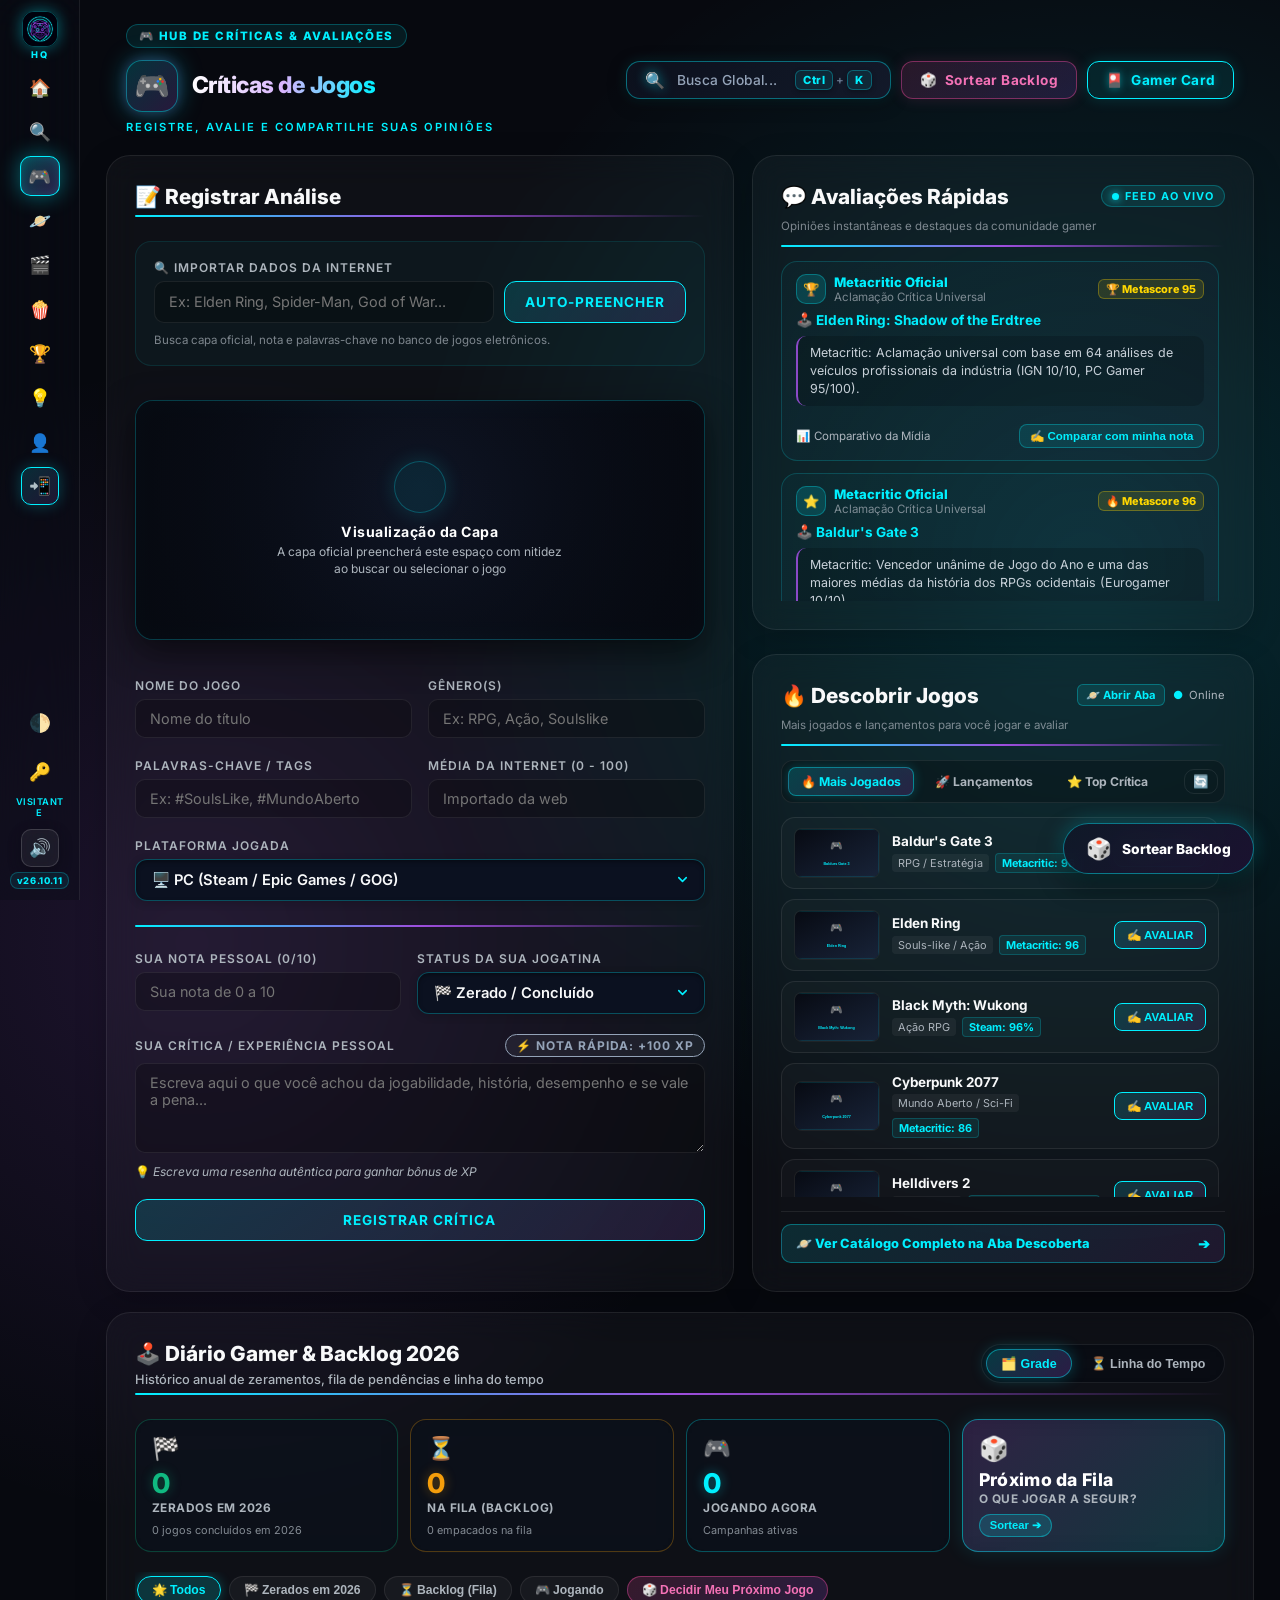
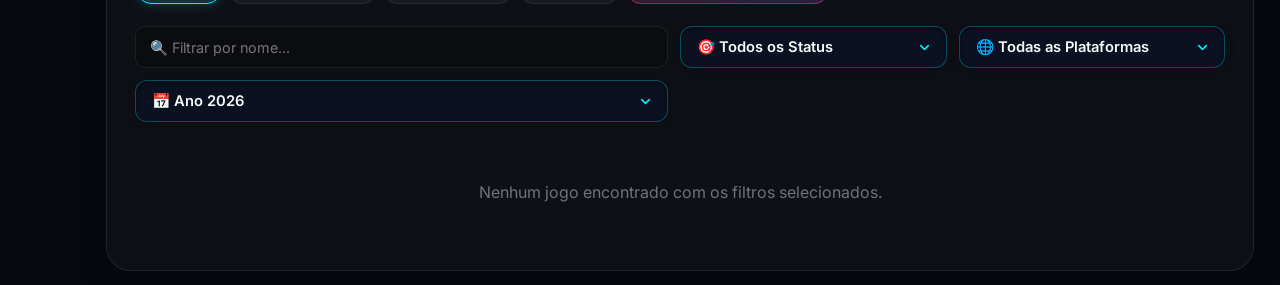
==== commit 8faf819b: "OC v26.10.11: Ecossistema Hardcore de Platinas, Medidor 1-10, Dica de Ouro nos Trofeus & Redesign Ga" ====
--- a/adicionar_jogos.html
+++ b/adicionar_jogos.html
@@ -37,8 +37,10 @@
     </script>
     <!-- Conexão com Supabase e Backend C# -->
     <script src="https://cdn.jsdelivr.net/npm/@supabase/supabase-js@2"></script>
-    <script src="supabaseClient.js?v=26.10.10"></script>
+    <script src="supabaseClient.js?v=26.10.11"></script>
     <script src="js/apiClient.js?v=26.10.10"></script>
+    <script src="js/overcriticAudio.js?v=26.10.10"></script>
+    <script src="js/overcriticBacklogOracle.js?v=26.10.10"></script>
     <script src="js/gamerProfile.js?v=26.10.10"></script>
     <script src="js/overcriticGamification.js?v=26.10.10"></script>
     <script src="js/overcriticSpotlight.js?v=26.10.10"></script>
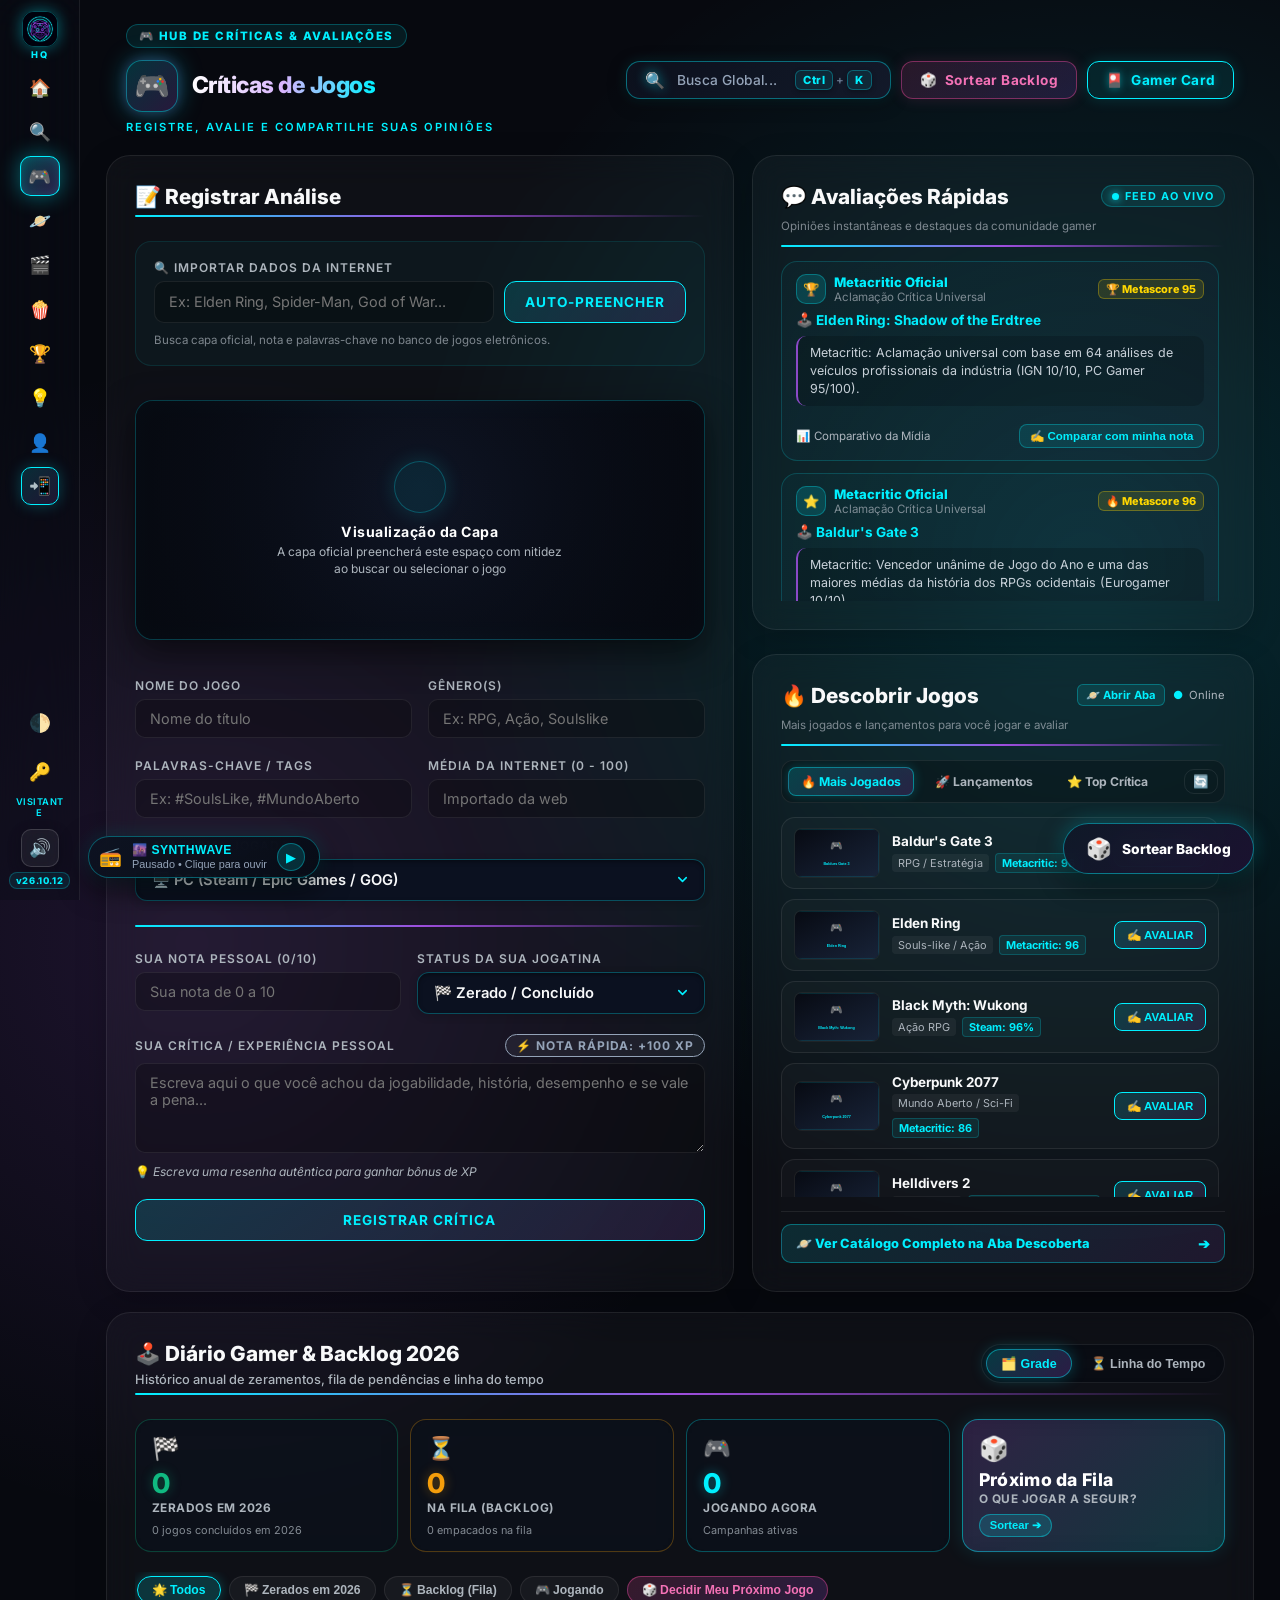
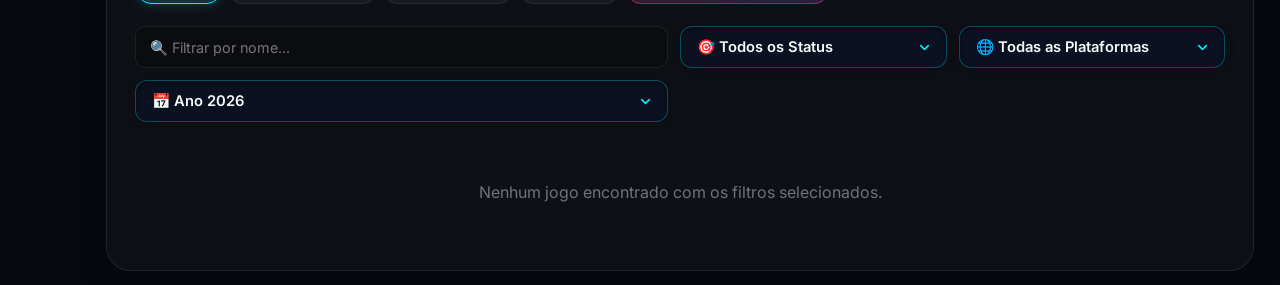
==== commit 6c3d9338: "feat(deploy): v26.10.12 - Rádio Lo-Fi Synthwave com áudio real, Gamer Card 3D Tilt e Modo Desempenho" ====
--- a/adicionar_jogos.html
+++ b/adicionar_jogos.html
@@ -47,6 +47,8 @@
     <script src="js/notifications.js?v=26.10.10"></script>
     <script src="js/version.js?v=26.10.10"></script>
     <script src="js/avatarManager.js?v=26.10.10"></script>
+    <script src="js/batterySaver.js?v=26.10.12"></script>
+    <script src="js/overcriticRadio.js?v=26.10.12" defer></script>
     <script src="js/pwaManager.js?v=26.10.10" defer></script>
     <style>
         :root {
@@ -4253,7 +4255,24 @@
                 }
             });
 
-            // 2. Consulta API de Jogos PC (CheapShark) usando o termo expandido ou a query
+            // 2. Consulta RAWG Video Games API (Base oficial global: PC, PlayStation, Xbox, Switch)
+            if (window.OvercriticApi && typeof window.OvercriticApi.buscarJogosRawg === 'function') {
+                try {
+                    const buscaTermo = termoExpandido || query;
+                    const rawgList = await window.OvercriticApi.buscarJogosRawg(buscaTermo, 5);
+                    rawgList.forEach(r => {
+                        const chave = r.title.toLowerCase().replace(/[^a-z0-9]/g, '');
+                        if (!titulosVistos.has(chave)) {
+                            titulosVistos.add(chave);
+                            itensSugestao.push(r);
+                        }
+                    });
+                } catch (rErr) {
+                    console.warn('[RAWG Autocomplete] Erro:', rErr);
+                }
+            }
+
+            // 3. Consulta API de Jogos PC (CheapShark) usando o termo expandido ou a query (Fallback)
             try {
                 const buscaTermo = termoExpandido || query;
                 const searchUrl = `https://www.cheapshark.com/api/1.0/games?title=${encodeURIComponent(buscaTermo)}&limit=12`;
@@ -4345,7 +4364,11 @@
                             <span style="font-size: 0.68rem; color: #ffd700; font-weight: 800; display: flex; align-items: center; gap: 4px;">
                                 👑 <span>Franquia Consagrada (${item.franquia})</span>
                             </span>
-                        ` : (item.isConsoleGame ? `
+                        ` : (item.isRawg ? `
+                            <span style="font-size: 0.68rem; color: var(--accent-cyan); font-weight: 800; display: flex; align-items: center; gap: 4px;">
+                                🎮 <span>${item.badgeText || 'Catálogo Oficial RAWG'}</span>
+                            </span>
+                        ` : item.isConsoleGame ? `
                             <span style="font-size: 0.68rem; color: var(--accent-cyan); font-weight: 800; display: flex; align-items: center; gap: 4px;">
                                 🎮 <span>Console / Base Global</span>
                             </span>
@@ -4492,6 +4515,21 @@
             btn.disabled = true;
 
             const termoFinalBusca = termoExpandido || rawQuery;
+
+            // 1.5. Consulta RAWG Video Games API (Base oficial global: Capa HD, notas e gêneros)
+            if (window.OvercriticApi && typeof window.OvercriticApi.buscarJogosRawg === 'function') {
+                try {
+                    const rawgList = await window.OvercriticApi.buscarJogosRawg(termoFinalBusca, 3);
+                    if (rawgList && rawgList.length > 0 && rawgList[0].meta) {
+                        preencherCamposDiretoDoCatalogo(rawgList[0].meta);
+                        btn.innerText = 'AUTO-PREENCHER';
+                        btn.disabled = false;
+                        return;
+                    }
+                } catch (rErr) {
+                    console.warn('[RAWG AutoPreencher] Erro, recorrendo a fallbacks:', rErr);
+                }
+            }
 
             try {
                 let gameTitle = termoFinalBusca;
@@ -5829,10 +5867,16 @@
             const capaParam = urlParams.get('capa');
             const generoParam = urlParams.get('genero');
             const plataformaParam = urlParams.get('plataforma');
+            const mediaParam = urlParams.get('media');
 
             if (tituloParam) {
                 const inputBusca = document.getElementById('apiSearchInput');
                 if (inputBusca) inputBusca.value = tituloParam;
+
+                if (mediaParam) {
+                    const mediaInput = document.getElementById('internetRating');
+                    if (mediaInput) mediaInput.value = mediaParam;
+                }
 
                 if (plataformaParam) {
                     const platformInput = document.getElementById('gamePlatform');
--- a/css/responsive-global.css
+++ b/css/responsive-global.css
@@ -59,6 +59,16 @@
 input[type="email"], 
 input[type="password"] {
     min-width: 0;
+}
+
+/* Regra universal para abas ocultadas via JavaScript */
+.tab-btn.tab-hidden,
+.tab-btn.is-hidden,
+.tab-btn[hidden],
+.tab-btn[style*="display: none"],
+.tab-btn[style*="display:none"],
+.tab-hidden {
+    display: none !important;
 }
 
 /* ── 2. INTRO / SPLASH SCREEN FLUIDA (OVERCRITIC) ── */
@@ -1769,6 +1779,14 @@
         box-sizing: border-box !important;
         touch-action: pan-x !important;
     }
+    .tab-btn.tab-hidden,
+    .tab-btn.is-hidden,
+    .tab-btn[hidden],
+    .tab-btn[style*="display: none"],
+    .tab-btn[style*="display:none"],
+    .tab-hidden {
+        display: none !important;
+    }
 
     /* Rótulos responsivos das abas de navegação */
     .tab-label-full {
@@ -1858,6 +1876,241 @@
     body[data-mobile-media-tab="tendencias"] #formMediaCardContainer { display: none !important; }
     body[data-mobile-media-tab="tendencias"] #rightColumnCardContainer { display: block !important; }
     body[data-mobile-media-tab="tendencias"] #reviewsCatalogContainer { display: none !important; }
+
+    /* ── 10. AÇÕES DO PERFIL GAMER NO MOBILE (BOTÃO DESCONECTAR 100% ACESSÍVEL) ── */
+    .profile-actions {
+        display: grid !important;
+        grid-template-columns: repeat(2, 1fr) !important;
+        gap: 10px !important;
+        width: 100% !important;
+        box-sizing: border-box !important;
+    }
+    .profile-actions .btn-home,
+    .profile-actions .btn-logout {
+        width: 100% !important;
+        min-width: 0 !important;
+        padding: 12px 8px !important;
+        font-size: 0.82rem !important;
+        display: flex !important;
+        align-items: center !important;
+        justify-content: center !important;
+        text-align: center !important;
+        white-space: normal !important;
+        line-height: 1.25 !important;
+        box-sizing: border-box !important;
+    }
+    .profile-actions .btn-logout {
+        grid-column: 1 / -1 !important;
+        background: rgba(239, 68, 68, 0.16) !important;
+        border: 1px solid rgba(239, 68, 68, 0.6) !important;
+        color: #ff6b6b !important;
+        font-weight: 800 !important;
+        padding: 13px !important;
+        box-shadow: 0 4px 14px rgba(239, 68, 68, 0.25) !important;
+        margin-top: 4px !important;
+    }
+
+    /* ── 11. FORMULÁRIO DE REGISTRO DE PLATINAS & TROFÉUS NO MOBILE ── */
+    .register-container {
+        padding: 18px 12px !important;
+        border-radius: 18px !important;
+        max-width: 100% !important;
+        width: 100% !important;
+        box-sizing: border-box !important;
+    }
+    .form-title {
+        font-size: 1.22rem !important;
+        line-height: 1.3 !important;
+    }
+    .form-subtitle {
+        font-size: 0.8rem !important;
+        margin-bottom: 18px !important;
+        line-height: 1.4 !important;
+    }
+    .form-grid {
+        grid-template-columns: 1fr !important;
+        gap: 14px !important;
+        width: 100% !important;
+    }
+    .search-api-row {
+        flex-direction: column !important;
+        gap: 8px !important;
+        width: 100% !important;
+    }
+    .search-api-row input {
+        width: 100% !important;
+        flex: none !important;
+    }
+    .search-api-row .btn-api-search {
+        width: 100% !important;
+        padding: 12px 16px !important;
+        height: auto !important;
+        justify-content: center !important;
+        text-align: center !important;
+        font-size: 0.82rem !important;
+        white-space: normal !important;
+    }
+    .trophy-control-card {
+        padding: 14px 12px !important;
+        border-radius: 14px !important;
+        gap: 12px !important;
+        width: 100% !important;
+        box-sizing: border-box !important;
+    }
+    .trophy-card-header {
+        flex-direction: column !important;
+        align-items: stretch !important;
+        gap: 10px !important;
+    }
+    .trophy-card-title h4 {
+        font-size: 0.88rem !important;
+        line-height: 1.3 !important;
+    }
+    .btn-shortcut-platina {
+        width: 100% !important;
+        padding: 10px 14px !important;
+        font-size: 0.8rem !important;
+        justify-content: center !important;
+        text-align: center !important;
+    }
+    .trophy-inputs-row {
+        flex-direction: row !important;
+        gap: 8px !important;
+        width: 100% !important;
+        align-items: center !important;
+    }
+    .trophy-num-box {
+        min-width: 0 !important;
+        flex: 1 !important;
+    }
+    .trophy-num-box label {
+        font-size: 0.68rem !important;
+        white-space: nowrap !important;
+        overflow: hidden !important;
+        text-overflow: ellipsis !important;
+    }
+    .trophy-num-input {
+        font-size: 1.1rem !important;
+        padding: 8px 30px 8px 10px !important;
+    }
+    .trophy-divisor {
+        font-size: 0.8rem !important;
+        padding: 0 2px !important;
+        flex-shrink: 0 !important;
+    }
+    .trophy-banner-header {
+        flex-direction: column !important;
+        align-items: flex-start !important;
+        gap: 4px !important;
+    }
+    .trophy-banner-count {
+        font-size: 0.78rem !important;
+    }
+    .trophy-pct-badge {
+        font-size: 0.72rem !important;
+        align-self: flex-start !important;
+    }
+    .btn-submit-platina {
+        padding: 14px 20px !important;
+        font-size: 0.95rem !important;
+        margin-top: 8px !important;
+    }
+
+    /* ── 12. EXPLORADOR DE TROFÉUS (API AO VIVO) & SUGESTÕES SEM CORTES ── */
+    .explorer-header {
+        padding: 16px 12px !important;
+        border-radius: 16px !important;
+        gap: 12px !important;
+        margin-bottom: 16px !important;
+        width: 100% !important;
+        box-sizing: border-box !important;
+    }
+    .explorer-search-bar {
+        flex-direction: column !important;
+        gap: 10px !important;
+        width: 100% !important;
+    }
+    .explorer-search-bar > div {
+        width: 100% !important;
+        flex: none !important;
+        position: relative !important;
+    }
+    .explorer-search-bar .btn-api-search {
+        width: 100% !important;
+        padding: 12px 18px !important;
+        height: auto !important;
+        justify-content: center !important;
+        text-align: center !important;
+        font-size: 0.85rem !important;
+    }
+    .suggestions-box {
+        position: absolute !important;
+        top: calc(100% + 6px) !important;
+        left: 0 !important;
+        right: 0 !important;
+        width: 100% !important;
+        max-width: 100% !important;
+        box-sizing: border-box !important;
+        max-height: 270px !important;
+        background: #0b111e !important;
+        border: 1px solid rgba(0, 240, 255, 0.45) !important;
+        border-radius: 14px !important;
+        box-shadow: 0 12px 35px rgba(0, 0, 0, 0.85), 0 0 15px rgba(0, 240, 255, 0.2) !important;
+        z-index: 9999 !important;
+        overflow-x: hidden !important;
+        overflow-y: auto !important;
+    }
+    body.light-mode .suggestions-box {
+        background: #ffffff !important;
+        border-color: rgba(197, 27, 41, 0.35) !important;
+        box-shadow: 0 12px 35px rgba(0, 0, 0, 0.15) !important;
+    }
+    .suggestion-item {
+        padding: 10px 12px !important;
+        gap: 10px !important;
+        width: 100% !important;
+        box-sizing: border-box !important;
+    }
+    .suggestion-item img {
+        width: 54px !important;
+        height: 32px !important;
+        border-radius: 6px !important;
+        object-fit: cover !important;
+        flex-shrink: 0 !important;
+    }
+    .suggestion-item-info {
+        flex: 1 1 auto !important;
+        min-width: 0 !important;
+        overflow: hidden !important;
+        display: flex !important;
+        flex-direction: column !important;
+        gap: 3px !important;
+    }
+    .suggestion-title {
+        font-size: 0.86rem !important;
+        font-weight: 700 !important;
+        white-space: nowrap !important;
+        overflow: hidden !important;
+        text-overflow: ellipsis !important;
+        width: 100% !important;
+        display: block !important;
+    }
+    .suggestion-item-meta {
+        display: flex !important;
+        align-items: center !important;
+        gap: 6px !important;
+        flex-wrap: wrap !important;
+        font-size: 0.72rem !important;
+    }
+    .suggestion-badge-trophy {
+        white-space: nowrap !important;
+        font-size: 0.7rem !important;
+        padding: 1px 6px !important;
+        background: rgba(255, 215, 0, 0.12) !important;
+        border-radius: 6px !important;
+        display: inline-flex !important;
+        align-items: center !important;
+    }
 }
 
 /* ── 7. SMARTPHONES COMPACTOS & TELAS PEQUENAS (<= 480px) ── */
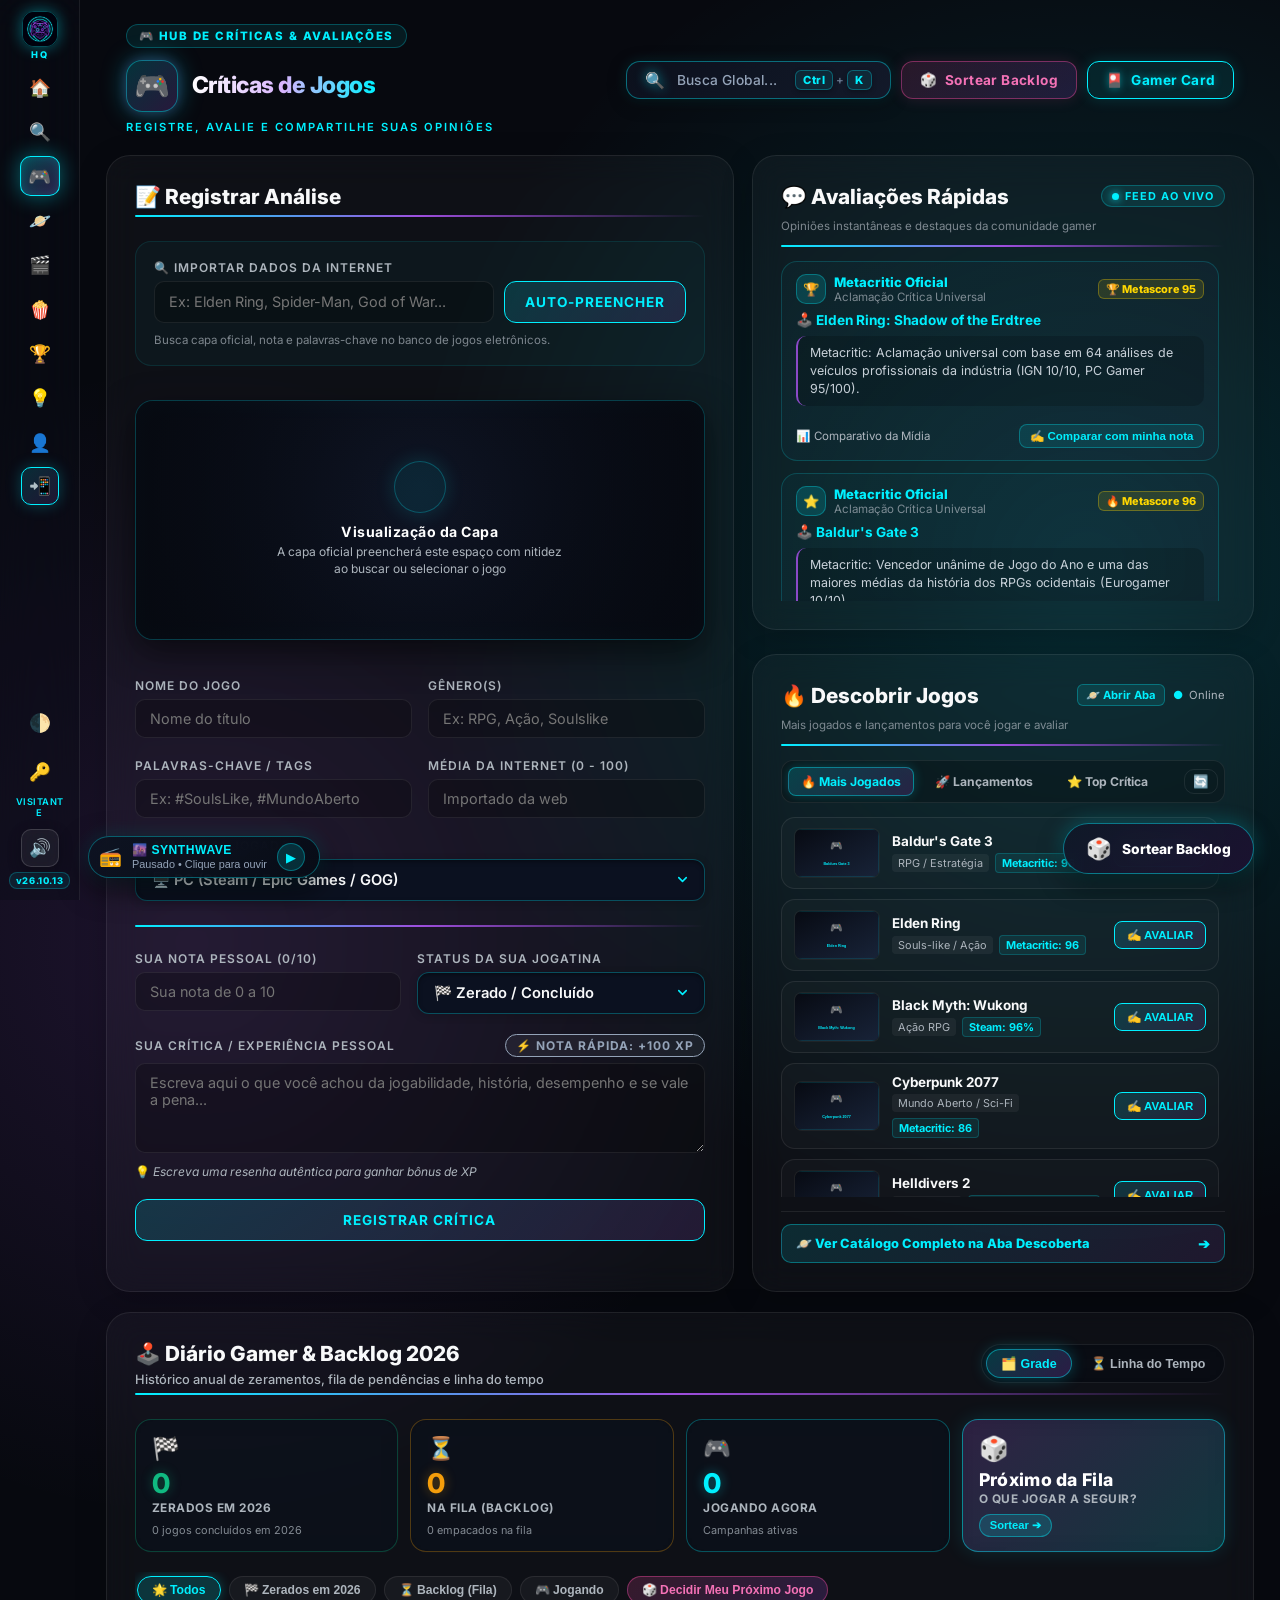
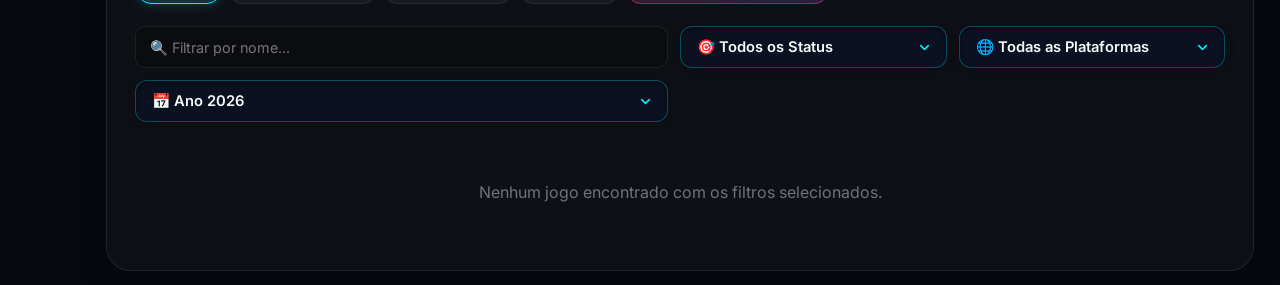
==== commit 9f1a3158: "feat(deploy): v26.10.13 - Rádio Mobile Flutuante e Arrastável, Blindagem de Capas sem Imagem Quebrad" ====
--- a/adicionar_jogos.html
+++ b/adicionar_jogos.html
@@ -1,4 +1,4 @@
-<!DOCTYPE html>
+﻿<!DOCTYPE html>
 <html lang="pt-BR">
 <head>
     <meta charset="UTF-8">
@@ -45,10 +45,10 @@
     <script src="js/overcriticGamification.js?v=26.10.10"></script>
     <script src="js/overcriticSpotlight.js?v=26.10.10"></script>
     <script src="js/notifications.js?v=26.10.10"></script>
-    <script src="js/version.js?v=26.10.10"></script>
+    <script src="js/version.js?v=26.10.13"></script>
     <script src="js/avatarManager.js?v=26.10.10"></script>
     <script src="js/batterySaver.js?v=26.10.12"></script>
-    <script src="js/overcriticRadio.js?v=26.10.12" defer></script>
+    <script src="js/overcriticRadio.js?v=26.10.13" defer></script>
     <script src="js/pwaManager.js?v=26.10.10" defer></script>
     <style>
         :root {
@@ -945,6 +945,12 @@
             background: radial-gradient(circle at center, rgba(0, 0, 0, 0.1) 0%, rgba(6, 9, 16, 0.75) 100%);
             pointer-events: none;
             z-index: 2;
+        }
+
+        /* Esconde imagem quebrada (src vazio ou erro de carregamento) */
+        .cover-preview[src=''],
+        .cover-preview:not([src]) {
+            display: none !important;
         }
 
         /* Imagem principal nítida e responsiva */
@@ -4188,7 +4194,16 @@
                 });
                 imgPreview.addEventListener('error', function() {
                     const imgBg = document.getElementById('coverPreviewBg');
+                    const placeholder = document.getElementById('coverPlaceholder');
+                    const badge = document.getElementById('coverBadgeTag');
+                    const wrapper = document.getElementById('gameCoverPreviewWrapper');
                     if (imgBg) imgBg.style.opacity = '0';
+                    // Esconde a imagem quebrada e restaura o placeholder
+                    this.style.display = 'none';
+                    this.src = '';
+                    if (placeholder) placeholder.style.display = 'flex';
+                    if (badge) badge.style.display = 'none';
+                    if (wrapper) wrapper.classList.remove('has-cover');
                 });
             }
         });
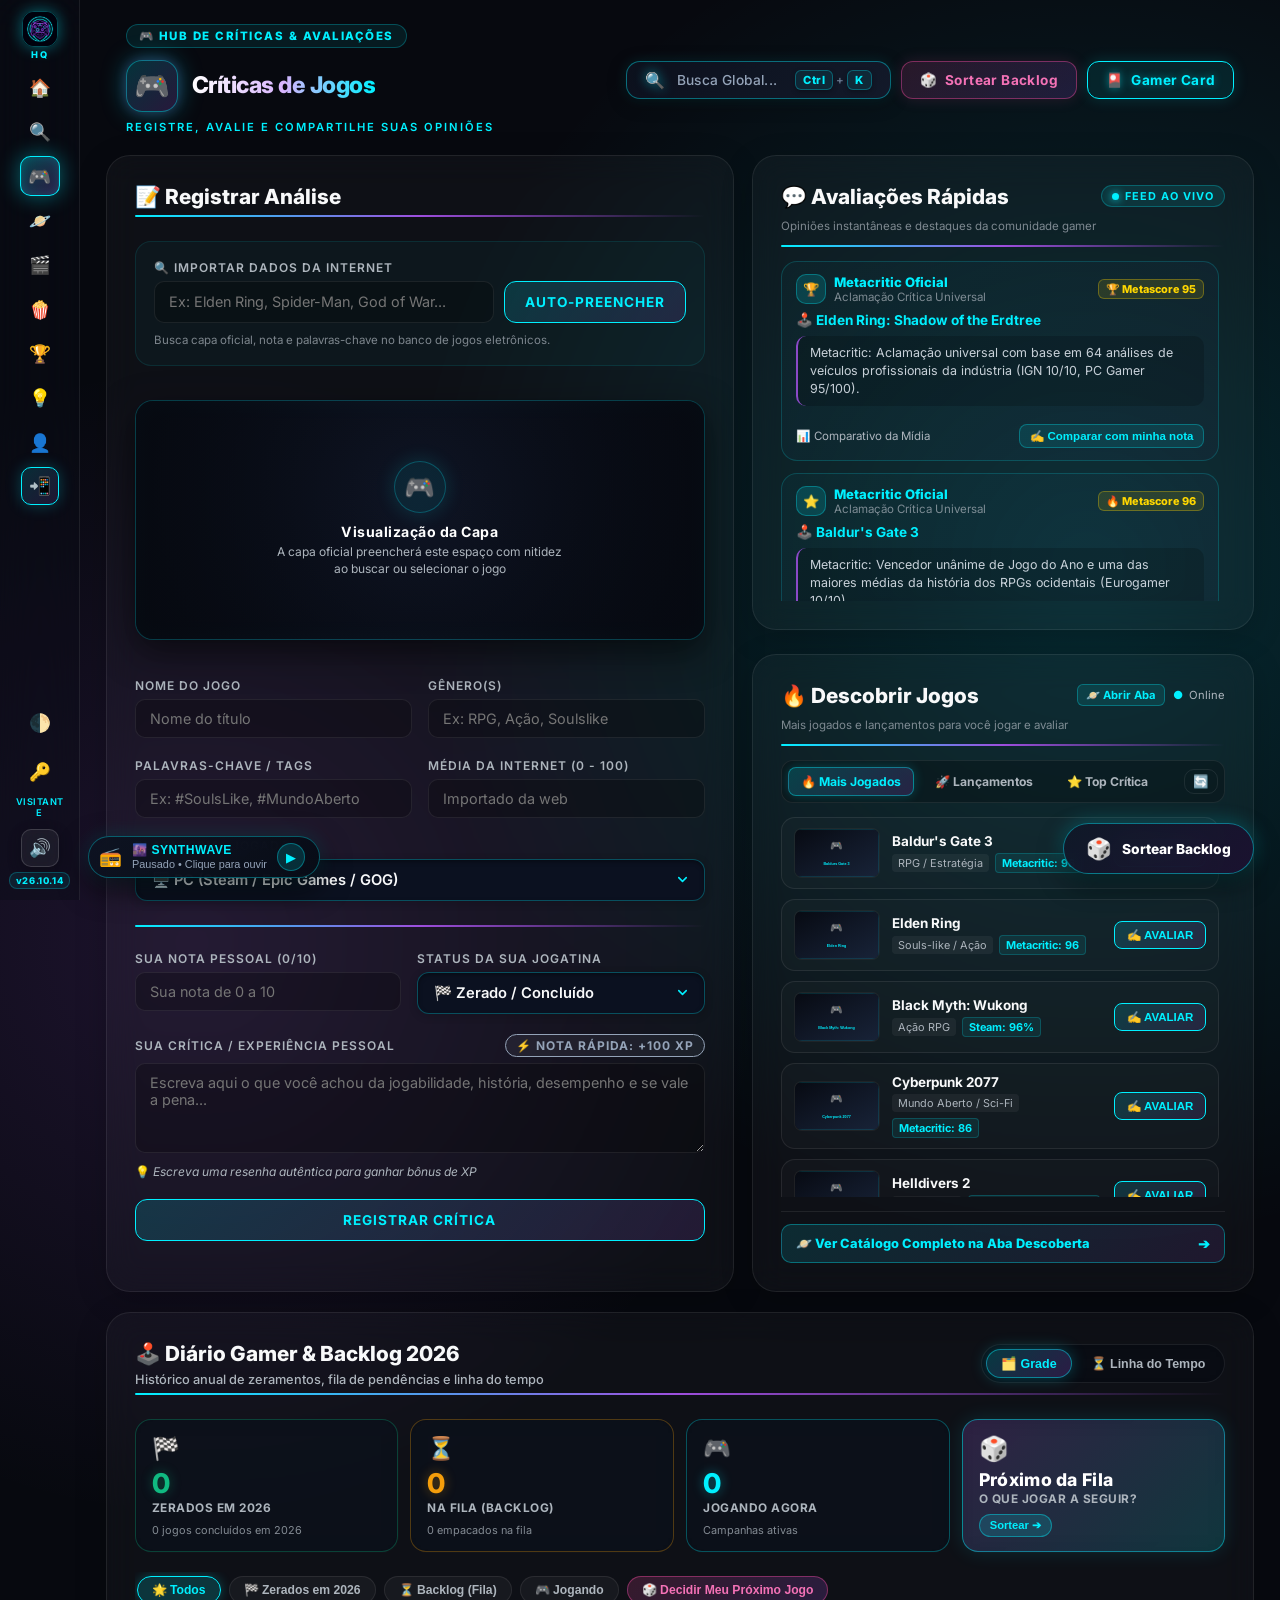
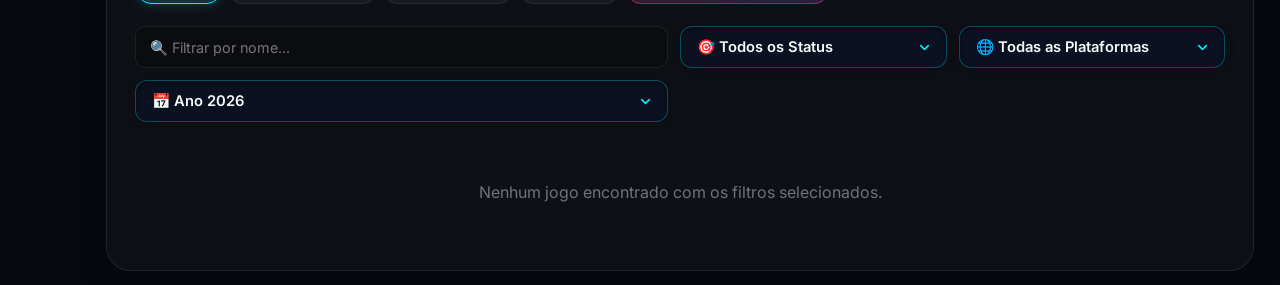
==== commit 7df41f14: "feat(deploy): v26.10.14 - Arraste ultra-suave com scroll lock no rádio mobile, blindagem absoluta de" ====
--- a/adicionar_jogos.html
+++ b/adicionar_jogos.html
@@ -45,10 +45,10 @@
     <script src="js/overcriticGamification.js?v=26.10.10"></script>
     <script src="js/overcriticSpotlight.js?v=26.10.10"></script>
     <script src="js/notifications.js?v=26.10.10"></script>
-    <script src="js/version.js?v=26.10.13"></script>
+    <script src="js/version.js?v=26.10.14"></script>
     <script src="js/avatarManager.js?v=26.10.10"></script>
     <script src="js/batterySaver.js?v=26.10.12"></script>
-    <script src="js/overcriticRadio.js?v=26.10.13" defer></script>
+    <script src="js/overcriticRadio.js?v=26.10.14" defer></script>
     <script src="js/pwaManager.js?v=26.10.10" defer></script>
     <style>
         :root {
@@ -3137,7 +3137,7 @@
                         <div class="cover-backdrop-overlay"></div>
 
                         <!-- Capa oficial nítida e responsiva -->
-                        <img id="coverPreview" class="cover-preview" src="" alt="Capa Oficial do Jogo" style="display: none;" referrerpolicy="no-referrer">
+                        <img id="coverPreview" class="cover-preview" src="" alt="" style="display: none;" referrerpolicy="no-referrer">
 
                         <!-- Tag flutuante de Capa Oficial -->
                         <div id="coverBadgeTag" class="cover-badge-tag" style="display: none;">
@@ -3148,7 +3148,7 @@
                         <!-- Placeholder amigável quando ainda não há capa -->
                         <div id="coverPlaceholder" class="cover-placeholder-box">
                             <div class="placeholder-icon-wrap">
-                                <i class="fas fa-gamepad"></i>
+                                <span style="font-size: 1.55rem; line-height: 1;">🎮</span>
                             </div>
                             <div class="placeholder-title">Visualização da Capa</div>
                             <div class="placeholder-subtitle">A capa oficial preencherá este espaço com nitidez ao buscar ou selecionar o jogo</div>
@@ -4147,6 +4147,7 @@
                 const cleanUrl = url.trim();
                 if (hiddenInput) hiddenInput.value = cleanUrl;
                 if (imgPreview) {
+                    imgPreview.alt = 'Capa Oficial do Jogo';
                     imgPreview.src = cleanUrl;
                     imgPreview.style.display = 'block';
                 }
@@ -4160,6 +4161,7 @@
             } else {
                 if (hiddenInput) hiddenInput.value = '';
                 if (imgPreview) {
+                    imgPreview.alt = '';
                     imgPreview.src = '';
                     imgPreview.style.display = 'none';
                 }
--- a/css/responsive-global.css
+++ b/css/responsive-global.css
@@ -1,4 +1,4 @@
-/* ═════════════════════════════════════════════════════════════════
+﻿/* ═════════════════════════════════════════════════════════════════
    OVERCRITIC - SISTEMA DE RESPONSIVIDADE UNIVERSAL & VERSÕES
    100% Funcional para Qualquer Tela:
    - Celulares Ultra-Compactos (320px - 360px)
@@ -1618,9 +1618,10 @@
         flex-shrink: 0 !important;
     }
 
-    .game-cover-showcase .cover-preview,
-    #gameCoverPreviewWrapper .cover-preview,
-    .form-column-card .cover-preview {
+        /* Só exibe o preview de capa quando tiver a classe has-cover E uma capa real */
+    .game-cover-showcase.has-cover .cover-preview,
+    #gameCoverPreviewWrapper.has-cover .cover-preview,
+    .form-column-card.has-cover .cover-preview {
         width: auto !important;
         height: auto !important;
         max-width: 94% !important;
@@ -1635,17 +1636,47 @@
         box-shadow: 0 10px 25px rgba(0, 0, 0, 0.8), 0 0 15px rgba(0, 240, 255, 0.3) !important;
     }
 
+    /* Blindagem rigorosa: quando NÃO tiver capa carregada (.has-cover), esconde a imagem completamente */
+    .game-cover-showcase:not(.has-cover) .cover-preview,
+    #gameCoverPreviewWrapper:not(.has-cover) .cover-preview,
+    .form-column-card:not(.has-cover) .cover-preview,
+    .game-cover-showcase .cover-preview:not([src]),
+    .game-cover-showcase .cover-preview[src=""],
+    #gameCoverPreviewWrapper .cover-preview:not([src]),
+    #gameCoverPreviewWrapper .cover-preview[src=""],
+    .cover-preview:not([src]),
+    .cover-preview[src=""],
+    .cover-preview[src="#"] {
+        display: none !important;
+        visibility: hidden !important;
+        opacity: 0 !important;
+        width: 0 !important;
+        height: 0 !important;
+        border: none !important;
+        box-shadow: none !important;
+        padding: 0 !important;
+        margin: 0 !important;
+        pointer-events: none !important;
+    }
+
+    .game-cover-showcase:not(.has-cover) .cover-placeholder-box,
+    #gameCoverPreviewWrapper:not(.has-cover) #coverPlaceholder {
+        display: flex !important;
+        visibility: visible !important;
+        opacity: 1 !important;
+    }
+
+    .game-cover-showcase.has-cover .cover-placeholder-box,
+    #gameCoverPreviewWrapper.has-cover #coverPlaceholder {
+        display: none !important;
+    }
+
     .poster-box-wrapper:not(.game-cover-showcase) {
         position: relative !important;
         margin: 0 auto !important;
         display: flex !important;
         align-items: center !important;
         justify-content: center !important;
-    }
-
-    .cover-preview:not([src]),
-    .cover-preview[src=""] {
-        display: none !important;
     }
 
     .cover-preview-placeholder {
